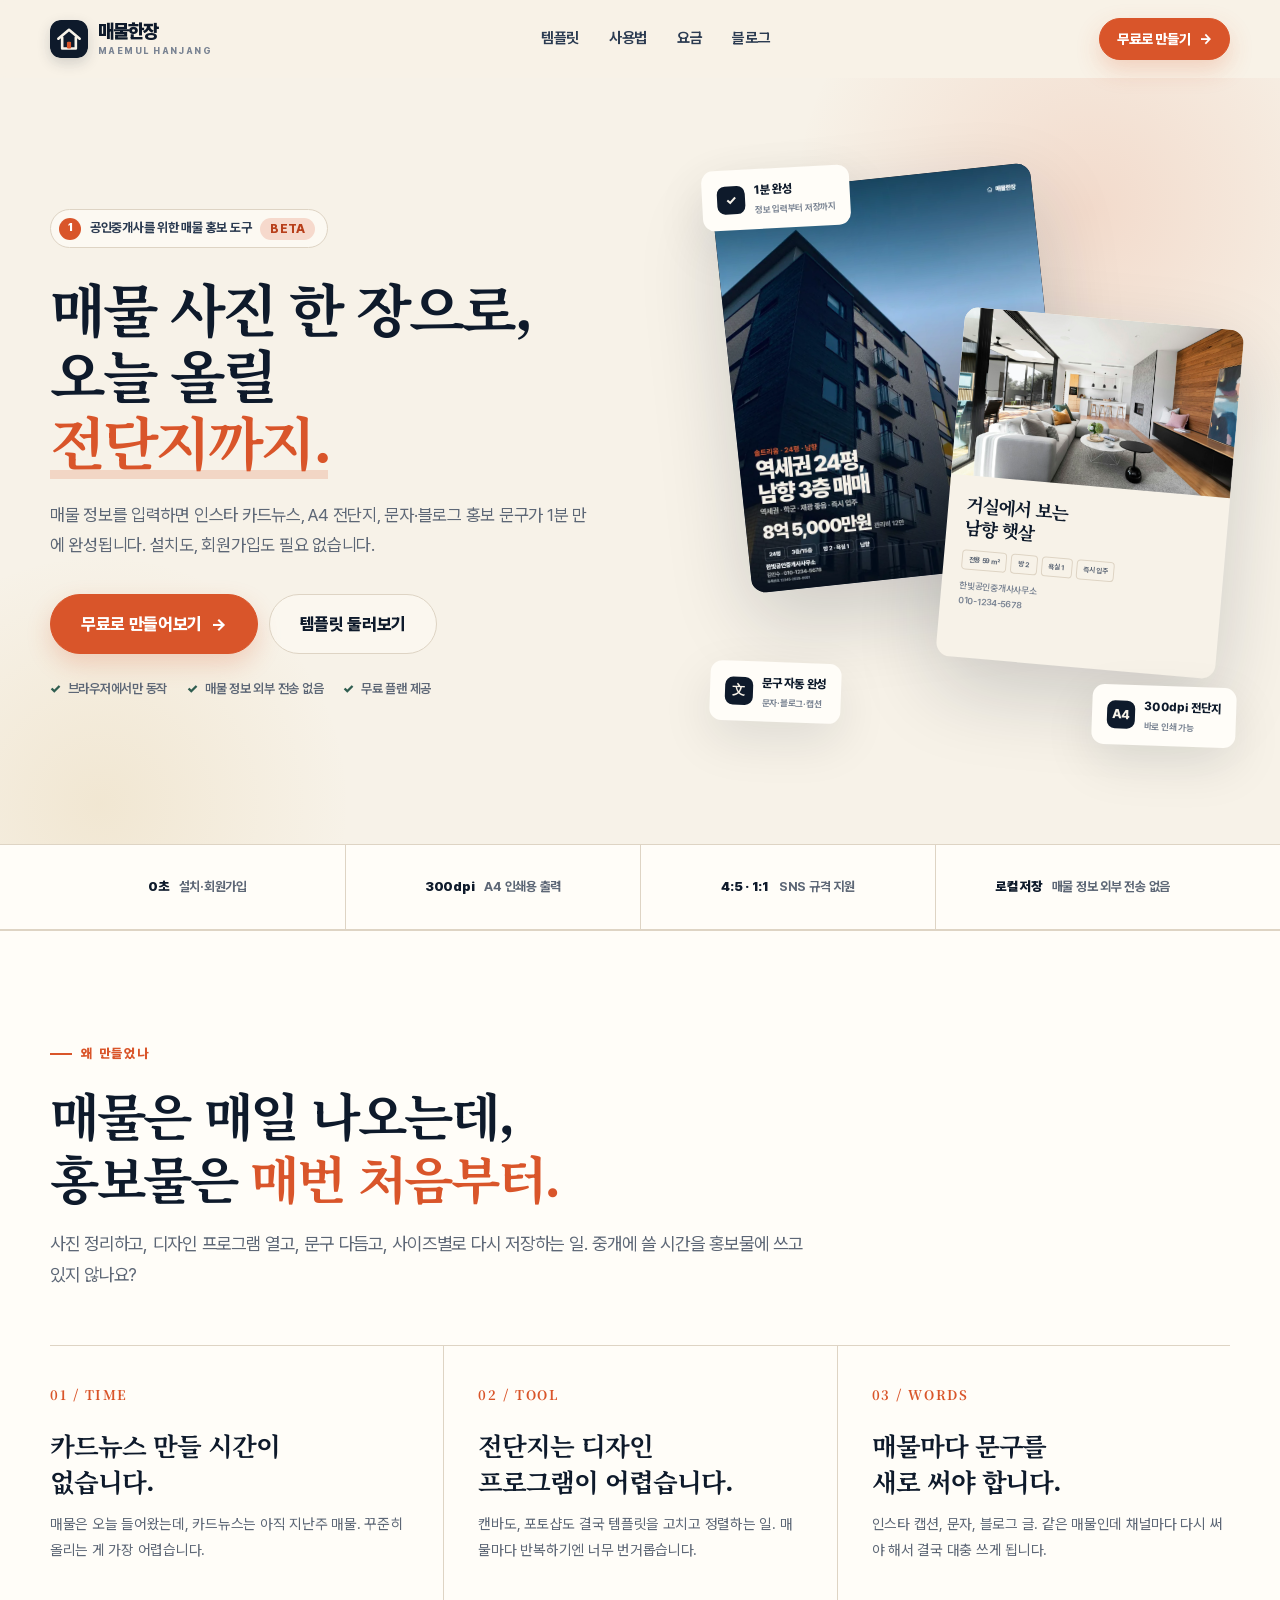
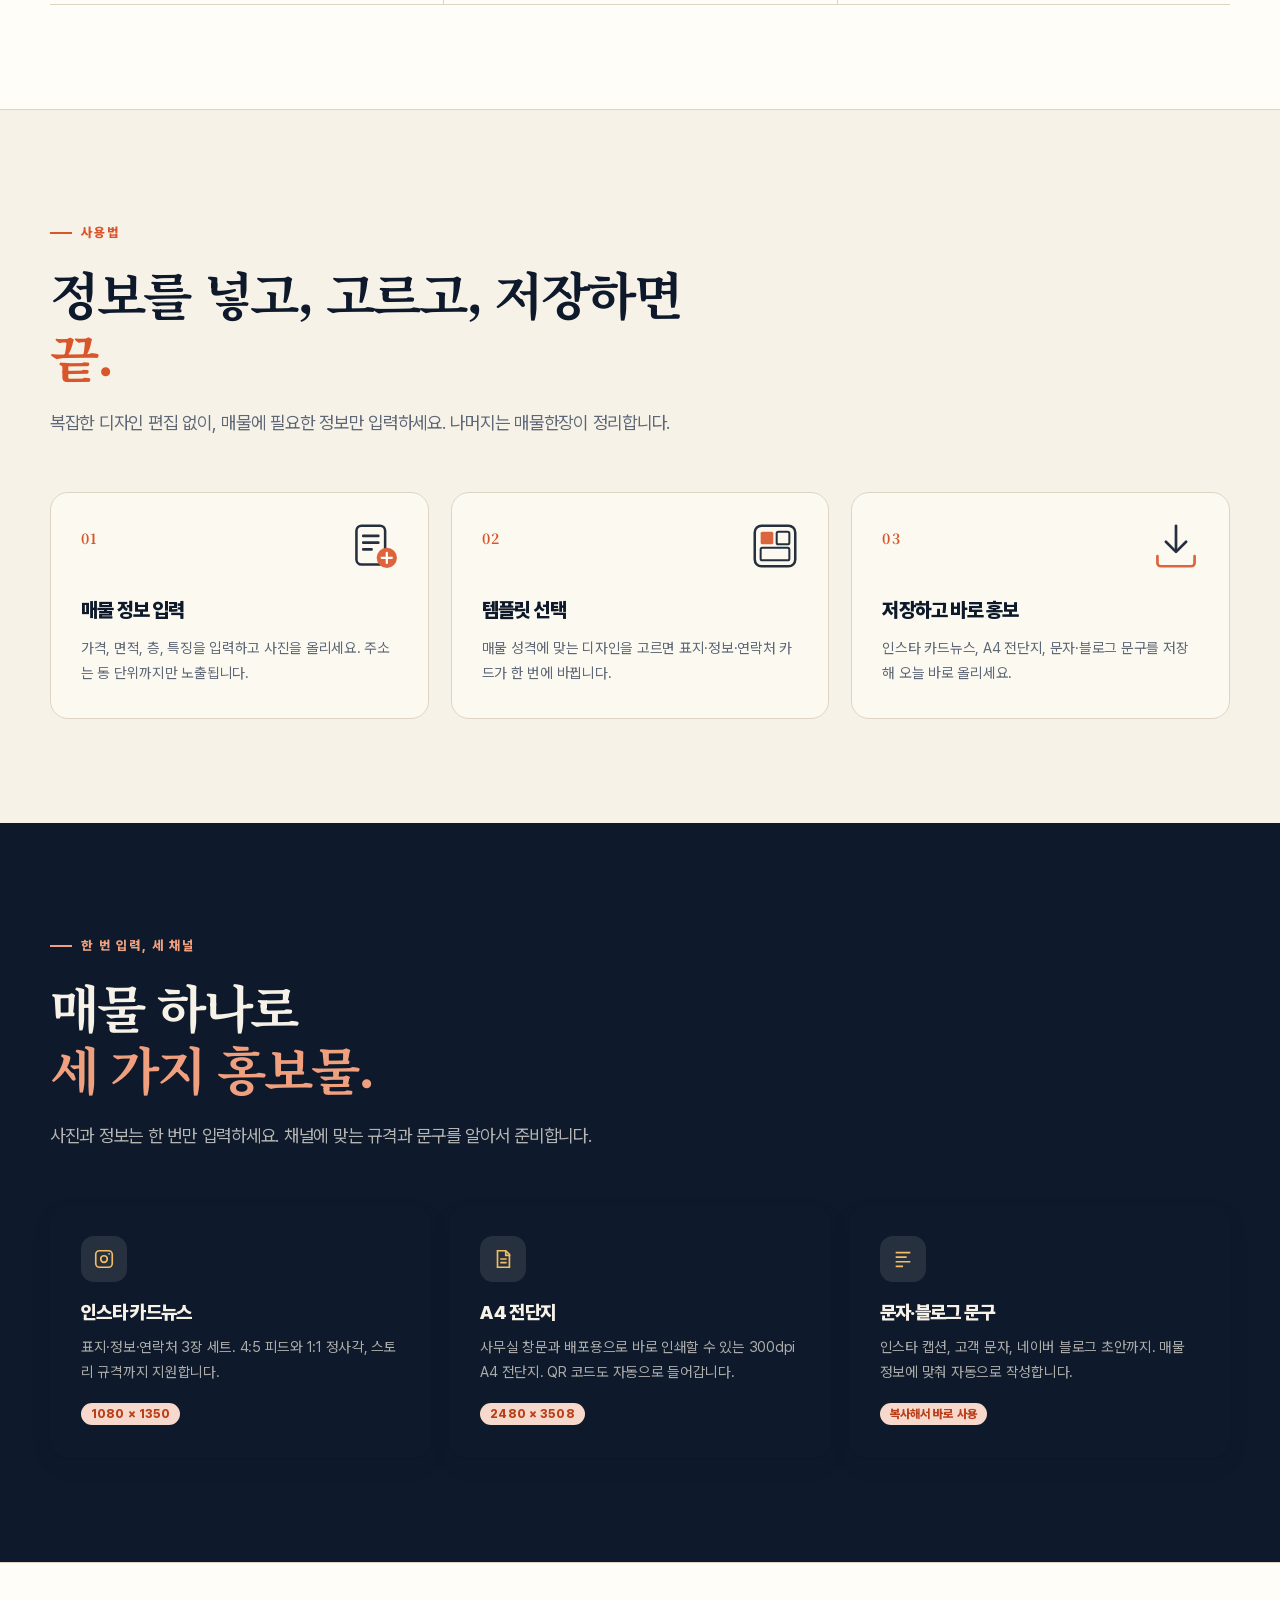
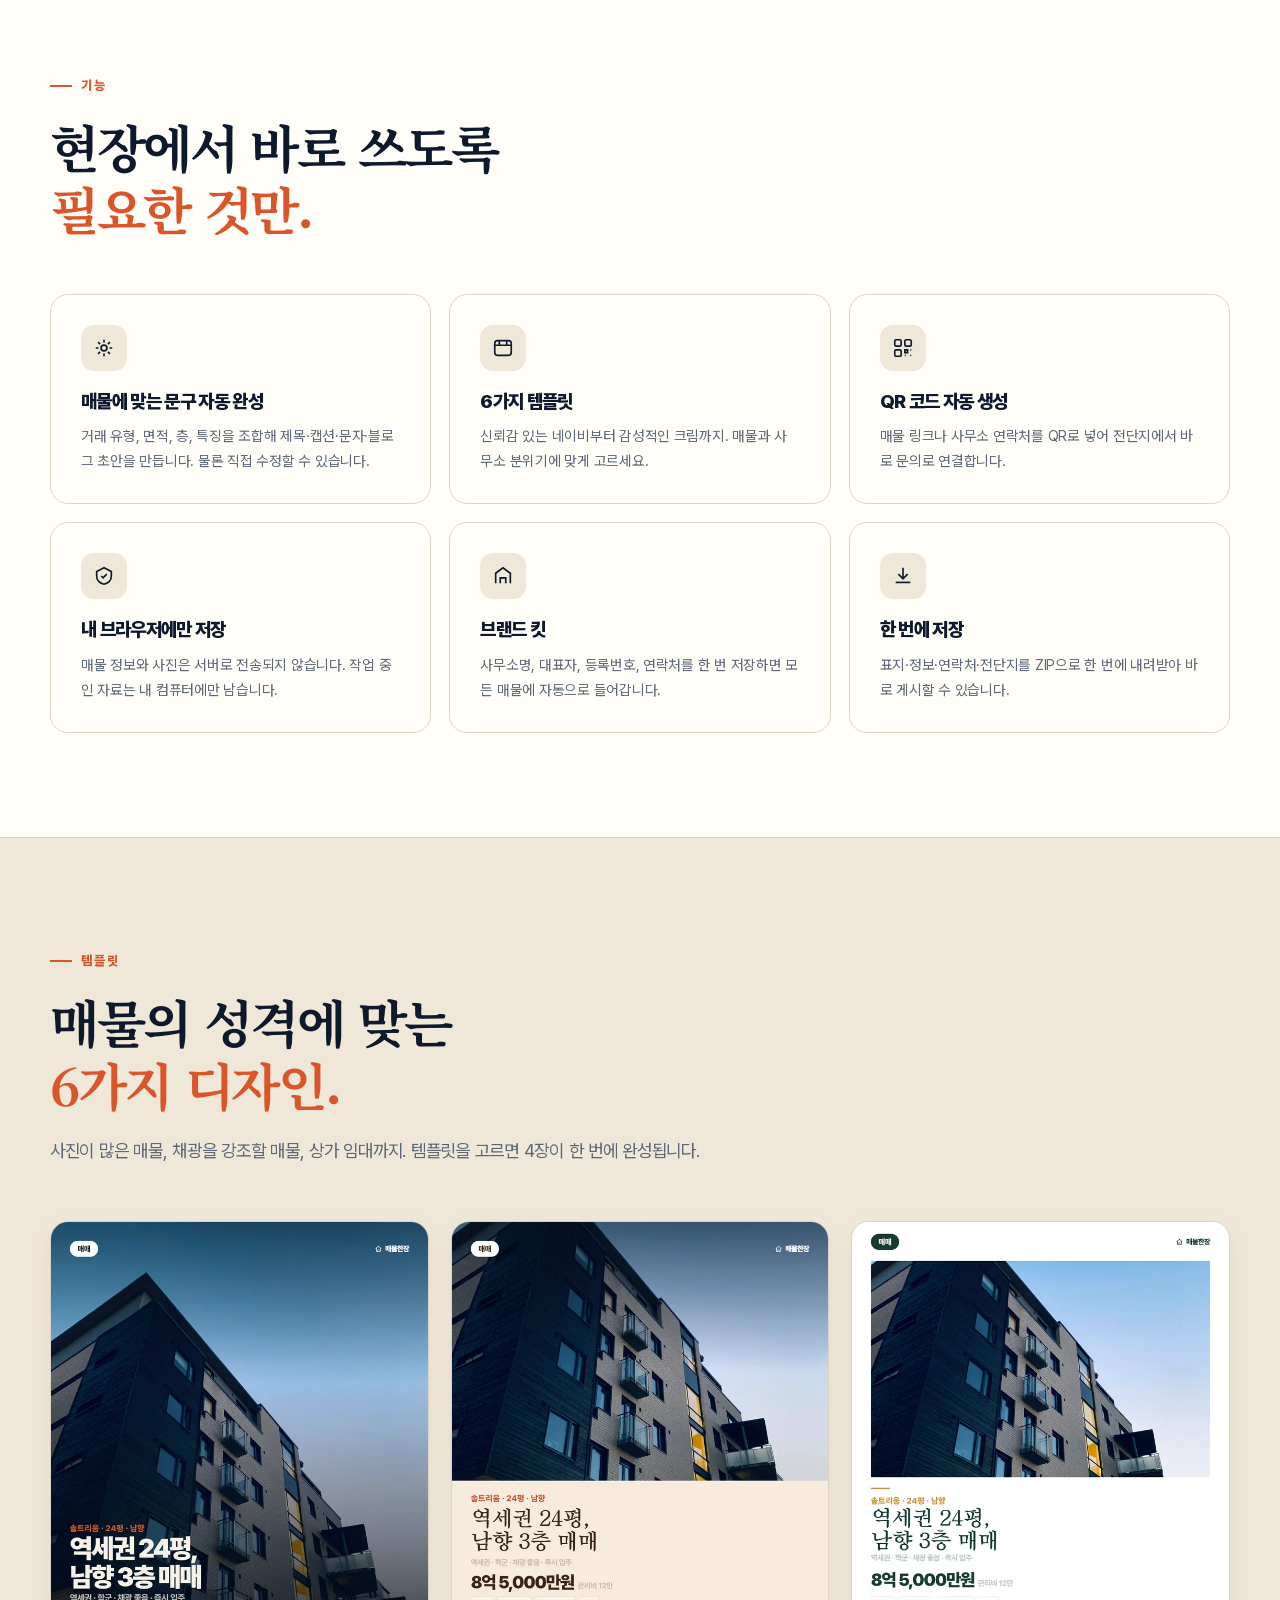
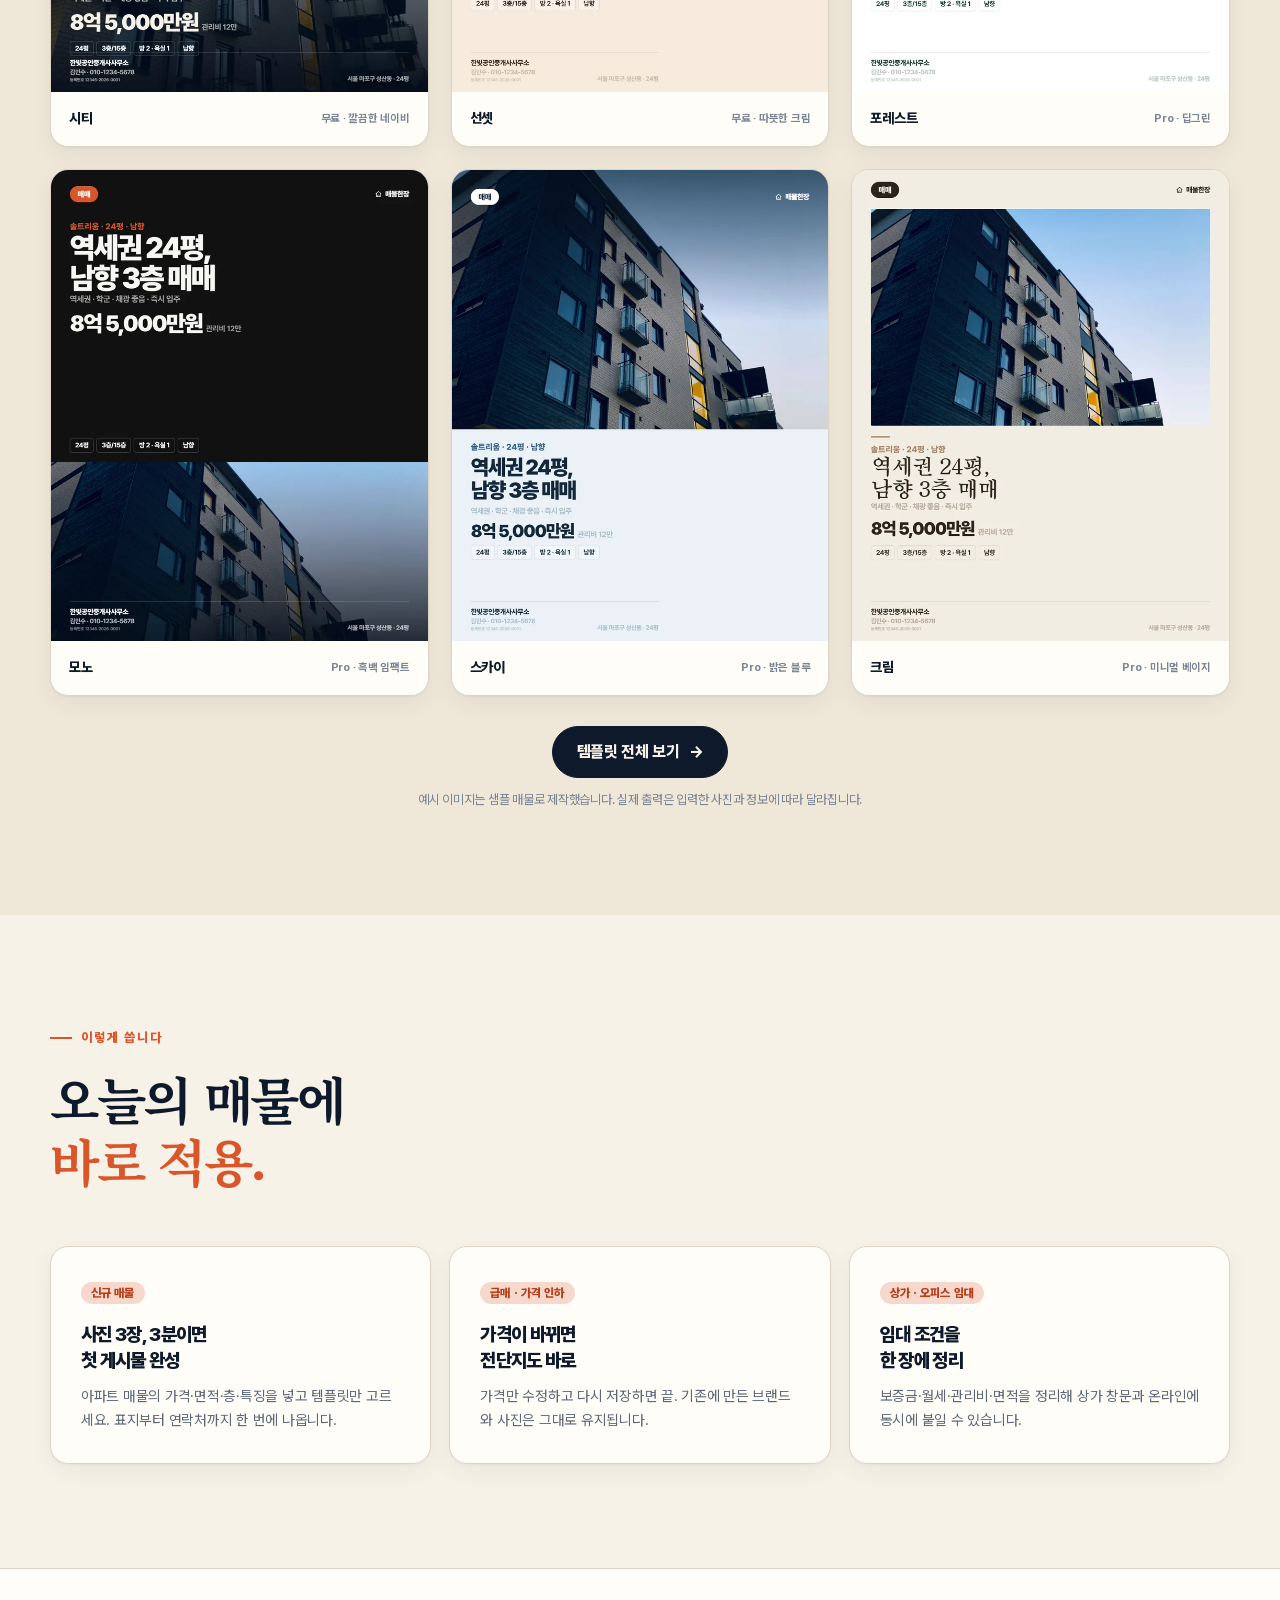
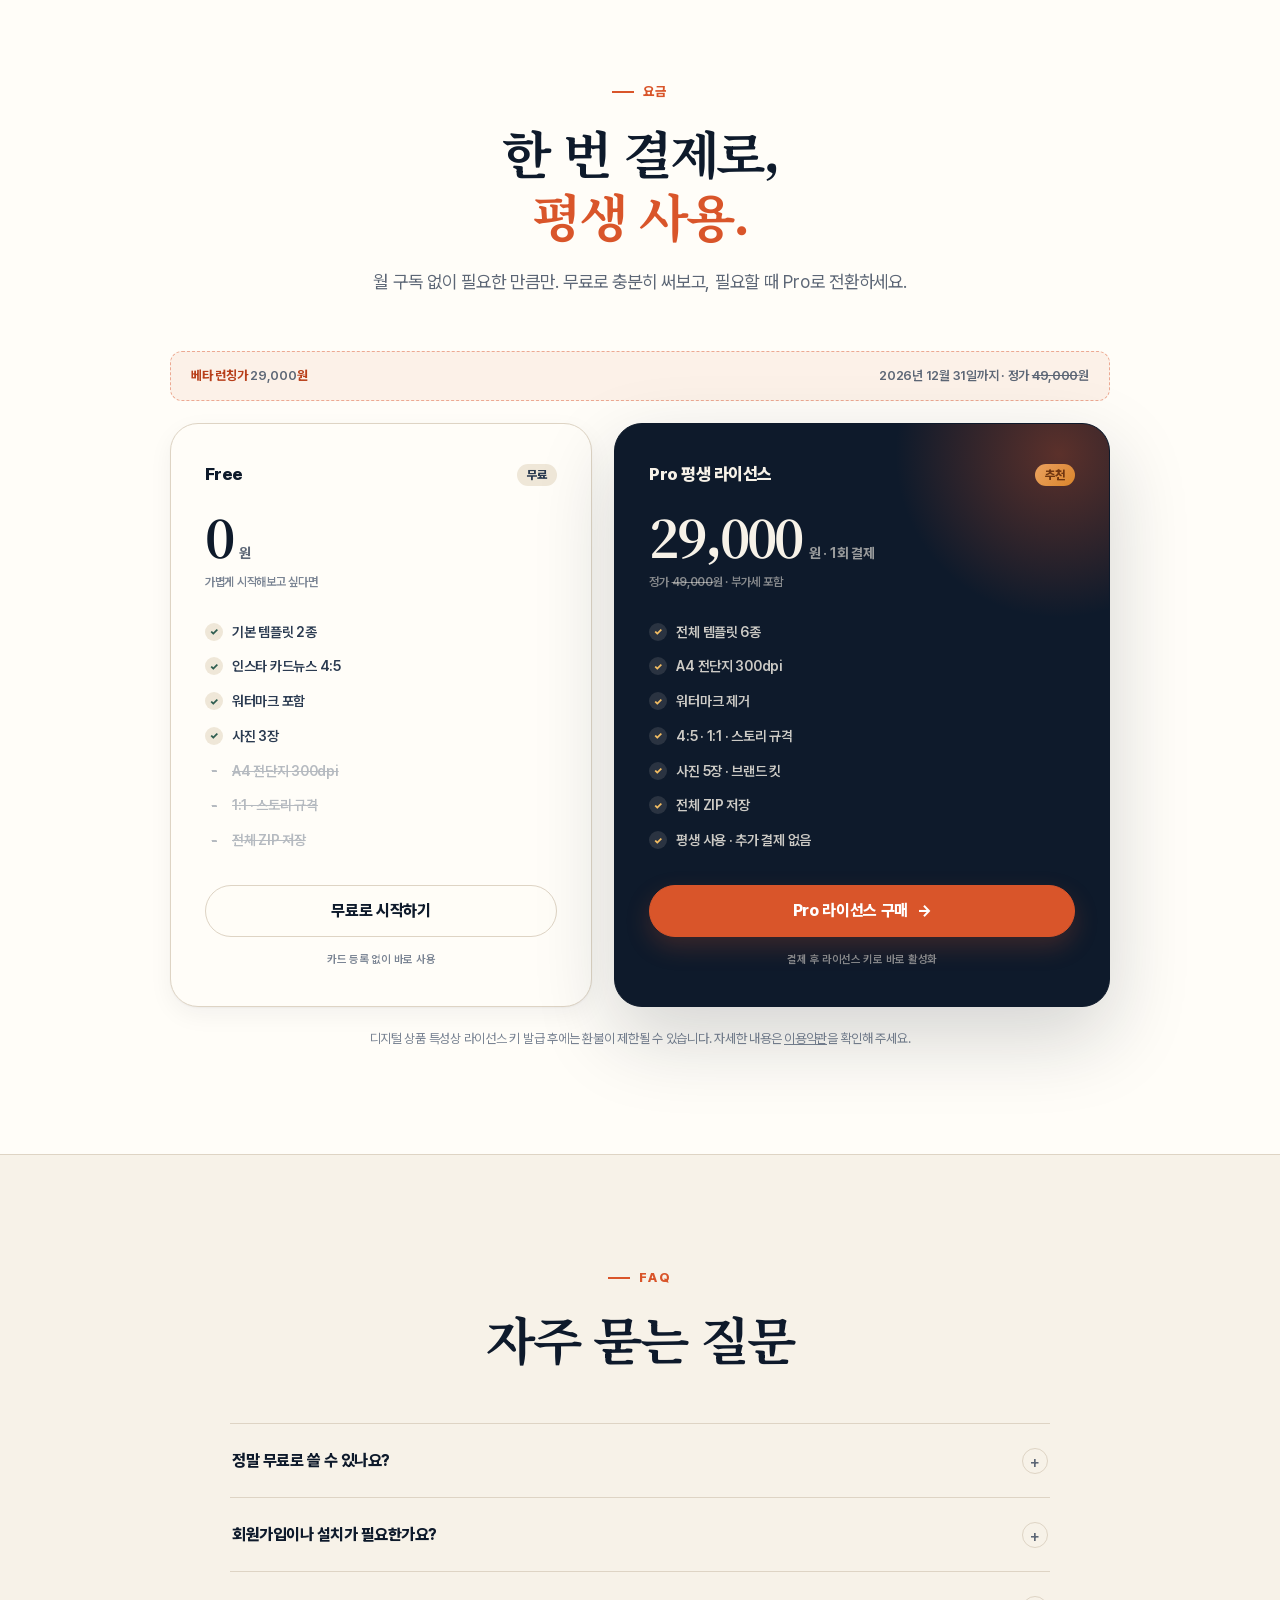
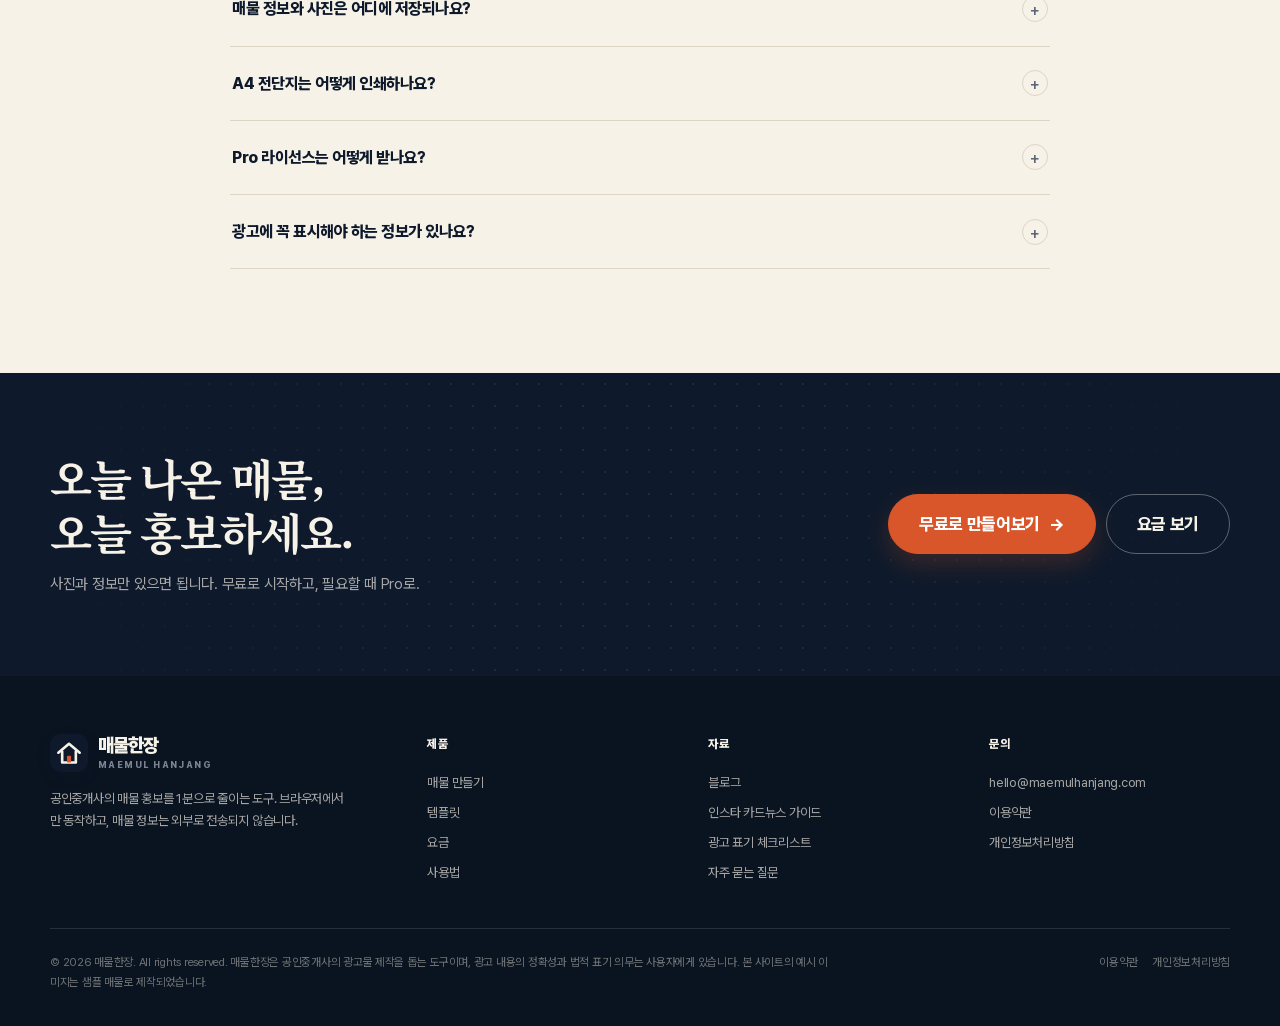
==== index.html @ 99cc6ec6 "Launch Maemul Hanjang MVP: studio, templates, pricing, blog, operations" ====
<!DOCTYPE html>
<html lang="ko">
<head>
  <meta charset="utf-8">
  <meta name="viewport" content="width=device-width, initial-scale=1">
  <title>매물한장 | 공인중개사 매물 전단지·카드뉴스 1분 완성</title>
  <meta name="description" content="매물 사진과 정보만 넣으면 인스타 카드뉴스, A4 전단지, 문자·블로그 홍보 문구가 1분 만에 완성됩니다. 설치·회원가입 없이 브라우저에서 무료로 시작하세요.">
  <meta name="keywords" content="부동산 전단지, 매물 전단지, 부동산 카드뉴스, 공인중개사 마케팅, 매물 홍보 문구, 아파트 전단지 양식">
  <meta name="robots" content="index,follow">
  <link rel="canonical" href="https://maemulhanjang.com/">
  <meta property="og:type" content="website">
  <meta property="og:locale" content="ko_KR">
  <meta property="og:site_name" content="매물한장">
  <meta property="og:title" content="매물한장 | 매물 사진 한 장으로, 오늘 올릴 전단지까지">
  <meta property="og:description" content="인스타 카드뉴스, A4 전단지, 홍보 문구를 1분 만에. 공인중개사를 위한 매물 홍보 도구.">
  <meta property="og:url" content="https://maemulhanjang.com/">
  <meta property="og:image" content="https://maemulhanjang.com/assets/img/og.png">
  <meta name="twitter:card" content="summary_large_image">
  <meta name="twitter:title" content="매물한장 | 매물 사진 한 장으로, 오늘 올릴 전단지까지">
  <meta name="twitter:description" content="인스타 카드뉴스, A4 전단지, 홍보 문구를 1분 만에.">
  <meta name="twitter:image" content="https://maemulhanjang.com/assets/img/og.png">
  <meta name="theme-color" content="#0e1a2b">
  <link rel="icon" href="assets/img/favicon.svg" type="image/svg+xml">
  <link rel="apple-touch-icon" href="assets/img/logo-mark.svg">
  <link rel="preload" href="assets/fonts/PretendardVariable.woff2" as="font" type="font/woff2" crossorigin>
  <link rel="preconnect" href="https://fonts.googleapis.com">
  <link rel="preconnect" href="https://fonts.gstatic.com" crossorigin>
  <link href="https://fonts.googleapis.com/css2?family=Noto+Serif+KR:wght@500;600;700;900&display=swap" rel="stylesheet">
  <link rel="stylesheet" href="assets/css/site.css?v=20261105e">
  <script type="application/ld+json">
  {
    "@context": "https://schema.org",
    "@type": "SoftwareApplication",
    "name": "매물한장",
    "applicationCategory": "BusinessApplication",
    "operatingSystem": "Web",
    "description": "공인중개사를 위한 매물 전단지·SNS 카드뉴스·홍보 문구 생성 도구",
    "offers": [
      { "@type": "Offer", "price": "0", "priceCurrency": "KRW", "name": "Free" },
      { "@type": "Offer", "price": "49000", "priceCurrency": "KRW", "name": "Pro 평생 라이선스" }
    ],
    "featureList": "매물 카드뉴스, A4 전단지, 홍보 문구 자동 생성, QR 코드, 브랜드 킷"
  }
  </script>
</head>
<body>
  <a class="skip-link" href="#main">본문으로 바로가기</a>

  <header class="site-header">
    <div class="wrap nav">
      <a class="brand" href="index.html" aria-label="매물한장 홈">
        <img class="brand-mark" src="assets/img/logo-mark.svg" alt="" width="38" height="38">
        <span class="brand-word"><strong>매물한장</strong><span>MAEMUL HANJANG</span></span>
      </a>
      <nav class="nav-links" aria-label="주요 메뉴">
        <a href="templates.html">템플릿</a>
        <a href="guide.html">사용법</a>
        <a href="pricing.html">요금</a>
        <a href="blog/index.html">블로그</a>
      </nav>
      <div class="nav-actions">
        <a class="btn btn-primary btn-sm" href="app.html" data-track="cta_hero" data-track-location="nav">무료로 만들기 <span class="arrow">→</span></a>
        <button class="nav-toggle" type="button" aria-label="메뉴 열기" aria-expanded="false" aria-controls="mobile-menu"><span></span><span></span></button>
      </div>
    </div>
  </header>

  <div class="mobile-menu" id="mobile-menu">
    <a href="templates.html">템플릿 <span>→</span></a>
    <a href="guide.html">사용법 <span>→</span></a>
    <a href="pricing.html">요금 <span>→</span></a>
    <a href="blog/index.html">블로그 <span>→</span></a>
    <a class="btn btn-primary" href="app.html">무료로 만들기 <span class="arrow">→</span></a>
  </div>

  <main id="main">
    <!-- Hero -->
    <section class="hero">
      <div class="wrap hero-grid">
        <div class="hero-copy">
          <div class="hero-badge"><span class="dot">1</span> 공인중개사를 위한 매물 홍보 도구 <span class="badge badge--accent">BETA</span></div>
          <h1>매물 사진 한 장으로,<br>오늘 올릴<br><em>전단지까지.</em></h1>
          <p class="lead">매물 정보를 입력하면 인스타 카드뉴스, A4 전단지, 문자·블로그 홍보 문구가 1분 만에 완성됩니다. 설치도, 회원가입도 필요 없습니다.</p>
          <div class="hero-actions">
            <a class="btn btn-primary btn-lg" href="app.html" data-track="cta_hero_primary" data-track-location="hero">무료로 만들어보기 <span class="arrow">→</span></a>
            <a class="btn btn-ghost btn-lg" href="templates.html" data-track="cta_template" data-track-location="hero">템플릿 둘러보기</a>
          </div>
          <ul class="hero-points">
            <li>브라우저에서만 동작</li>
            <li>매물 정보 외부 전송 없음</li>
            <li>무료 플랜 제공</li>
          </ul>
        </div>

        <div class="hero-visual" aria-hidden="true">
          <div class="hero-stage">
            <div class="mock mock--cover is-real">
              <img src="assets/img/templates/city.webp" alt="매물한장 시티 템플릿으로 만든 매물 표지 예시">
            </div>

            <div class="mock mock--detail">
              <div class="mock-photo"><img src="assets/img/samples/bedroom-1.jpg" alt=""></div>
              <div class="mock-panel">
                <strong>거실에서 보는<br>남향 햇살</strong>
                <div class="mock-specs"><span>전용 59㎡</span><span>방 2</span><span>욕실 1</span><span>즉시 입주</span></div>
                <div class="mock-meta" style="color:#7a8493">한빛공인중개사사무소<br>010-1234-5678</div>
              </div>
            </div>
          </div>
          <div class="hero-sticker hero-sticker--one"><span class="ico">✓</span><span>1분 완성<small>정보 입력부터 저장까지</small></span></div>
          <div class="hero-sticker hero-sticker--two"><span class="ico">A4</span><span>300dpi 전단지<small>바로 인쇄 가능</small></span></div>
          <div class="hero-sticker hero-sticker--three"><span class="ico">文</span><span>문구 자동 완성<small>문자·블로그·캡션</small></span></div>
        </div>
      </div>
    </section>

    <!-- Trust strip -->
    <div class="trust">
      <div class="wrap trust-inner">
        <div class="trust-item"><b>0초</b> 설치·회원가입</div>
        <div class="trust-item"><b>300dpi</b> A4 인쇄용 출력</div>
        <div class="trust-item"><b>4:5 · 1:1</b> SNS 규격 지원</div>
        <div class="trust-item"><b>로컬 저장</b> 매물 정보 외부 전송 없음</div>
      </div>
    </div>

    <!-- Problem -->
    <section class="section section--white">
      <div class="wrap">
        <div class="section-head reveal">
          <p class="kicker">왜 만들었나</p>
          <h2 class="display">매물은 매일 나오는데,<br>홍보물은 <em>매번 처음부터.</em></h2>
          <p class="lead">사진 정리하고, 디자인 프로그램 열고, 문구 다듬고, 사이즈별로 다시 저장하는 일. 중개에 쓸 시간을 홍보물에 쓰고 있지 않나요?</p>
        </div>
        <div class="problem-grid reveal">
          <article class="problem">
            <span class="problem-num">01 / TIME</span>
            <h3>카드뉴스 만들 시간이<br>없습니다.</h3>
            <p>매물은 오늘 들어왔는데, 카드뉴스는 아직 지난주 매물. 꾸준히 올리는 게 가장 어렵습니다.</p>
          </article>
          <article class="problem">
            <span class="problem-num">02 / TOOL</span>
            <h3>전단지는 디자인<br>프로그램이 어렵습니다.</h3>
            <p>캔바도, 포토샵도 결국 템플릿을 고치고 정렬하는 일. 매물마다 반복하기엔 너무 번거롭습니다.</p>
          </article>
          <article class="problem">
            <span class="problem-num">03 / WORDS</span>
            <h3>매물마다 문구를<br>새로 써야 합니다.</h3>
            <p>인스타 캡션, 문자, 블로그 글. 같은 매물인데 채널마다 다시 써야 해서 결국 대충 쓰게 됩니다.</p>
          </article>
        </div>
      </div>
    </section>

    <!-- How it works -->
    <section class="section">
      <div class="wrap">
        <div class="section-head reveal">
          <p class="kicker">사용법</p>
          <h2 class="display">정보를 넣고, 고르고, 저장하면<br><em>끝.</em></h2>
          <p class="lead">복잡한 디자인 편집 없이, 매물에 필요한 정보만 입력하세요. 나머지는 매물한장이 정리합니다.</p>
        </div>
        <div class="steps reveal">
          <article class="step">
            <img class="step-art" src="assets/img/icon-input.svg" alt="" aria-hidden="true">
            <h3>매물 정보 입력</h3>
            <p>가격, 면적, 층, 특징을 입력하고 사진을 올리세요. 주소는 동 단위까지만 노출됩니다.</p>
          </article>
          <article class="step">
            <img class="step-art" src="assets/img/icon-template.svg" alt="" aria-hidden="true">
            <h3>템플릿 선택</h3>
            <p>매물 성격에 맞는 디자인을 고르면 표지·정보·연락처 카드가 한 번에 바뀝니다.</p>
          </article>
          <article class="step">
            <img class="step-art" src="assets/img/icon-download.svg" alt="" aria-hidden="true">
            <h3>저장하고 바로 홍보</h3>
            <p>인스타 카드뉴스, A4 전단지, 문자·블로그 문구를 저장해 오늘 바로 올리세요.</p>
          </article>
        </div>
      </div>
    </section>

    <!-- Three outputs -->
    <section class="section section--ink">
      <div class="wrap">
        <div class="section-head reveal">
          <p class="kicker">한 번 입력, 세 채널</p>
          <h2 class="display">매물 하나로<br><em>세 가지 홍보물.</em></h2>
          <p class="lead">사진과 정보는 한 번만 입력하세요. 채널에 맞는 규격과 문구를 알아서 준비합니다.</p>
        </div>
        <div class="grid grid-3 reveal">
          <article class="card card--dark">
            <div class="icon-box" style="background:rgba(247,242,232,.1);color:#f2bd63">
              <svg viewBox="0 0 24 24" fill="none" stroke="currentColor" stroke-width="1.8"><rect x="3" y="3" width="18" height="18" rx="4"/><circle cx="12" cy="12" r="3.6"/><circle cx="17.6" cy="6.4" r="1" fill="currentColor" stroke="none"/></svg>
            </div>
            <h3>인스타 카드뉴스</h3>
            <p>표지·정보·연락처 3장 세트. 4:5 피드와 1:1 정사각, 스토리 규격까지 지원합니다.</p>
            <span class="badge badge--accent" style="margin-top:18px">1080 × 1350</span>
          </article>
          <article class="card card--dark">
            <div class="icon-box" style="background:rgba(247,242,232,.1);color:#f2bd63">
              <svg viewBox="0 0 24 24" fill="none" stroke="currentColor" stroke-width="1.8"><path d="M6 3h9l4 4v14H6z"/><path d="M15 3v5h5"/><path d="M9 12h7M9 16h7"/></svg>
            </div>
            <h3>A4 전단지</h3>
            <p>사무실 창문과 배포용으로 바로 인쇄할 수 있는 300dpi A4 전단지. QR 코드도 자동으로 들어갑니다.</p>
            <span class="badge badge--accent" style="margin-top:18px">2480 × 3508</span>
          </article>
          <article class="card card--dark">
            <div class="icon-box" style="background:rgba(247,242,232,.1);color:#f2bd63">
              <svg viewBox="0 0 24 24" fill="none" stroke="currentColor" stroke-width="1.8"><path d="M4 5h16M4 10h12M4 15h16M4 20h8"/></svg>
            </div>
            <h3>문자·블로그 문구</h3>
            <p>인스타 캡션, 고객 문자, 네이버 블로그 초안까지. 매물 정보에 맞춰 자동으로 작성합니다.</p>
            <span class="badge badge--accent" style="margin-top:18px">복사해서 바로 사용</span>
          </article>
        </div>
      </div>
    </section>

    <!-- Features -->
    <section class="section section--white">
      <div class="wrap">
        <div class="section-head reveal">
          <p class="kicker">기능</p>
          <h2 class="display">현장에서 바로 쓰도록<br><em>필요한 것만.</em></h2>
        </div>
        <div class="grid grid-3 reveal">
          <article class="card card--flat">
            <div class="icon-box"><svg viewBox="0 0 24 24" fill="none" stroke="currentColor" stroke-width="1.8"><path d="M12 3v3M12 18v3M3 12h3M18 12h3M5.6 5.6l2.1 2.1M16.3 16.3l2.1 2.1M18.4 5.6l-2.1 2.1M7.7 16.3l-2.1 2.1"/><circle cx="12" cy="12" r="3.2"/></svg></div>
            <h3>매물에 맞는 문구 자동 완성</h3>
            <p>거래 유형, 면적, 층, 특징을 조합해 제목·캡션·문자·블로그 초안을 만듭니다. 물론 직접 수정할 수 있습니다.</p>
          </article>
          <article class="card card--flat">
            <div class="icon-box"><svg viewBox="0 0 24 24" fill="none" stroke="currentColor" stroke-width="1.8"><rect x="3" y="4" width="18" height="16" rx="3"/><path d="M3 9h18M8 4v5M16 4v5"/></svg></div>
            <h3>6가지 템플릿</h3>
            <p>신뢰감 있는 네이비부터 감성적인 크림까지. 매물과 사무소 분위기에 맞게 고르세요.</p>
          </article>
          <article class="card card--flat">
            <div class="icon-box"><svg viewBox="0 0 24 24" fill="none" stroke="currentColor" stroke-width="1.8"><rect x="3" y="3" width="7" height="7" rx="1.5"/><rect x="14" y="3" width="7" height="7" rx="1.5"/><rect x="3" y="14" width="7" height="7" rx="1.5"/><path d="M14 14h3v3h-3zM20 20h1M14 20h1M20 14h1"/></svg></div>
            <h3>QR 코드 자동 생성</h3>
            <p>매물 링크나 사무소 연락처를 QR로 넣어 전단지에서 바로 문의로 연결합니다.</p>
          </article>
          <article class="card card--flat">
            <div class="icon-box"><svg viewBox="0 0 24 24" fill="none" stroke="currentColor" stroke-width="1.8"><path d="M12 3 4 7v5c0 4.5 3.4 7.7 8 9 4.6-1.3 8-4.5 8-9V7l-8-4Z"/><path d="m9 12 2 2 4-4"/></svg></div>
            <h3>내 브라우저에만 저장</h3>
            <p>매물 정보와 사진은 서버로 전송되지 않습니다. 작업 중인 자료는 내 컴퓨터에만 남습니다.</p>
          </article>
          <article class="card card--flat">
            <div class="icon-box"><svg viewBox="0 0 24 24" fill="none" stroke="currentColor" stroke-width="1.8"><path d="M4 20V9l8-6 8 6v11"/><path d="M9 20v-6h6v6"/></svg></div>
            <h3>브랜드 킷</h3>
            <p>사무소명, 대표자, 등록번호, 연락처를 한 번 저장하면 모든 매물에 자동으로 들어갑니다.</p>
          </article>
          <article class="card card--flat">
            <div class="icon-box"><svg viewBox="0 0 24 24" fill="none" stroke="currentColor" stroke-width="1.8"><path d="M12 3v12"/><path d="m7 10 5 5 5-5"/><path d="M4 19h16"/></svg></div>
            <h3>한 번에 저장</h3>
            <p>표지·정보·연락처·전단지를 ZIP으로 한 번에 내려받아 바로 게시할 수 있습니다.</p>
          </article>
        </div>
      </div>
    </section>

    <!-- Templates -->
    <section class="section section--paper2">
      <div class="wrap">
        <div class="section-head reveal">
          <p class="kicker">템플릿</p>
          <h2 class="display">매물의 성격에 맞는<br><em>6가지 디자인.</em></h2>
          <p class="lead">사진이 많은 매물, 채광을 강조할 매물, 상가 임대까지. 템플릿을 고르면 4장이 한 번에 완성됩니다.</p>
        </div>
        <div class="template-grid reveal">
          <a class="template-card" href="app.html?template=city">
            <div class="template-thumb">
              <img src="assets/img/templates/city.webp" alt="시티 템플릿으로 만든 아파트 매물 예시" loading="lazy">
            </div>
            <div class="template-info"><strong>시티</strong><span>무료 · 깔끔한 네이비</span></div>
          </a>
          <a class="template-card" href="app.html?template=sunset">
            <div class="template-thumb">
              <img src="assets/img/templates/sunset.webp" alt="선셋 템플릿으로 만든 매물 예시" loading="lazy">
            </div>
            <div class="template-info"><strong>선셋</strong><span>무료 · 따뜻한 크림</span></div>
          </a>
          <a class="template-card" href="app.html?template=forest">
            <div class="template-thumb">
              <img src="assets/img/templates/forest.webp" alt="포레스트 템플릿으로 만든 매물 예시" loading="lazy">
            </div>
            <div class="template-info"><strong>포레스트</strong><span>Pro · 딥그린</span></div>
          </a>
          <a class="template-card" href="app.html?template=mono">
            <div class="template-thumb">
              <img src="assets/img/templates/mono.webp" alt="모노 템플릿으로 만든 매물 예시" loading="lazy">
            </div>
            <div class="template-info"><strong>모노</strong><span>Pro · 흑백 임팩트</span></div>
          </a>
          <a class="template-card" href="app.html?template=sky">
            <div class="template-thumb">
              <img src="assets/img/templates/sky.webp" alt="스카이 템플릿으로 만든 매물 예시" loading="lazy">
            </div>
            <div class="template-info"><strong>스카이</strong><span>Pro · 밝은 블루</span></div>
          </a>
          <a class="template-card" href="app.html?template=cream">
            <div class="template-thumb">
              <img src="assets/img/templates/cream.webp" alt="크림 템플릿으로 만든 매물 예시" loading="lazy">
            </div>
            <div class="template-info"><strong>크림</strong><span>Pro · 미니멀 베이지</span></div>
          </a>
        </div>
        <div style="margin-top:30px;text-align:center" class="reveal">
          <a class="btn btn-dark" href="templates.html">템플릿 전체 보기 <span class="arrow">→</span></a>
          <p class="micro" style="margin-top:12px">예시 이미지는 샘플 매물로 제작했습니다. 실제 출력은 입력한 사진과 정보에 따라 달라집니다.</p>
        </div>
      </div>
    </section>

    <!-- Use cases -->
    <section class="section">
      <div class="wrap">
        <div class="section-head reveal">
          <p class="kicker">이렇게 씁니다</p>
          <h2 class="display">오늘의 매물에<br><em>바로 적용.</em></h2>
        </div>
        <div class="grid grid-3 reveal">
          <article class="card">
            <span class="badge badge--accent">신규 매물</span>
            <h3 style="margin-top:16px">사진 3장, 3분이면<br>첫 게시물 완성</h3>
            <p>아파트 매물의 가격·면적·층·특징을 넣고 템플릿만 고르세요. 표지부터 연락처까지 한 번에 나옵니다.</p>
          </article>
          <article class="card">
            <span class="badge badge--accent">급매 · 가격 인하</span>
            <h3 style="margin-top:16px">가격이 바뀌면<br>전단지도 바로</h3>
            <p>가격만 수정하고 다시 저장하면 끝. 기존에 만든 브랜드와 사진은 그대로 유지됩니다.</p>
          </article>
          <article class="card">
            <span class="badge badge--accent">상가 · 오피스 임대</span>
            <h3 style="margin-top:16px">임대 조건을<br>한 장에 정리</h3>
            <p>보증금·월세·관리비·면적을 정리해 상가 창문과 온라인에 동시에 붙일 수 있습니다.</p>
          </article>
        </div>
      </div>
    </section>

    <!-- Pricing -->
    <section class="section section--white" id="pricing">
      <div class="wrap">
        <div class="section-head section-head--center reveal">
          <p class="kicker">요금</p>
          <h2 class="display">한 번 결제로,<br><em>평생 사용.</em></h2>
          <p class="lead">월 구독 없이 필요한 만큼만. 무료로 충분히 써보고, 필요할 때 Pro로 전환하세요.</p>
        </div>

        <div class="launch-strip reveal">
          <strong>베타 런칭가 <span data-price="launch">29,000</span>원</strong>
          <span>2026년 12월 31일까지 · 정가 <s data-price="regular">49,000</s>원</span>
        </div>

        <div class="pricing-grid reveal">
          <article class="price-card">
            <div class="price-plan"><h3>Free</h3><span class="badge">무료</span></div>
            <div class="price-amount"><strong>0</strong><span>원</span></div>
            <p class="price-note">가볍게 시작해보고 싶다면</p>
            <ul class="price-list">
              <li>기본 템플릿 2종</li>
              <li>인스타 카드뉴스 4:5</li>
              <li>워터마크 포함</li>
              <li>사진 3장</li>
              <li class="is-off">A4 전단지 300dpi</li>
              <li class="is-off">1:1 · 스토리 규격</li>
              <li class="is-off">전체 ZIP 저장</li>
            </ul>
            <a class="btn btn-ghost" href="app.html" data-track="cta_free">무료로 시작하기</a>
            <p class="price-foot">카드 등록 없이 바로 사용</p>
          </article>

          <article class="price-card price-card--pro">
            <div class="price-plan"><h3>Pro 평생 라이선스</h3><span class="badge badge--pro">추천</span></div>
            <div class="price-amount"><strong><span data-price="launch">29,000</span></strong><span>원 · 1회 결제</span></div>
            <p class="price-note">정가 <s data-price="regular">49,000</s>원 · 부가세 포함</p>
            <ul class="price-list">
              <li>전체 템플릿 6종</li>
              <li>A4 전단지 300dpi</li>
              <li>워터마크 제거</li>
              <li>4:5 · 1:1 · 스토리 규격</li>
              <li>사진 5장 · 브랜드 킷</li>
              <li>전체 ZIP 저장</li>
              <li>평생 사용 · 추가 결제 없음</li>
            </ul>
            <a class="btn btn-primary" href="pricing.html#buy" data-track="cta_pro" data-track-location="pricing">Pro 라이선스 구매 <span class="arrow">→</span></a>
            <p class="price-foot">결제 후 라이선스 키로 바로 활성화</p>
          </article>
        </div>
        <p class="micro" style="text-align:center;margin-top:22px">디지털 상품 특성상 라이선스 키 발급 후에는 환불이 제한될 수 있습니다. 자세한 내용은 <a href="legal/terms.html" style="text-decoration:underline">이용약관</a>을 확인해 주세요.</p>
      </div>
    </section>

    <!-- FAQ -->
    <section class="section" id="faq">
      <div class="wrap">
        <div class="section-head section-head--center reveal">
          <p class="kicker">FAQ</p>
          <h2 class="display">자주 묻는 질문</h2>
        </div>
        <div class="faq reveal">
          <details>
            <summary>정말 무료로 쓸 수 있나요?</summary>
            <div class="answer">네. 기본 템플릿 2종과 인스타 4:5 카드뉴스를 무료로 만들 수 있습니다. 워터마크가 포함되며, A4 전단지·전체 템플릿·고해상도 저장은 Pro 라이선스에서 사용할 수 있습니다.</div>
          </details>
          <details>
            <summary>회원가입이나 설치가 필요한가요?</summary>
            <div class="answer">아니요. 브라우저에서 앱을 열면 바로 사용할 수 있습니다. 계정을 만들지 않아도 작업 내용이 내 브라우저에 자동 저장됩니다. 다만 브라우저 데이터를 삭제하면 작업 내용도 사라지므로, 중요한 매물은 이미지로 저장해 두세요.</div>
          </details>
          <details>
            <summary>매물 정보와 사진은 어디에 저장되나요?</summary>
            <div class="answer">모든 매물 정보와 사진은 사용자의 브라우저(IndexedDB)에만 저장됩니다. 매물한장 서버로 업로드되지 않습니다. 라이선스 확인도 오프라인 서명 방식이라 개인정보를 전송하지 않습니다.</div>
          </details>
          <details>
            <summary>A4 전단지는 어떻게 인쇄하나요?</summary>
            <div class="answer">Pro 라이선스에서 A4 탭을 선택한 뒤 ‘인쇄 / PDF’ 버튼을 누르면 인쇄 창이 열립니다. 300dpi PNG로 저장해 인쇄소에 맡기거나, 집·사무실 프린터에서 바로 출력할 수 있습니다. 인쇄 시 ‘배경 그래픽’ 옵션을 켜 주세요.</div>
          </details>
          <details>
            <summary>Pro 라이선스는 어떻게 받나요?</summary>
            <div class="answer">구매 후 이메일로 라이선스 키를 받습니다. 앱 우측 상단의 ‘Pro’ 버튼을 눌러 키를 입력하면 즉시 활성화됩니다. 한 번 활성화한 키는 같은 브라우저에서 계속 사용할 수 있습니다.</div>
          </details>
          <details>
            <summary>광고에 꼭 표시해야 하는 정보가 있나요?</summary>
            <div class="answer">공인중개사 광고에는 사무소 명칭, 등록번호, 대표자, 연락처 등 관련 법령에서 요구하는 표시가 필요할 수 있습니다. 매물한장은 브랜드 킷에 입력한 정보를 모든 출력물 하단에 자동으로 넣습니다. 다만 최종 광고 내용의 정확성과 법적 준수 여부는 사용자(중개사)가 확인해야 합니다.</div>
          </details>
        </div>
      </div>
    </section>

    <!-- CTA -->
    <section class="cta-band">
      <div class="wrap cta-inner">
        <div>
          <h2>오늘 나온 매물,<br>오늘 홍보하세요.</h2>
          <p>사진과 정보만 있으면 됩니다. 무료로 시작하고, 필요할 때 Pro로.</p>
        </div>
        <div class="cta-actions">
          <a class="btn btn-primary btn-lg" href="app.html" data-track="cta_final">무료로 만들어보기 <span class="arrow">→</span></a>
          <a class="btn btn-outline-light btn-lg" href="pricing.html">요금 보기</a>
        </div>
      </div>
    </section>
  </main>

  <footer class="site-footer">
    <div class="wrap">
      <div class="footer-top">
        <div class="footer-brand">
          <a class="brand" href="index.html" aria-label="매물한장 홈">
            <img class="brand-mark" src="assets/img/logo-mark.svg" alt="" width="38" height="38">
            <span class="brand-word"><strong style="color:var(--paper)">매물한장</strong><span>MAEMUL HANJANG</span></span>
          </a>
          <p>공인중개사의 매물 홍보를 1분으로 줄이는 도구. 브라우저에서만 동작하고, 매물 정보는 외부로 전송되지 않습니다.</p>
        </div>
        <div class="footer-col">
          <h4>제품</h4>
          <a href="app.html">매물 만들기</a>
          <a href="templates.html">템플릿</a>
          <a href="pricing.html">요금</a>
          <a href="guide.html">사용법</a>
        </div>
        <div class="footer-col">
          <h4>자료</h4>
          <a href="blog/index.html">블로그</a>
          <a href="blog/realtor-instagram-cardnews.html">인스타 카드뉴스 가이드</a>
          <a href="blog/flyer-required-disclosures.html">광고 표기 체크리스트</a>
          <a href="guide.html#faq">자주 묻는 질문</a>
        </div>
        <div class="footer-col">
          <h4>문의</h4>
          <a href="mailto:hello@maemulhanjang.com" data-contact-email data-contact-text>hello@maemulhanjang.com</a>
          <a href="legal/terms.html">이용약관</a>
          <a href="legal/privacy.html">개인정보처리방침</a>
        </div>
      </div>
      <div class="footer-bottom">
        <p>© <span data-year>2026</span> 매물한장. All rights reserved. 매물한장은 공인중개사의 광고물 제작을 돕는 도구이며, 광고 내용의 정확성과 법적 표기 의무는 사용자에게 있습니다. 본 사이트의 예시 이미지는 샘플 매물로 제작되었습니다.</p>
        <div class="footer-legal"><a href="legal/terms.html">이용약관</a><a href="legal/privacy.html">개인정보처리방침</a></div>
      </div>
    </div>
  </footer>

  <script src="assets/js/config.js?v=20261105e"></script>
  <script src="assets/js/common.js?v=20261105e"></script>
</body>
</html>
---- assets/css/site.css ----
/* ==========================================================================
   매물한장 — site design system
   ========================================================================== */

@font-face {
  font-family: "Pretendard";
  src: url("../fonts/PretendardVariable.woff2") format("woff2");
  font-weight: 45 920;
  font-style: normal;
  font-display: swap;
}

:root {
  --paper: #f7f2e8;
  --paper-2: #efe7d8;
  --paper-3: #e7dcc9;
  --ink: #0e1a2b;
  --ink-2: #1b2a3e;
  --ink-3: #2b3b51;
  --muted: #5d6776;
  --muted-2: #7a8493;
  --line: #ded4c4;
  --line-dark: rgba(255, 255, 255, 0.14);
  --white: #fffdf8;
  --accent: #d9552a;
  --accent-dark: #b83f1a;
  --accent-soft: #f6d9cc;
  --gold: #c99a3e;
  --green: #2f5d50;
  --blue: #2f5d8c;
  --radius: 18px;
  --radius-lg: 28px;
  --shadow-sm: 0 1px 2px rgba(14, 26, 43, 0.04), 0 8px 24px rgba(14, 26, 43, 0.05);
  --shadow-md: 0 18px 50px rgba(14, 26, 43, 0.1);
  --shadow-lg: 0 30px 80px rgba(14, 26, 43, 0.18);
  --font-sans: Pretendard, -apple-system, BlinkMacSystemFont, "Malgun Gothic",
    "Apple SD Gothic Neo", "Segoe UI", sans-serif;
  --font-serif: "Noto Serif KR", "Nanum Myeongjo", "AppleMyungjo", "Batang", serif;
  --wrap: 1180px;
  --nav-h: 78px;
}

*,
*::before,
*::after {
  box-sizing: border-box;
}

html {
  scroll-behavior: smooth;
  -webkit-text-size-adjust: 100%;
}

body {
  margin: 0;
  background: var(--paper);
  color: var(--ink);
  font-family: var(--font-sans);
  font-size: 17px;
  line-height: 1.7;
  letter-spacing: -0.015em;
  -webkit-font-smoothing: antialiased;
  text-rendering: optimizeLegibility;
}

body.no-scroll {
  overflow: hidden;
}

img,
svg {
  display: block;
  max-width: 100%;
}

a {
  color: inherit;
  text-decoration: none;
}

button,
input,
select,
textarea {
  font: inherit;
  color: inherit;
}

button {
  cursor: pointer;
}

h1,
h2,
h3,
h4,
p,
ul,
ol,
figure {
  margin: 0;
}

ul,
ol {
  padding: 0;
  list-style: none;
}

::selection {
  background: var(--ink);
  color: var(--paper);
}

:focus-visible {
  outline: 3px solid var(--accent);
  outline-offset: 3px;
}

.skip-link {
  position: absolute;
  left: 16px;
  top: -100px;
  z-index: 999;
  padding: 12px 18px;
  background: var(--ink);
  color: var(--white);
  border-radius: 999px;
}

.skip-link:focus {
  top: 16px;
}

/* --------------------------------------------------------------------------
   Layout
   -------------------------------------------------------------------------- */

.wrap {
  width: min(calc(100% - 48px), var(--wrap));
  margin-inline: auto;
}

.section {
  padding: 104px 0;
  position: relative;
}

.section--tight {
  padding: 72px 0;
}

.section--white {
  background: var(--white);
  border-block: 1px solid var(--line);
}

.section--ink {
  background: var(--ink);
  color: var(--paper);
}

.section--paper2 {
  background: var(--paper-2);
}

.section-head {
  max-width: 760px;
  margin-bottom: 54px;
}

.section-head--center {
  margin-inline: auto;
  text-align: center;
}

.kicker {
  display: inline-flex;
  align-items: center;
  gap: 9px;
  margin-bottom: 18px;
  color: var(--accent);
  font-size: 13px;
  font-weight: 800;
  letter-spacing: 0.14em;
  text-transform: uppercase;
}

.kicker::before {
  content: "";
  width: 22px;
  height: 2px;
  background: currentColor;
}

.section--ink .kicker {
  color: #f0a07e;
}

.display {
  font-family: var(--font-serif);
  font-size: clamp(34px, 4vw, 52px);
  font-weight: 700;
  line-height: 1.22;
  letter-spacing: -0.045em;
}

.display em {
  color: var(--accent);
  font-style: normal;
}

.section--ink .display em {
  color: #f0a07e;
}

.lead {
  margin-top: 20px;
  color: var(--muted);
  font-size: clamp(16px, 1.4vw, 19px);
  line-height: 1.75;
}

.section--ink .lead {
  color: rgba(247, 242, 232, 0.72);
}

.micro {
  font-size: 13px;
  color: var(--muted-2);
  line-height: 1.6;
}

/* --------------------------------------------------------------------------
   Buttons & badges
   -------------------------------------------------------------------------- */

.btn {
  display: inline-flex;
  align-items: center;
  justify-content: center;
  gap: 9px;
  min-height: 52px;
  padding: 0 24px;
  border: 1.5px solid transparent;
  border-radius: 999px;
  background: transparent;
  color: var(--ink);
  font-size: 16px;
  font-weight: 800;
  letter-spacing: -0.02em;
  line-height: 1;
  transition: transform 0.18s ease, background 0.18s ease, border-color 0.18s ease,
    color 0.18s ease, box-shadow 0.18s ease;
  white-space: nowrap;
}

.btn:hover {
  transform: translateY(-2px);
}

.btn:active {
  transform: translateY(0);
}

.btn-primary {
  background: var(--accent);
  border-color: var(--accent);
  color: #fff;
  box-shadow: 0 10px 24px rgba(217, 85, 42, 0.22);
}

.btn-primary:hover {
  background: var(--accent-dark);
  border-color: var(--accent-dark);
  box-shadow: 0 14px 30px rgba(217, 85, 42, 0.28);
}

.btn-dark {
  background: var(--ink);
  border-color: var(--ink);
  color: var(--paper);
}

.btn-dark:hover {
  background: var(--ink-3);
  border-color: var(--ink-3);
}

.btn-ghost {
  border-color: var(--line);
  background: rgba(255, 253, 248, 0.5);
}

.btn-ghost:hover {
  border-color: var(--ink);
  background: var(--white);
}

.btn-light {
  background: var(--paper);
  border-color: var(--paper);
  color: var(--ink);
}

.btn-outline-light {
  border-color: rgba(247, 242, 232, 0.34);
  color: var(--paper);
}

.btn-outline-light:hover {
  border-color: var(--paper);
  background: rgba(247, 242, 232, 0.08);
}

.btn-sm {
  min-height: 42px;
  padding: 0 17px;
  font-size: 14px;
}

.btn-lg {
  min-height: 60px;
  padding: 0 30px;
  font-size: 17px;
}

.btn .arrow {
  transition: transform 0.18s ease;
}

.btn:hover .arrow {
  transform: translateX(3px);
}

.btn[disabled],
.btn.is-disabled {
  opacity: 0.48;
  pointer-events: none;
}

.badge {
  display: inline-flex;
  align-items: center;
  gap: 6px;
  padding: 5px 10px;
  border-radius: 999px;
  background: var(--paper-2);
  color: var(--ink-3);
  font-size: 12px;
  font-weight: 800;
  letter-spacing: 0.01em;
  line-height: 1;
}

.badge--accent {
  background: var(--accent-soft);
  color: var(--accent-dark);
}

.badge--ink {
  background: var(--ink);
  color: var(--paper);
}

.badge--outline {
  background: transparent;
  border: 1px solid var(--line);
  color: var(--muted);
}

.badge--pro {
  background: linear-gradient(135deg, #f3c77a, #d99a2b);
  color: #3a2503;
}

.chip-toggle {
  padding: 7px 13px;
  border: 1px solid var(--line);
  border-radius: 999px;
  background: var(--white);
  color: var(--muted);
  font-size: 12.5px;
  font-weight: 700;
  line-height: 1.2;
  transition: border-color 0.15s ease, background 0.15s ease, color 0.15s ease;
}

.chip-toggle:hover {
  border-color: var(--ink);
  color: var(--ink);
}

.chip-toggle.is-active {
  border-color: var(--ink);
  background: var(--ink);
  color: var(--paper);
}

/* --------------------------------------------------------------------------
   Header / nav
   -------------------------------------------------------------------------- */

.site-header {
  position: sticky;
  top: 0;
  z-index: 100;
  height: var(--nav-h);
  background: rgba(247, 242, 232, 0.88);
  border-bottom: 1px solid transparent;
  backdrop-filter: saturate(160%) blur(14px);
  -webkit-backdrop-filter: saturate(160%) blur(14px);
  transition: border-color 0.2s ease, background 0.2s ease;
}

.site-header.is-scrolled {
  border-bottom-color: var(--line);
  background: rgba(247, 242, 232, 0.96);
}

.nav {
  display: flex;
  align-items: center;
  justify-content: space-between;
  height: 100%;
  gap: 24px;
}

.brand {
  display: inline-flex;
  align-items: center;
  gap: 10px;
  flex: none;
}

.brand-mark {
  width: 38px;
  height: 38px;
  border-radius: 11px;
  box-shadow: 0 5px 14px rgba(14, 26, 43, 0.16);
}

.brand-word {
  display: flex;
  flex-direction: column;
  line-height: 1;
}

.brand-word strong {
  font-size: 19px;
  font-weight: 900;
  letter-spacing: -0.055em;
}

.brand-word span {
  margin-top: 5px;
  color: var(--muted-2);
  font-size: 9px;
  font-weight: 800;
  letter-spacing: 0.16em;
  text-transform: uppercase;
}

.nav-links {
  display: flex;
  align-items: center;
  gap: 4px;
}

.nav-links a {
  padding: 9px 13px;
  border-radius: 999px;
  color: var(--ink-3);
  font-size: 15px;
  font-weight: 650;
  letter-spacing: -0.02em;
  transition: background 0.16s ease, color 0.16s ease;
}

.nav-links a:hover {
  background: rgba(14, 26, 43, 0.06);
}

.nav-links a[aria-current="page"] {
  background: rgba(14, 26, 43, 0.06);
  color: var(--ink);
}

.nav-actions {
  display: flex;
  align-items: center;
  gap: 10px;
}

.nav-toggle {
  display: none;
  width: 42px;
  height: 42px;
  border: 1px solid var(--line);
  border-radius: 50%;
  background: transparent;
}

.nav-toggle span {
  display: block;
  width: 17px;
  height: 2px;
  margin: 4px auto;
  background: var(--ink);
  border-radius: 2px;
}

.mobile-menu {
  display: none;
}

/* --------------------------------------------------------------------------
   Hero
   -------------------------------------------------------------------------- */

.hero {
  position: relative;
  overflow: hidden;
  padding: 82px 0 94px;
}

.hero::before {
  content: "";
  position: absolute;
  top: -180px;
  right: -120px;
  width: 620px;
  height: 620px;
  border-radius: 50%;
  background: radial-gradient(circle, rgba(217, 85, 42, 0.15), transparent 68%);
  pointer-events: none;
}

.hero::after {
  content: "";
  position: absolute;
  left: -160px;
  bottom: -220px;
  width: 520px;
  height: 520px;
  border-radius: 50%;
  background: radial-gradient(circle, rgba(201, 154, 62, 0.13), transparent 68%);
  pointer-events: none;
}

.hero-grid {
  position: relative;
  z-index: 1;
  display: grid;
  grid-template-columns: 1.08fr 0.92fr;
  gap: 50px;
  align-items: center;
}

.hero-copy {
  max-width: 620px;
}

.hero-badge {
  display: inline-flex;
  align-items: center;
  gap: 9px;
  margin-bottom: 26px;
  padding: 7px 12px 7px 8px;
  border: 1px solid var(--line);
  border-radius: 999px;
  background: rgba(255, 253, 248, 0.68);
  color: var(--ink-3);
  font-size: 13px;
  font-weight: 700;
}

.hero-badge .dot {
  width: 22px;
  height: 22px;
  display: grid;
  place-items: center;
  border-radius: 50%;
  background: var(--accent);
  color: #fff;
  font-size: 11px;
  font-weight: 900;
}

.hero h1 {
  font-family: var(--font-serif);
  font-size: clamp(42px, 4.5vw, 60px);
  font-weight: 700;
  line-height: 1.16;
  letter-spacing: -0.06em;
  word-break: keep-all;
}

.hero h1 em {
  color: var(--accent);
  font-style: normal;
  position: relative;
  white-space: nowrap;
}

.hero h1 em::after {
  content: "";
  position: absolute;
  left: 0;
  right: 0;
  bottom: 0.04em;
  height: 0.16em;
  background: rgba(217, 85, 42, 0.18);
  z-index: -1;
}

.hero .lead {
  max-width: 540px;
  margin-top: 26px;
  font-size: clamp(16px, 1.35vw, 19px);
}

.hero-actions {
  display: flex;
  flex-wrap: wrap;
  gap: 11px;
  margin-top: 34px;
}

.hero-points {
  display: flex;
  flex-wrap: wrap;
  gap: 8px 20px;
  margin-top: 24px;
  color: var(--muted);
  font-size: 13px;
  font-weight: 600;
}

.hero-points li {
  display: inline-flex;
  align-items: center;
  gap: 7px;
}

.hero-points li::before {
  content: "✓";
  color: var(--green);
  font-weight: 900;
}

.hero-visual {
  position: relative;
  min-height: 590px;
}

.hero-stage {
  position: absolute;
  inset: 0;
  perspective: 1400px;
}

.mock {
  position: absolute;
  overflow: hidden;
  border-radius: 14px;
  background: var(--ink);
  color: #fff;
  box-shadow: var(--shadow-lg);
  transform-origin: center;
}

.mock img {
  position: absolute;
  inset: 0;
  width: 100%;
  height: 100%;
  object-fit: cover;
}

.mock::after {
  content: "";
  position: absolute;
  inset: 0;
  background: linear-gradient(180deg, rgba(4, 12, 24, 0.35) 0%, transparent 32%, rgba(4, 12, 24, 0.86) 100%);
}

.mock.is-real::after {
  display: none;
}

.mock-content {
  position: absolute;
  left: 9%;
  right: 9%;
  bottom: 8%;
  z-index: 2;
}

.mock-badge {
  display: inline-block;
  margin-bottom: 12px;
  padding: 5px 10px;
  border-radius: 999px;
  background: #fff;
  color: var(--ink);
  font-size: 10px;
  font-weight: 900;
}

.mock-eyebrow {
  margin-bottom: 6px;
  color: #f2bd63;
  font-size: 10px;
  font-weight: 800;
  letter-spacing: 0.03em;
}

.mock-title {
  font-family: var(--font-serif);
  font-size: 25px;
  font-weight: 700;
  line-height: 1.2;
  letter-spacing: -0.05em;
}

.mock-price {
  margin-top: 10px;
  font-size: 22px;
  font-weight: 900;
  letter-spacing: -0.05em;
}

.mock-meta {
  margin-top: 8px;
  color: rgba(255, 255, 255, 0.72);
  font-size: 9px;
  font-weight: 600;
}

.mock--cover {
  width: 320px;
  height: 400px;
  left: 4%;
  top: 18px;
  transform: rotate(-6deg);
  z-index: 2;
}

.mock--detail {
  width: 280px;
  height: 350px;
  right: 0;
  top: 158px;
  transform: rotate(5deg);
  z-index: 3;
  background: var(--paper);
  color: var(--ink);
}

.mock--detail::after {
  display: none;
}

.mock--detail .mock-photo {
  height: 48%;
  position: relative;
}

.mock--detail .mock-photo img {
  position: absolute;
  inset: 0;
  width: 100%;
  height: 100%;
  object-fit: cover;
}

.mock--detail .mock-panel {
  padding: 17px 18px;
}

.mock--detail .mock-panel strong {
  display: block;
  font-family: var(--font-serif);
  font-size: 18px;
  line-height: 1.28;
  letter-spacing: -0.05em;
}

.mock-specs {
  display: flex;
  flex-wrap: wrap;
  gap: 4px;
  margin-top: 11px;
}

.mock-specs span {
  padding: 3px 6px;
  border: 1px solid var(--line);
  border-radius: 4px;
  color: var(--muted);
  font-size: 7px;
  font-weight: 700;
}

.mock--flyer {
  width: 190px;
  height: 268px;
  left: -16px;
  bottom: 6px;
  transform: rotate(-4deg);
  z-index: 1;
  border-radius: 5px;
  background: var(--white);
  color: var(--ink);
}

.mock--flyer::after {
  display: none;
}

.mock--flyer .flyer-top {
  height: 47%;
  position: relative;
  overflow: hidden;
}

.mock--flyer .flyer-top img {
  width: 100%;
  height: 100%;
  object-fit: cover;
}

.mock--flyer .flyer-body {
  padding: 11px 12px;
}

.mock--flyer .flyer-body b {
  display: block;
  font-family: var(--font-serif);
  font-size: 13px;
  line-height: 1.25;
  letter-spacing: -0.05em;
}

.mock--flyer .flyer-body small {
  display: block;
  margin-top: 5px;
  color: var(--muted);
  font-size: 7px;
  font-weight: 700;
}

.mock--flyer .flyer-qr {
  position: absolute;
  right: 10px;
  bottom: 10px;
  width: 26px;
  height: 26px;
  background: #fff;
  padding: 2px;
}

.hero-sticker {
  position: absolute;
  z-index: 5;
  display: flex;
  align-items: center;
  gap: 9px;
  padding: 11px 15px;
  border-radius: 12px;
  background: var(--white);
  box-shadow: var(--shadow-md);
  font-size: 12px;
  font-weight: 800;
  letter-spacing: -0.02em;
}

.hero-sticker .ico {
  display: grid;
  place-items: center;
  width: 28px;
  height: 28px;
  border-radius: 8px;
  background: var(--ink);
  color: var(--paper);
  font-size: 13px;
}

.hero-sticker--one {
  left: -8px;
  top: 8px;
  transform: rotate(-3deg);
}

.hero-sticker--two {
  right: -6px;
  bottom: 4px;
  transform: rotate(2deg);
}

.hero-sticker--three {
  left: 0;
  bottom: 28px;
  transform: rotate(2deg);
}

.hero-sticker small {
  display: block;
  color: var(--muted-2);
  font-size: 9px;
  font-weight: 700;
  margin-top: 2px;
}

/* --------------------------------------------------------------------------
   Trust strip
   -------------------------------------------------------------------------- */

.trust {
  border-block: 1px solid var(--line);
  background: var(--white);
}

.trust-inner {
  display: grid;
  grid-template-columns: repeat(4, 1fr);
  min-height: 84px;
}

.trust-item {
  display: flex;
  align-items: center;
  justify-content: center;
  gap: 10px;
  padding: 16px;
  border-left: 1px solid var(--line);
  color: var(--muted);
  font-size: 13px;
  font-weight: 700;
  text-align: center;
}

.trust-item:first-child {
  border-left: 0;
}

.trust-item b {
  color: var(--ink);
  font-weight: 900;
}

/* --------------------------------------------------------------------------
   Cards / grids
   -------------------------------------------------------------------------- */

.grid {
  display: grid;
  gap: 18px;
}

.grid-3 {
  grid-template-columns: repeat(3, 1fr);
}

.grid-2 {
  grid-template-columns: repeat(2, 1fr);
}

.grid-4 {
  grid-template-columns: repeat(4, 1fr);
}

.card {
  padding: 30px;
  border: 1px solid var(--line);
  border-radius: var(--radius);
  background: var(--white);
  box-shadow: var(--shadow-sm);
}

.card--flat {
  box-shadow: none;
}

.card--dark {
  background: var(--ink);
  border-color: var(--ink);
  color: var(--paper);
}

.icon-box {
  display: grid;
  place-items: center;
  width: 46px;
  height: 46px;
  margin-bottom: 18px;
  border-radius: 13px;
  background: var(--paper-2);
  color: var(--ink);
}

.icon-box svg {
  width: 22px;
  height: 22px;
}

.card h3 {
  font-size: 19px;
  font-weight: 850;
  letter-spacing: -0.035em;
  line-height: 1.4;
}

.card p {
  margin-top: 9px;
  color: var(--muted);
  font-size: 14.5px;
  line-height: 1.7;
}

.card--dark p {
  color: rgba(247, 242, 232, 0.68);
}

.problem-grid {
  display: grid;
  grid-template-columns: repeat(3, 1fr);
  gap: 0;
  border-block: 1px solid var(--line);
}

.problem {
  padding: 38px 34px 42px;
  border-left: 1px solid var(--line);
}

.problem:first-child {
  border-left: 0;
  padding-left: 0;
}

.problem:last-child {
  padding-right: 0;
}

.problem-num {
  display: block;
  margin-bottom: 22px;
  color: var(--accent);
  font-family: var(--font-serif);
  font-size: 13px;
  font-weight: 700;
  letter-spacing: 0.12em;
}

.problem h3 {
  font-family: var(--font-serif);
  font-size: clamp(21px, 2vw, 27px);
  font-weight: 700;
  line-height: 1.4;
  letter-spacing: -0.04em;
}

.problem p {
  margin-top: 12px;
  color: var(--muted);
  font-size: 14.5px;
  line-height: 1.75;
}

/* Steps */

.steps {
  display: grid;
  grid-template-columns: repeat(3, 1fr);
  gap: 22px;
  counter-reset: step;
}

.step {
  position: relative;
  padding: 34px 30px 32px;
  border: 1px solid var(--line);
  border-radius: var(--radius);
  background: rgba(255, 253, 248, 0.64);
}

.step::before {
  counter-increment: step;
  content: "0" counter(step);
  display: block;
  margin-bottom: 42px;
  color: var(--accent);
  font-family: var(--font-serif);
  font-size: 14px;
  font-weight: 700;
  letter-spacing: 0.1em;
}

.step h3 {
  font-size: 20px;
  font-weight: 850;
  letter-spacing: -0.04em;
}

.step p {
  margin-top: 9px;
  color: var(--muted);
  font-size: 14.5px;
}

.step-art {
  position: absolute;
  top: 26px;
  right: 26px;
  width: 54px;
  height: 54px;
  opacity: 0.9;
}

/* Template gallery */

.template-grid {
  display: grid;
  grid-template-columns: repeat(3, 1fr);
  gap: 22px;
}

.template-card {
  display: block;
  border-radius: var(--radius);
  overflow: hidden;
  background: var(--white);
  border: 1px solid var(--line);
  box-shadow: var(--shadow-sm);
  transition: transform 0.22s ease, box-shadow 0.22s ease;
}

.template-card:hover {
  transform: translateY(-5px);
  box-shadow: var(--shadow-md);
}

.template-thumb {
  position: relative;
  aspect-ratio: 4 / 5;
  overflow: hidden;
  background: var(--ink);
}

.template-thumb img {
  width: 100%;
  height: 100%;
  object-fit: cover;
  transition: transform 0.4s ease;
}

.template-card:hover .template-thumb img {
  transform: scale(1.035);
}

.template-thumb::after {
  display: none;
}

.template-tags {
  position: absolute;
  left: 14px;
  top: 14px;
  z-index: 2;
  display: flex;
  gap: 6px;
}

.template-meta {
  position: absolute;
  left: 18px;
  right: 18px;
  bottom: 16px;
  z-index: 2;
  color: #fff;
}

.template-meta strong {
  display: block;
  font-family: var(--font-serif);
  font-size: 17px;
  letter-spacing: -0.03em;
}

.template-meta span {
  display: block;
  margin-top: 3px;
  color: rgba(255, 255, 255, 0.68);
  font-size: 11px;
  font-weight: 600;
}

.template-info {
  display: flex;
  align-items: center;
  justify-content: space-between;
  padding: 15px 18px;
}

.template-info strong {
  font-size: 14px;
  font-weight: 800;
}

.template-info span {
  color: var(--muted-2);
  font-size: 11px;
  font-weight: 700;
}

/* --------------------------------------------------------------------------
   Pricing
   -------------------------------------------------------------------------- */

.pricing-grid {
  display: grid;
  grid-template-columns: 0.92fr 1.08fr;
  gap: 22px;
  align-items: stretch;
  max-width: 940px;
  margin-inline: auto;
}

.price-card {
  position: relative;
  display: flex;
  flex-direction: column;
  padding: 36px 34px;
  border: 1px solid var(--line);
  border-radius: var(--radius-lg);
  background: var(--white);
  box-shadow: var(--shadow-sm);
}

.price-card--pro {
  background: var(--ink);
  border-color: var(--ink);
  color: var(--paper);
  box-shadow: var(--shadow-lg);
  overflow: hidden;
}

.price-card--pro::before {
  content: "";
  position: absolute;
  right: -120px;
  top: -140px;
  width: 340px;
  height: 340px;
  border-radius: 50%;
  background: radial-gradient(circle, rgba(217, 85, 42, 0.38), transparent 68%);
  pointer-events: none;
}

.price-plan {
  display: flex;
  align-items: center;
  justify-content: space-between;
  gap: 10px;
  margin-bottom: 22px;
}

.price-plan h3 {
  font-size: 17px;
  font-weight: 850;
  letter-spacing: -0.03em;
}

.price-amount {
  display: flex;
  align-items: baseline;
  flex-wrap: wrap;
  gap: 7px;
  margin-bottom: 6px;
}

.price-amount strong {
  flex: 0 0 auto;
  font-family: var(--font-serif);
  font-size: clamp(38px, 4vw, 52px);
  font-weight: 700;
  letter-spacing: -0.05em;
  line-height: 1;
  white-space: nowrap;
}

.price-amount > span {
  color: var(--muted);
  font-size: 14px;
  font-weight: 700;
}

.price-card--pro .price-amount > span {
  color: rgba(247, 242, 232, 0.6);
}

.price-note {
  color: var(--muted-2);
  font-size: 12px;
  font-weight: 600;
}

.price-card--pro .price-note {
  color: rgba(247, 242, 232, 0.52);
}

.price-list {
  display: grid;
  gap: 11px;
  margin: 28px 0 32px;
  font-size: 14px;
  font-weight: 600;
}

.price-list li {
  display: flex;
  align-items: flex-start;
  gap: 9px;
  color: var(--ink-3);
}

.price-card--pro .price-list li {
  color: rgba(247, 242, 232, 0.82);
}

.price-list li::before {
  content: "✓";
  flex: none;
  display: grid;
  place-items: center;
  width: 18px;
  height: 18px;
  margin-top: 2px;
  border-radius: 50%;
  background: var(--paper-2);
  color: var(--green);
  font-size: 10px;
  font-weight: 900;
}

.price-card--pro .price-list li::before {
  background: rgba(247, 242, 232, 0.12);
  color: #f2bd63;
}

.price-list li.is-off {
  color: var(--muted-2);
  text-decoration: line-through;
  opacity: 0.55;
}

.price-list li.is-off::before {
  content: "–";
  background: transparent;
  color: var(--muted-2);
}

.price-card .btn {
  margin-top: auto;
  width: 100%;
}

.price-foot {
  margin-top: 14px;
  text-align: center;
  color: var(--muted-2);
  font-size: 11px;
  font-weight: 600;
}

.price-card--pro .price-foot {
  color: rgba(247, 242, 232, 0.5);
}

.launch-strip {
  display: flex;
  align-items: center;
  justify-content: space-between;
  gap: 18px;
  max-width: 940px;
  margin: 0 auto 22px;
  padding: 13px 20px;
  border: 1px dashed rgba(217, 85, 42, 0.45);
  border-radius: 12px;
  background: rgba(246, 217, 204, 0.35);
  color: var(--accent-dark);
  font-size: 13px;
  font-weight: 800;
}

.launch-strip span {
  color: var(--muted);
  font-weight: 600;
}

/* --------------------------------------------------------------------------
   FAQ
   -------------------------------------------------------------------------- */

.faq {
  max-width: 820px;
  margin-inline: auto;
  border-top: 1px solid var(--line);
}

.faq details {
  border-bottom: 1px solid var(--line);
}

.faq summary {
  display: flex;
  align-items: center;
  justify-content: space-between;
  gap: 20px;
  padding: 23px 2px;
  font-size: 16px;
  font-weight: 800;
  letter-spacing: -0.03em;
  list-style: none;
  cursor: pointer;
}

.faq summary::-webkit-details-marker {
  display: none;
}

.faq summary::after {
  content: "+";
  flex: none;
  display: grid;
  place-items: center;
  width: 26px;
  height: 26px;
  border: 1px solid var(--line);
  border-radius: 50%;
  color: var(--muted);
  font-size: 16px;
  font-weight: 500;
  transition: transform 0.2s ease, background 0.2s ease;
}

.faq details[open] summary::after {
  content: "−";
  background: var(--ink);
  border-color: var(--ink);
  color: var(--paper);
}

.faq .answer {
  padding: 0 44px 24px 2px;
  color: var(--muted);
  font-size: 14.5px;
  line-height: 1.8;
}

.faq .answer a {
  color: var(--accent-dark);
  font-weight: 700;
  text-decoration: underline;
  text-underline-offset: 3px;
}

/* --------------------------------------------------------------------------
   CTA band
   -------------------------------------------------------------------------- */

.cta-band {
  position: relative;
  overflow: hidden;
  padding: 78px 0;
  background: var(--ink);
  color: var(--paper);
}

.cta-band::before {
  content: "";
  position: absolute;
  inset: 0;
  background-image: radial-gradient(rgba(247, 242, 232, 0.08) 1px, transparent 1px);
  background-size: 22px 22px;
  mask-image: linear-gradient(90deg, transparent, #000 40%, #000 60%, transparent);
  pointer-events: none;
}

.cta-inner {
  position: relative;
  z-index: 1;
  display: flex;
  align-items: center;
  justify-content: space-between;
  gap: 36px;
}

.cta-inner h2 {
  font-family: var(--font-serif);
  font-size: clamp(30px, 3.4vw, 46px);
  font-weight: 700;
  line-height: 1.24;
  letter-spacing: -0.05em;
}

.cta-inner p {
  margin-top: 13px;
  color: rgba(247, 242, 232, 0.66);
  font-size: 15px;
}

.cta-actions {
  display: flex;
  gap: 10px;
  flex: none;
  flex-wrap: wrap;
}

/* --------------------------------------------------------------------------
   Footer
   -------------------------------------------------------------------------- */

.site-footer {
  padding: 58px 0 34px;
  background: #0a1421;
  color: rgba(247, 242, 232, 0.66);
  font-size: 13px;
}

.footer-top {
  display: grid;
  grid-template-columns: 1.4fr 1fr 1fr 1fr;
  gap: 40px;
  padding-bottom: 40px;
  border-bottom: 1px solid rgba(247, 242, 232, 0.12);
}

.footer-brand .brand {
  margin-bottom: 16px;
}

.footer-brand p {
  max-width: 300px;
  line-height: 1.7;
}

.footer-col h4 {
  margin-bottom: 14px;
  color: var(--paper);
  font-size: 12px;
  font-weight: 800;
  letter-spacing: 0.08em;
  text-transform: uppercase;
}

.footer-col a {
  display: block;
  padding: 4px 0;
  transition: color 0.16s ease;
}

.footer-col a:hover {
  color: var(--paper);
}

.footer-bottom {
  display: flex;
  justify-content: space-between;
  gap: 24px;
  padding-top: 24px;
  color: rgba(247, 242, 232, 0.42);
  font-size: 11.5px;
  line-height: 1.7;
}

.footer-bottom p {
  max-width: 780px;
}

.footer-legal {
  display: flex;
  gap: 14px;
  flex: none;
}

.footer-legal a:hover {
  color: var(--paper);
}

/* --------------------------------------------------------------------------
   Sub pages
   -------------------------------------------------------------------------- */

.page-hero {
  position: relative;
  overflow: hidden;
  padding: 58px 0 52px;
  border-bottom: 1px solid var(--line);
}

.page-hero::after {
  content: "";
  position: absolute;
  right: -120px;
  top: -160px;
  width: 460px;
  height: 460px;
  border-radius: 50%;
  background: radial-gradient(circle, rgba(217, 85, 42, 0.12), transparent 68%);
  pointer-events: none;
}

.page-hero .wrap {
  position: relative;
  z-index: 1;
}

.breadcrumbs {
  display: flex;
  align-items: center;
  gap: 8px;
  margin-bottom: 24px;
  color: var(--muted-2);
  font-size: 11px;
  font-weight: 650;
}

.breadcrumbs a:hover {
  color: var(--ink);
}

.breadcrumbs span {
  color: var(--line);
}

.page-hero h1 {
  max-width: 900px;
  font-family: var(--font-serif);
  font-size: clamp(36px, 4.6vw, 62px);
  font-weight: 700;
  line-height: 1.17;
  letter-spacing: -0.055em;
  word-break: keep-all;
}

.page-hero h1 em {
  color: var(--accent);
  font-style: normal;
}

.page-hero .lead {
  max-width: 720px;
  margin-top: 18px;
}

.page-hero-actions {
  display: flex;
  gap: 10px;
  flex-wrap: wrap;
  margin-top: 26px;
}

/* Prose */

.prose {
  max-width: 780px;
  margin-inline: auto;
  color: #2c3a4d;
  font-size: 16.5px;
  line-height: 1.85;
  letter-spacing: -0.018em;
}

.prose > *:first-child {
  margin-top: 0;
}

.prose h2 {
  margin: 52px 0 16px;
  font-family: var(--font-serif);
  color: var(--ink);
  font-size: 30px;
  font-weight: 700;
  line-height: 1.3;
  letter-spacing: -0.045em;
}

.prose h3 {
  margin: 34px 0 10px;
  color: var(--ink);
  font-size: 19px;
  font-weight: 850;
  line-height: 1.45;
  letter-spacing: -0.03em;
}

.prose p {
  margin: 14px 0;
}

.prose ul,
.prose ol {
  margin: 14px 0;
  padding-left: 1.3em;
}

.prose ul {
  list-style: disc;
}

.prose ol {
  list-style: decimal;
}

.prose li {
  margin: 7px 0;
  padding-left: 2px;
}

.prose li::marker {
  color: var(--accent);
}

.prose a {
  color: var(--accent-dark);
  font-weight: 650;
  text-decoration: underline;
  text-underline-offset: 3px;
}

.prose strong {
  color: var(--ink);
  font-weight: 800;
}

.prose blockquote {
  margin: 26px 0;
  padding: 18px 22px;
  border-left: 3px solid var(--accent);
  background: var(--paper-2);
  color: var(--ink-3);
  font-size: 15px;
  line-height: 1.75;
}

.prose figure {
  margin: 30px 0;
}

.prose figure img {
  width: 100%;
  border-radius: 12px;
  border: 1px solid var(--line);
}

.prose figcaption {
  margin-top: 8px;
  color: var(--muted-2);
  font-size: 11.5px;
  text-align: center;
}

.table-wrap {
  margin: 24px 0;
  overflow-x: auto;
  border: 1px solid var(--line);
  border-radius: 12px;
  background: var(--white);
}

.prose table,
.compare-table {
  width: 100%;
  border-collapse: collapse;
  font-size: 13.5px;
  line-height: 1.55;
}

.prose th,
.prose td,
.compare-table th,
.compare-table td {
  padding: 12px 14px;
  border-bottom: 1px solid var(--line);
  text-align: left;
  vertical-align: top;
}

.prose th,
.compare-table th {
  background: var(--paper-2);
  color: var(--ink);
  font-weight: 800;
}

.prose tr:last-child td,
.compare-table tr:last-child td {
  border-bottom: 0;
}

.compare-table td:not(:first-child),
.compare-table th:not(:first-child) {
  text-align: center;
}

.compare-table .yes {
  color: var(--green);
  font-weight: 850;
}

.compare-table .no {
  color: #a7adb6;
}

.callout {
  margin: 26px 0;
  padding: 20px 22px;
  border: 1px solid #e3cfa8;
  border-radius: 12px;
  background: #fdf6e8;
  color: #5f4a2b;
  font-size: 14px;
  line-height: 1.75;
}

.callout > strong:first-child {
  display: block;
  margin-bottom: 4px;
  color: #7a5522;
  font-size: 13px;
  font-weight: 850;
}

.callout strong {
  color: inherit;
  font-weight: 800;
}

.callout--info {
  border-color: #cfdde8;
  background: #f2f7fa;
  color: #3c5568;
}

.callout--info strong {
  color: #2f5d8c;
}

.checklist {
  display: grid;
  gap: 9px;
  margin: 18px 0;
}

.checklist li {
  display: flex;
  align-items: flex-start;
  gap: 10px;
  padding: 10px 12px;
  border: 1px solid var(--line);
  border-radius: 9px;
  background: var(--white);
  font-size: 13.5px;
  line-height: 1.55;
}

.checklist li::before {
  content: "✓";
  flex: none;
  display: grid;
  place-items: center;
  width: 18px;
  height: 18px;
  margin-top: 1px;
  border-radius: 50%;
  background: #e8f2ec;
  color: var(--green);
  font-size: 10px;
  font-weight: 900;
}

/* Pricing compare */

.pricing-detail {
  max-width: 980px;
  margin-inline: auto;
}

.pricing-detail .price-card {
  min-height: 100%;
}

.pricing-note-grid {
  display: grid;
  grid-template-columns: repeat(3, 1fr);
  gap: 16px;
  margin-top: 28px;
}

.mini-note {
  padding: 18px 20px;
  border: 1px solid var(--line);
  border-radius: 12px;
  background: var(--white);
}

.mini-note strong {
  display: block;
  margin-bottom: 5px;
  font-size: 13px;
  font-weight: 850;
}

.mini-note span {
  color: var(--muted);
  font-size: 12px;
  line-height: 1.6;
}

.buy-panel {
  max-width: 780px;
  margin: 26px auto 0;
  padding: 28px;
  border: 1px solid var(--line);
  border-radius: var(--radius);
  background: var(--white);
  box-shadow: var(--shadow-sm);
  text-align: center;
}

.buy-panel h2 {
  font-family: var(--font-serif);
  font-size: 28px;
  letter-spacing: -0.045em;
}

.buy-panel p {
  max-width: 560px;
  margin: 9px auto 0;
  color: var(--muted);
  font-size: 14px;
  line-height: 1.65;
}

.buy-panel .btn {
  margin-top: 20px;
}

.buy-steps {
  display: grid;
  grid-template-columns: repeat(3, 1fr);
  gap: 12px;
  margin: 26px 0 0;
  text-align: left;
}

.buy-step {
  padding: 15px;
  border-radius: 10px;
  background: var(--paper);
}

.buy-step span {
  display: block;
  margin-bottom: 6px;
  color: var(--accent);
  font-family: var(--font-serif);
  font-size: 11px;
  font-weight: 700;
}

.buy-step strong {
  display: block;
  font-size: 12.5px;
  font-weight: 850;
}

.buy-step p {
  margin: 4px 0 0;
  color: var(--muted);
  font-size: 11px;
  line-height: 1.55;
}

/* Blog */

.post-grid {
  display: grid;
  grid-template-columns: repeat(3, 1fr);
  gap: 20px;
}

.post-card {
  display: flex;
  flex-direction: column;
  overflow: hidden;
  border: 1px solid var(--line);
  border-radius: var(--radius);
  background: var(--white);
  box-shadow: var(--shadow-sm);
  transition: transform 0.2s ease, box-shadow 0.2s ease;
}

.post-card:hover {
  transform: translateY(-4px);
  box-shadow: var(--shadow-md);
}

.post-thumb {
  position: relative;
  aspect-ratio: 16 / 10;
  overflow: hidden;
  background: var(--ink);
}

.post-thumb img {
  width: 100%;
  height: 100%;
  object-fit: cover;
  transition: transform 0.35s ease;
}

.post-card:hover .post-thumb img {
  transform: scale(1.03);
}

.post-thumb .badge {
  position: absolute;
  left: 12px;
  top: 12px;
  z-index: 2;
}

.post-body {
  display: flex;
  flex: 1;
  flex-direction: column;
  padding: 20px;
}

.post-body h2,
.post-body h3 {
  font-family: var(--font-serif);
  font-size: 19px;
  font-weight: 700;
  line-height: 1.4;
  letter-spacing: -0.04em;
  word-break: keep-all;
}

.post-body p {
  margin-top: 8px;
  color: var(--muted);
  font-size: 12.5px;
  line-height: 1.65;
}

.post-meta {
  display: flex;
  align-items: center;
  gap: 8px;
  margin-top: auto;
  padding-top: 16px;
  color: var(--muted-2);
  font-size: 10.5px;
  font-weight: 600;
}

.post-meta i {
  width: 3px;
  height: 3px;
  border-radius: 50%;
  background: var(--line);
}

.post-head {
  max-width: 820px;
  margin-inline: auto;
  padding: 54px 0 34px;
}

.post-head h1 {
  font-family: var(--font-serif);
  font-size: clamp(32px, 4vw, 50px);
  font-weight: 700;
  line-height: 1.22;
  letter-spacing: -0.055em;
  word-break: keep-all;
}

.post-head .post-deck {
  margin-top: 16px;
  color: var(--muted);
  font-size: 16px;
  line-height: 1.7;
}

.post-meta-line {
  display: flex;
  align-items: center;
  gap: 10px;
  margin-top: 22px;
  color: var(--muted-2);
  font-size: 12px;
  font-weight: 600;
}

.post-meta-line .avatar {
  display: grid;
  place-items: center;
  width: 26px;
  height: 26px;
  border-radius: 50%;
  background: var(--ink);
  color: var(--paper);
  font-size: 11px;
  font-weight: 850;
}

.post-cover {
  max-width: 900px;
  aspect-ratio: 16 / 9;
  margin: 0 auto 36px;
  overflow: hidden;
  border-radius: var(--radius);
  border: 1px solid var(--line);
  background: var(--ink);
}

.post-cover img {
  width: 100%;
  height: 100%;
  object-fit: cover;
}

.post-content {
  padding-bottom: 40px;
}

.post-cta {
  max-width: 780px;
  margin: 42px auto 0;
  padding: 28px;
  border-radius: var(--radius);
  background: var(--ink);
  color: var(--paper);
  display: flex;
  align-items: center;
  justify-content: space-between;
  gap: 24px;
}

.post-cta h2 {
  font-family: var(--font-serif);
  font-size: 24px;
  line-height: 1.3;
  letter-spacing: -0.045em;
}

.post-cta p {
  margin-top: 6px;
  color: rgba(247, 242, 232, 0.64);
  font-size: 12.5px;
}

.post-cta .btn {
  flex: none;
}

.post-related {
  max-width: 980px;
  margin: 48px auto 0;
  padding-top: 30px;
  border-top: 1px solid var(--line);
}

.post-related h2 {
  margin-bottom: 18px;
  font-family: var(--font-serif);
  font-size: 24px;
  letter-spacing: -0.04em;
}

.article-toc {
  margin: 26px 0;
  padding: 18px 20px;
  border: 1px solid var(--line);
  border-radius: 10px;
  background: var(--white);
}

.article-toc strong {
  display: block;
  margin-bottom: 6px;
  font-size: 11px;
  font-weight: 850;
  letter-spacing: 0.08em;
  text-transform: uppercase;
}

.article-toc a {
  display: block;
  padding: 3px 0;
  color: var(--muted);
  font-size: 12.5px;
  font-weight: 600;
  text-decoration: none;
}

.article-toc a:hover {
  color: var(--accent-dark);
}

/* Guide */

.guide-grid {
  display: grid;
  grid-template-columns: 220px minmax(0, 1fr);
  gap: 52px;
  align-items: start;
}

.guide-side {
  position: sticky;
  top: calc(var(--nav-h) + 24px);
  padding: 18px;
  border: 1px solid var(--line);
  border-radius: 12px;
  background: var(--white);
}

.guide-side strong {
  display: block;
  margin-bottom: 8px;
  font-size: 10px;
  font-weight: 850;
  letter-spacing: 0.1em;
  text-transform: uppercase;
}

.guide-side a {
  display: block;
  padding: 5px 0;
  color: var(--muted);
  font-size: 12px;
  font-weight: 600;
}

.guide-side a:hover {
  color: var(--accent-dark);
}

.guide-content {
  max-width: 760px;
}

.guide-step {
  display: flex;
  gap: 18px;
  padding: 24px 0;
  border-top: 1px solid var(--line);
}

.guide-step:first-child {
  border-top: 0;
  padding-top: 0;
}

.guide-step .step-no {
  display: grid;
  place-items: center;
  flex: none;
  width: 38px;
  height: 38px;
  border-radius: 50%;
  background: var(--ink);
  color: var(--paper);
  font-family: var(--font-serif);
  font-size: 14px;
  font-weight: 700;
}

.guide-step h2 {
  margin: 0 0 8px;
  font-family: var(--font-serif);
  font-size: 24px;
  letter-spacing: -0.04em;
}

.guide-step p,
.guide-step li {
  color: var(--muted);
  font-size: 14px;
  line-height: 1.75;
}

.guide-step ul {
  margin-top: 8px;
  padding-left: 1.2em;
  list-style: disc;
}

@media (max-width: 900px) {
  .pricing-note-grid,
  .buy-steps {
    grid-template-columns: 1fr;
  }
  .post-grid {
    grid-template-columns: repeat(2, 1fr);
  }
  .guide-grid {
    grid-template-columns: 1fr;
    gap: 26px;
  }
  .guide-side {
    position: static;
    display: flex;
    flex-wrap: wrap;
    gap: 4px 14px;
    align-items: center;
  }
  .guide-side strong {
    width: 100%;
  }
  .guide-side a {
    padding: 3px 0;
  }
  .post-cta {
    flex-direction: column;
    align-items: flex-start;
  }
}

@media (max-width: 600px) {
  .page-hero {
    padding: 42px 0 38px;
  }
  .post-grid {
    grid-template-columns: 1fr;
  }
  .post-head {
    padding: 38px 0 26px;
  }
  .prose {
    font-size: 15.5px;
  }
  .prose h2 {
    font-size: 26px;
    margin-top: 40px;
  }
  .post-cta .btn {
    width: 100%;
  }
  .guide-step {
    gap: 12px;
  }
  .guide-step .step-no {
    width: 30px;
    height: 30px;
    font-size: 12px;
  }
}

/* --------------------------------------------------------------------------
   Toasts
   -------------------------------------------------------------------------- */

.toast-host {
  position: fixed;
  left: 50%;
  bottom: 28px;
  z-index: 1000;
  transform: translateX(-50%);
  width: min(92vw, 480px);
  pointer-events: none;
}

.toast {
  padding: 14px 18px;
  border-radius: 13px;
  background: rgba(14, 26, 43, 0.96);
  color: var(--paper);
  box-shadow: var(--shadow-md);
  font-size: 14px;
  font-weight: 650;
  text-align: center;
  opacity: 0;
  transform: translateY(8px);
  transition: opacity 0.2s ease, transform 0.2s ease;
}

.toast.is-in {
  opacity: 1;
  transform: none;
}

.toast--error {
  background: #8f2d16;
}

/* --------------------------------------------------------------------------
   Reveal animation
   -------------------------------------------------------------------------- */

.reveal {
  opacity: 0;
  transform: translateY(18px);
  transition: opacity 0.6s cubic-bezier(0.22, 1, 0.36, 1), transform 0.6s cubic-bezier(0.22, 1, 0.36, 1);
}

.reveal.is-in {
  opacity: 1;
  transform: none;
}

@media (prefers-reduced-motion: reduce) {
  html {
    scroll-behavior: auto;
  }
  *,
  *::before,
  *::after {
    animation-duration: 0.001ms !important;
    transition-duration: 0.001ms !important;
  }
  .reveal {
    opacity: 1;
    transform: none;
  }
}

/* --------------------------------------------------------------------------
   Responsive
   -------------------------------------------------------------------------- */

@media (max-width: 1080px) {
  .hero-grid {
    gap: 30px;
  }
  .hero-visual {
    min-height: 540px;
  }
  .mock--cover {
    width: 290px;
    height: 362px;
    left: 2%;
    top: 14px;
  }
  .mock--detail {
    width: 250px;
    height: 315px;
    right: 0;
    top: 152px;
  }
  .mock--flyer {
    width: 168px;
    height: 238px;
    left: -14px;
    bottom: 0;
  }
}

@media (max-width: 900px) {
  :root {
    --nav-h: 70px;
  }
  .section {
    padding: 76px 0;
  }
  .nav-links {
    display: none;
  }
  .nav-actions .btn-ghost {
    display: none;
  }
  .nav-toggle {
    display: block;
  }
  .mobile-menu {
    position: fixed;
    inset: var(--nav-h) 0 0;
    z-index: 99;
    display: none;
    padding: 18px 24px 40px;
    background: var(--paper);
    border-top: 1px solid var(--line);
  }
  .mobile-menu.is-open {
    display: block;
  }
  .mobile-menu a {
    display: flex;
    align-items: center;
    justify-content: space-between;
    padding: 17px 4px;
    border-bottom: 1px solid var(--line);
    font-size: 18px;
    font-weight: 750;
  }
  .mobile-menu .btn {
    margin-top: 22px;
    width: 100%;
  }
  .hero {
    padding: 54px 0 64px;
  }
  .hero-grid {
    grid-template-columns: 1fr;
  }
  .hero-copy {
    max-width: 680px;
  }
  .hero-visual {
    min-height: 520px;
    margin-top: 22px;
  }
  .hero-sticker--one {
    left: 2%;
    top: 0;
  }
  .hero-sticker--two {
    right: 2%;
  }
  .hero-sticker--three {
    left: 38%;
  }
  .trust-inner {
    grid-template-columns: repeat(2, 1fr);
  }
  .trust-item:nth-child(3) {
    border-left: 0;
    border-top: 1px solid var(--line);
  }
  .trust-item:nth-child(4) {
    border-top: 1px solid var(--line);
  }
  .grid-3,
  .template-grid {
    grid-template-columns: repeat(2, 1fr);
  }
  .grid-4 {
    grid-template-columns: repeat(2, 1fr);
  }
  .problem-grid {
    grid-template-columns: 1fr;
  }
  .problem {
    padding: 28px 0;
    border-left: 0;
    border-top: 1px solid var(--line);
  }
  .problem:first-child {
    border-top: 0;
    padding-top: 0;
  }
  .problem:last-child {
    padding-bottom: 0;
  }
  .problem-num {
    margin-bottom: 10px;
  }
  .steps {
    grid-template-columns: 1fr;
  }
  .step::before {
    margin-bottom: 18px;
  }
  .pricing-grid {
    grid-template-columns: 1fr;
    max-width: 560px;
  }
  .cta-inner {
    flex-direction: column;
    align-items: flex-start;
  }
  .footer-top {
    grid-template-columns: 1fr 1fr;
    gap: 30px;
  }
  .footer-bottom {
    flex-direction: column;
  }
}

@media (max-width: 600px) {
  .wrap {
    width: min(calc(100% - 32px), var(--wrap));
  }
  .section {
    padding: 62px 0;
  }
  .section-head {
    margin-bottom: 36px;
  }
  .hero h1 {
    font-size: clamp(34px, 9.5vw, 44px);
  }
  .hero h1 em {
    white-space: normal;
  }
  .hero-actions .btn {
    width: 100%;
  }
  .hero-points {
    gap: 6px 14px;
  }
  .hero-visual {
    min-height: 470px;
  }
  .mock--cover {
    width: 236px;
    height: 295px;
    left: 8px;
    top: 26px;
  }
  .mock--detail {
    width: 192px;
    height: 242px;
    right: 0;
    top: 138px;
  }
  .mock--flyer {
    width: 132px;
    height: 186px;
    left: -10px;
    bottom: 8px;
  }
  .mock-title {
    font-size: 20px;
  }
  .mock-price {
    font-size: 18px;
  }
  .mock--detail .mock-panel strong {
    font-size: 15px;
  }
  .hero-sticker {
    padding: 8px 11px;
    font-size: 10px;
  }
  .hero-sticker .ico {
    width: 23px;
    height: 23px;
    font-size: 11px;
  }
  .hero-sticker--one {
    top: -6px;
  }
  .trust-inner {
    grid-template-columns: 1fr;
  }
  .trust-item {
    border-left: 0;
    border-top: 1px solid var(--line);
    justify-content: flex-start;
    min-height: 54px;
  }
  .trust-item:first-child {
    border-top: 0;
  }
  .grid-3,
  .grid-4,
  .template-grid,
  .grid-2 {
    grid-template-columns: 1fr;
  }
  .template-grid {
    gap: 16px;
  }
  .template-thumb {
    aspect-ratio: 4 / 4.8;
  }
  .card {
    padding: 24px;
  }
  .launch-strip {
    flex-direction: column;
    align-items: flex-start;
    gap: 4px;
  }
  .cta-band {
    padding: 58px 0;
  }
  .cta-actions {
    width: 100%;
  }
  .cta-actions .btn {
    width: 100%;
  }
  .footer-top {
    grid-template-columns: 1fr;
  }
  .footer-col {
    display: none;
  }
  .footer-brand p {
    max-width: none;
  }
}
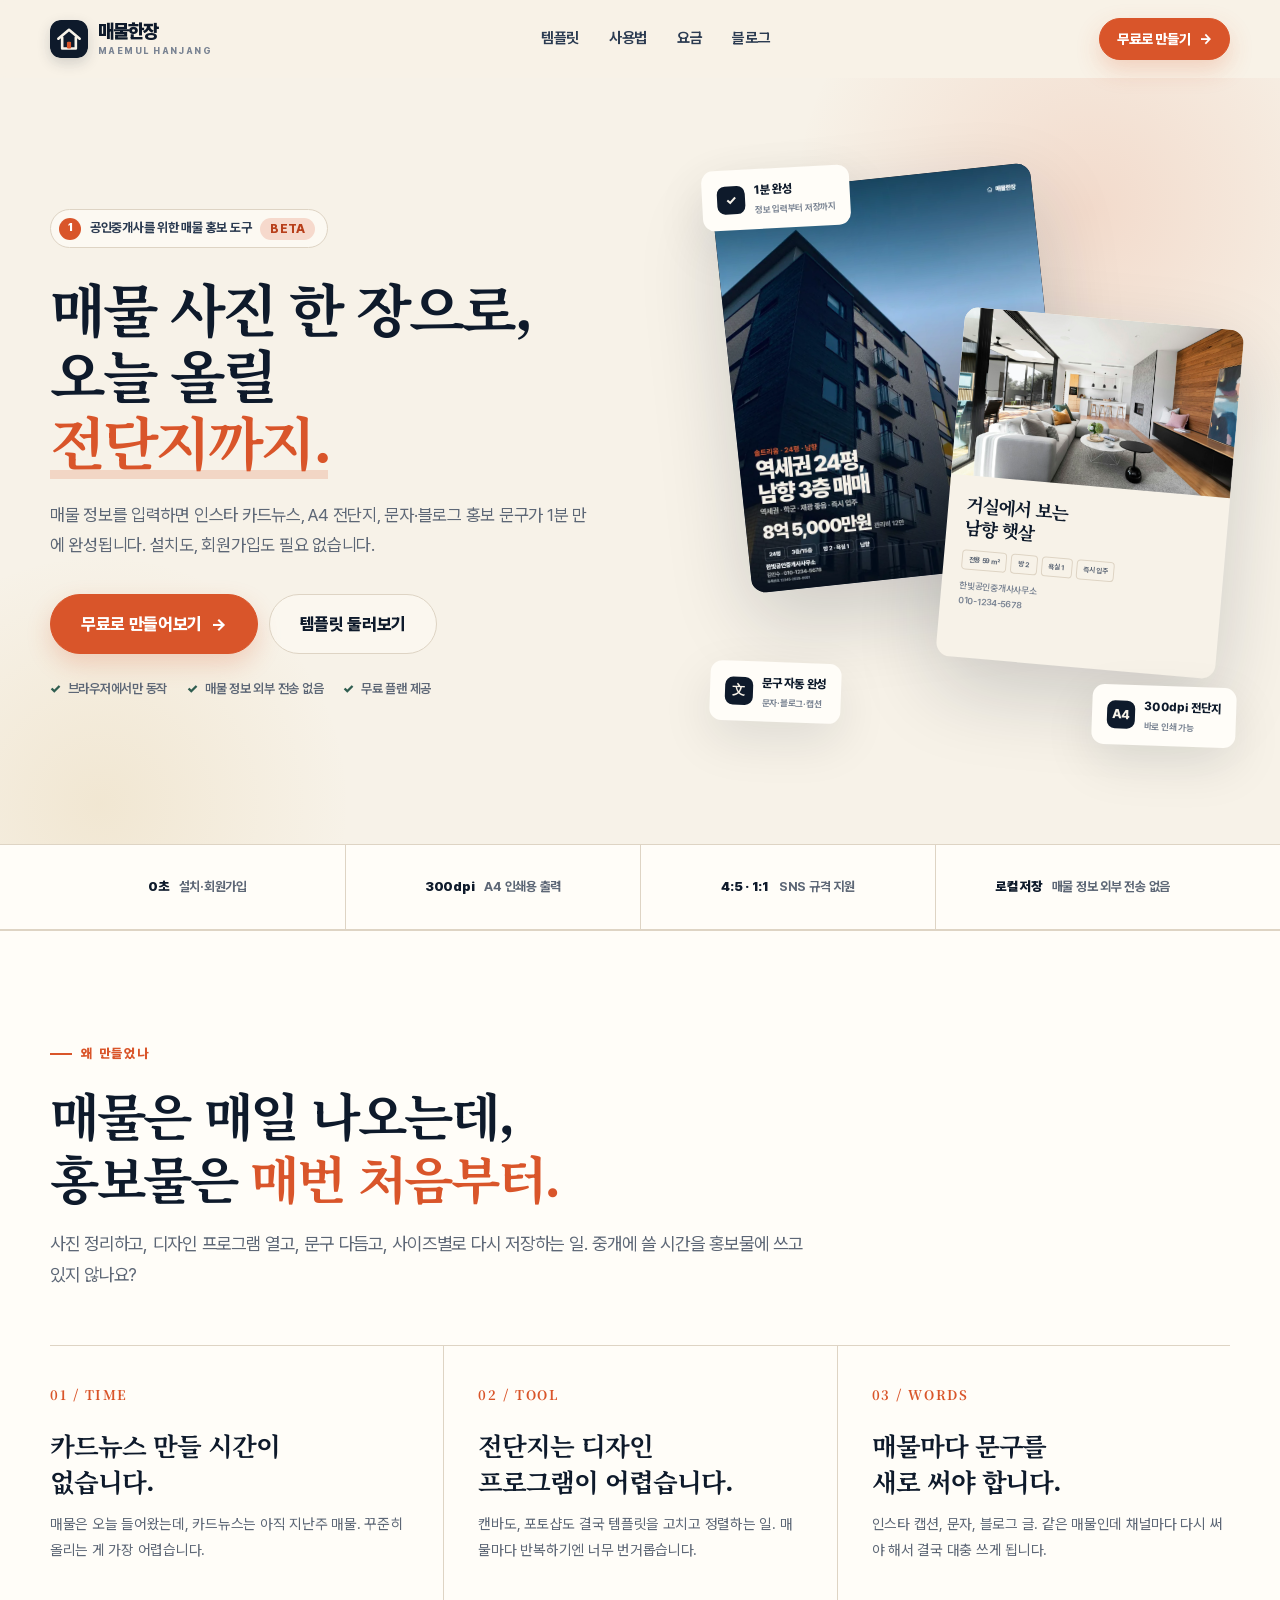
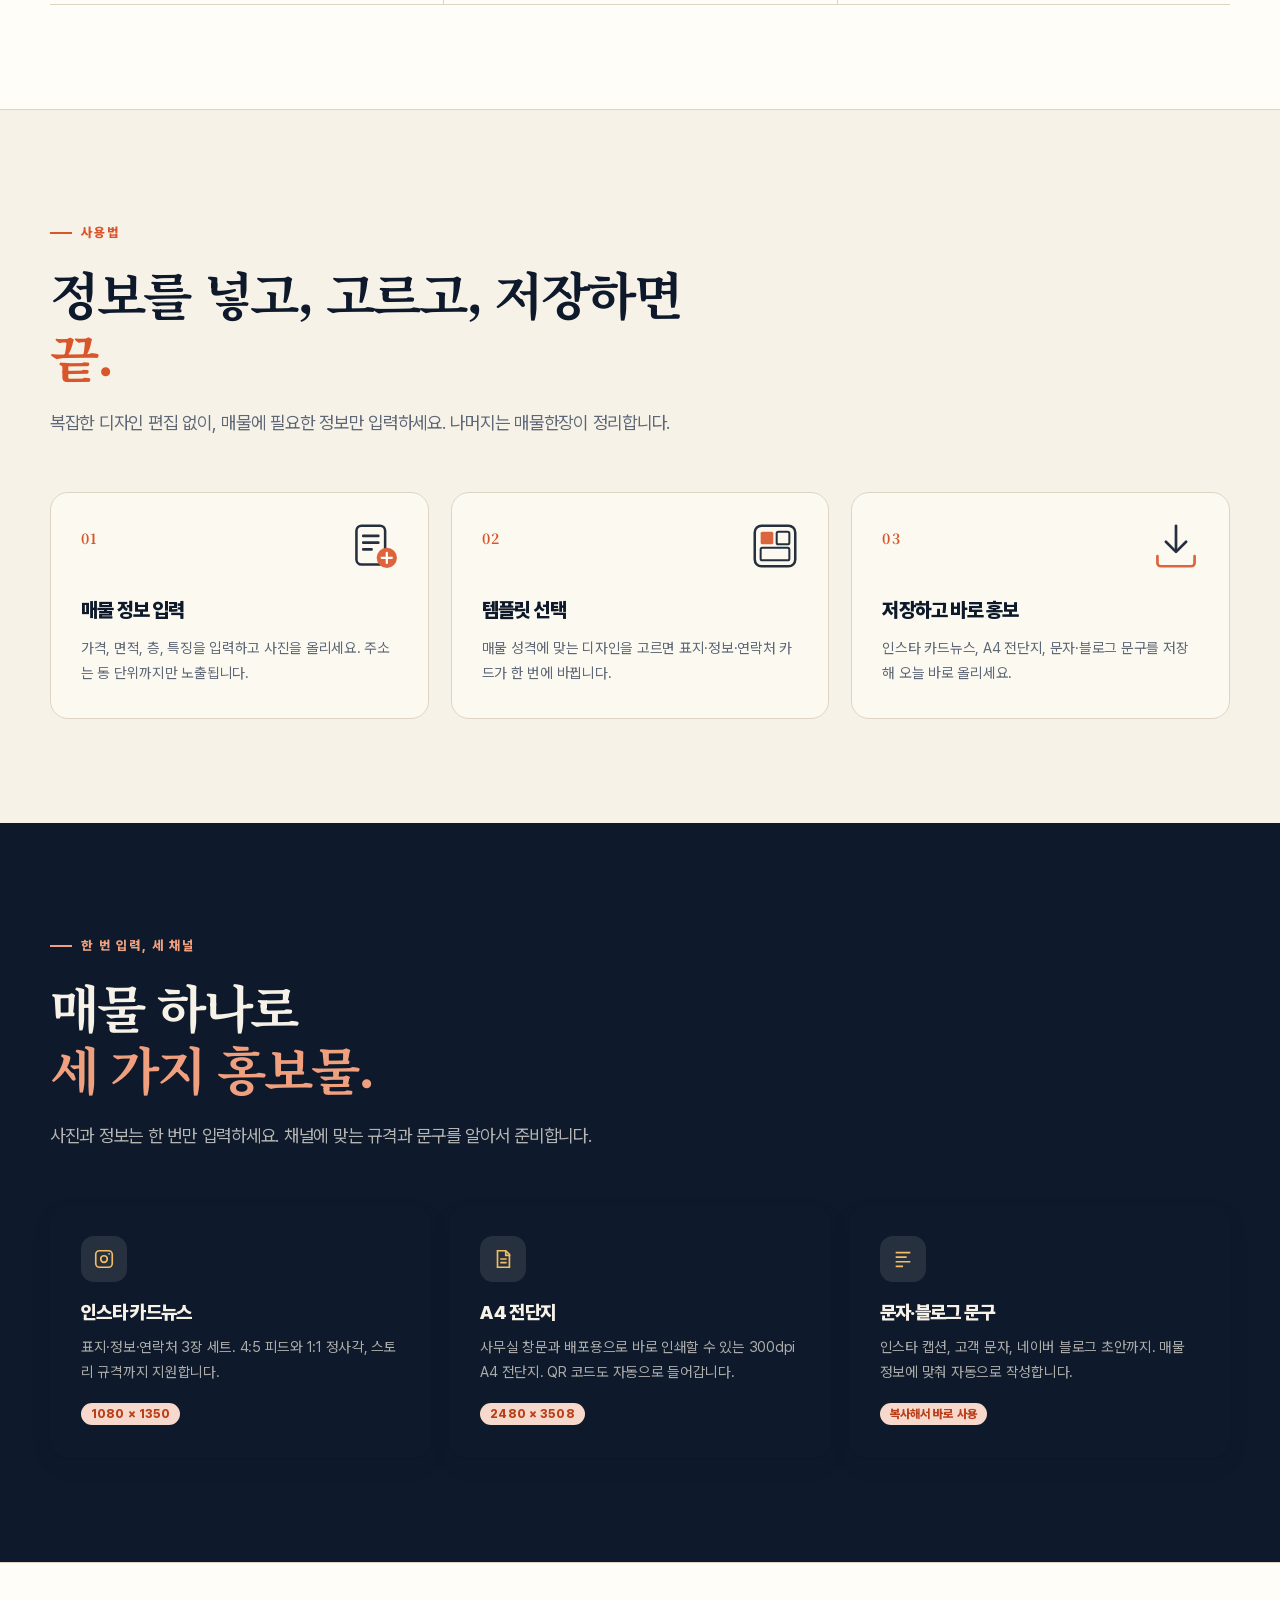
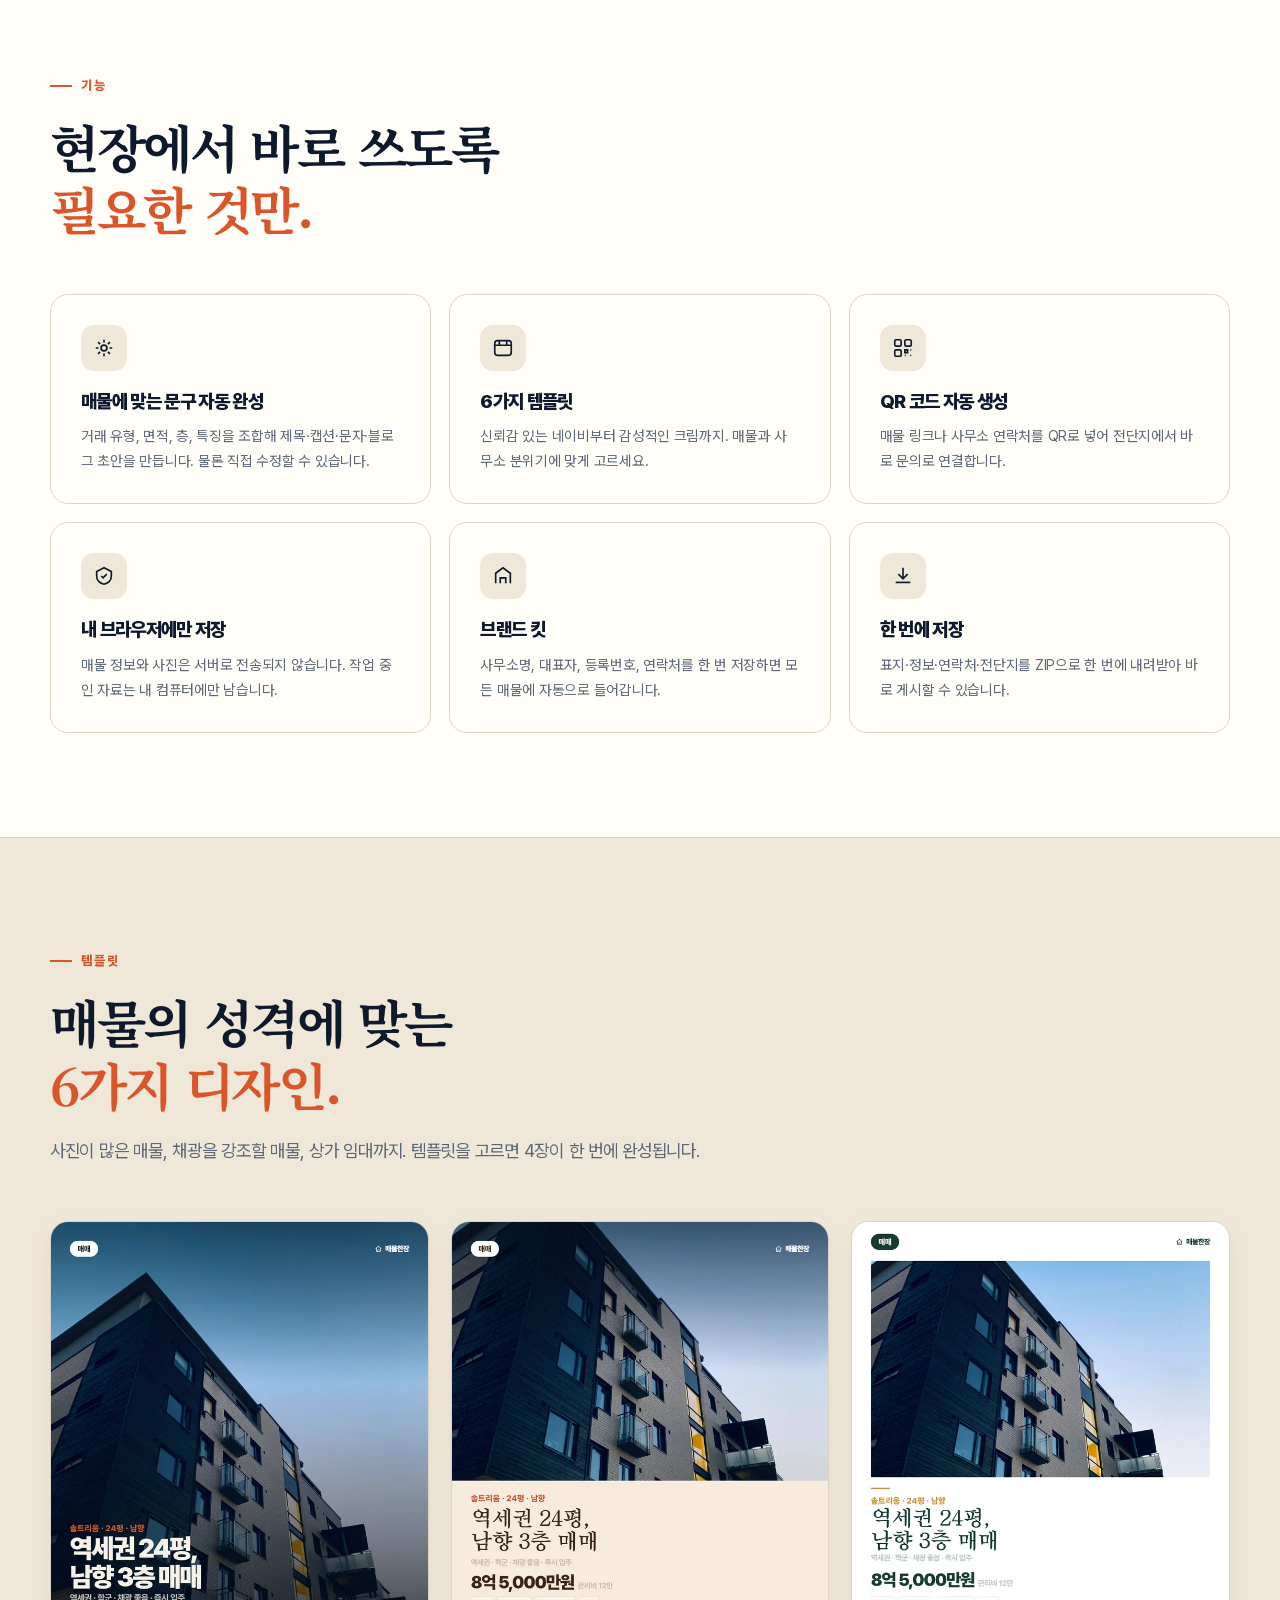
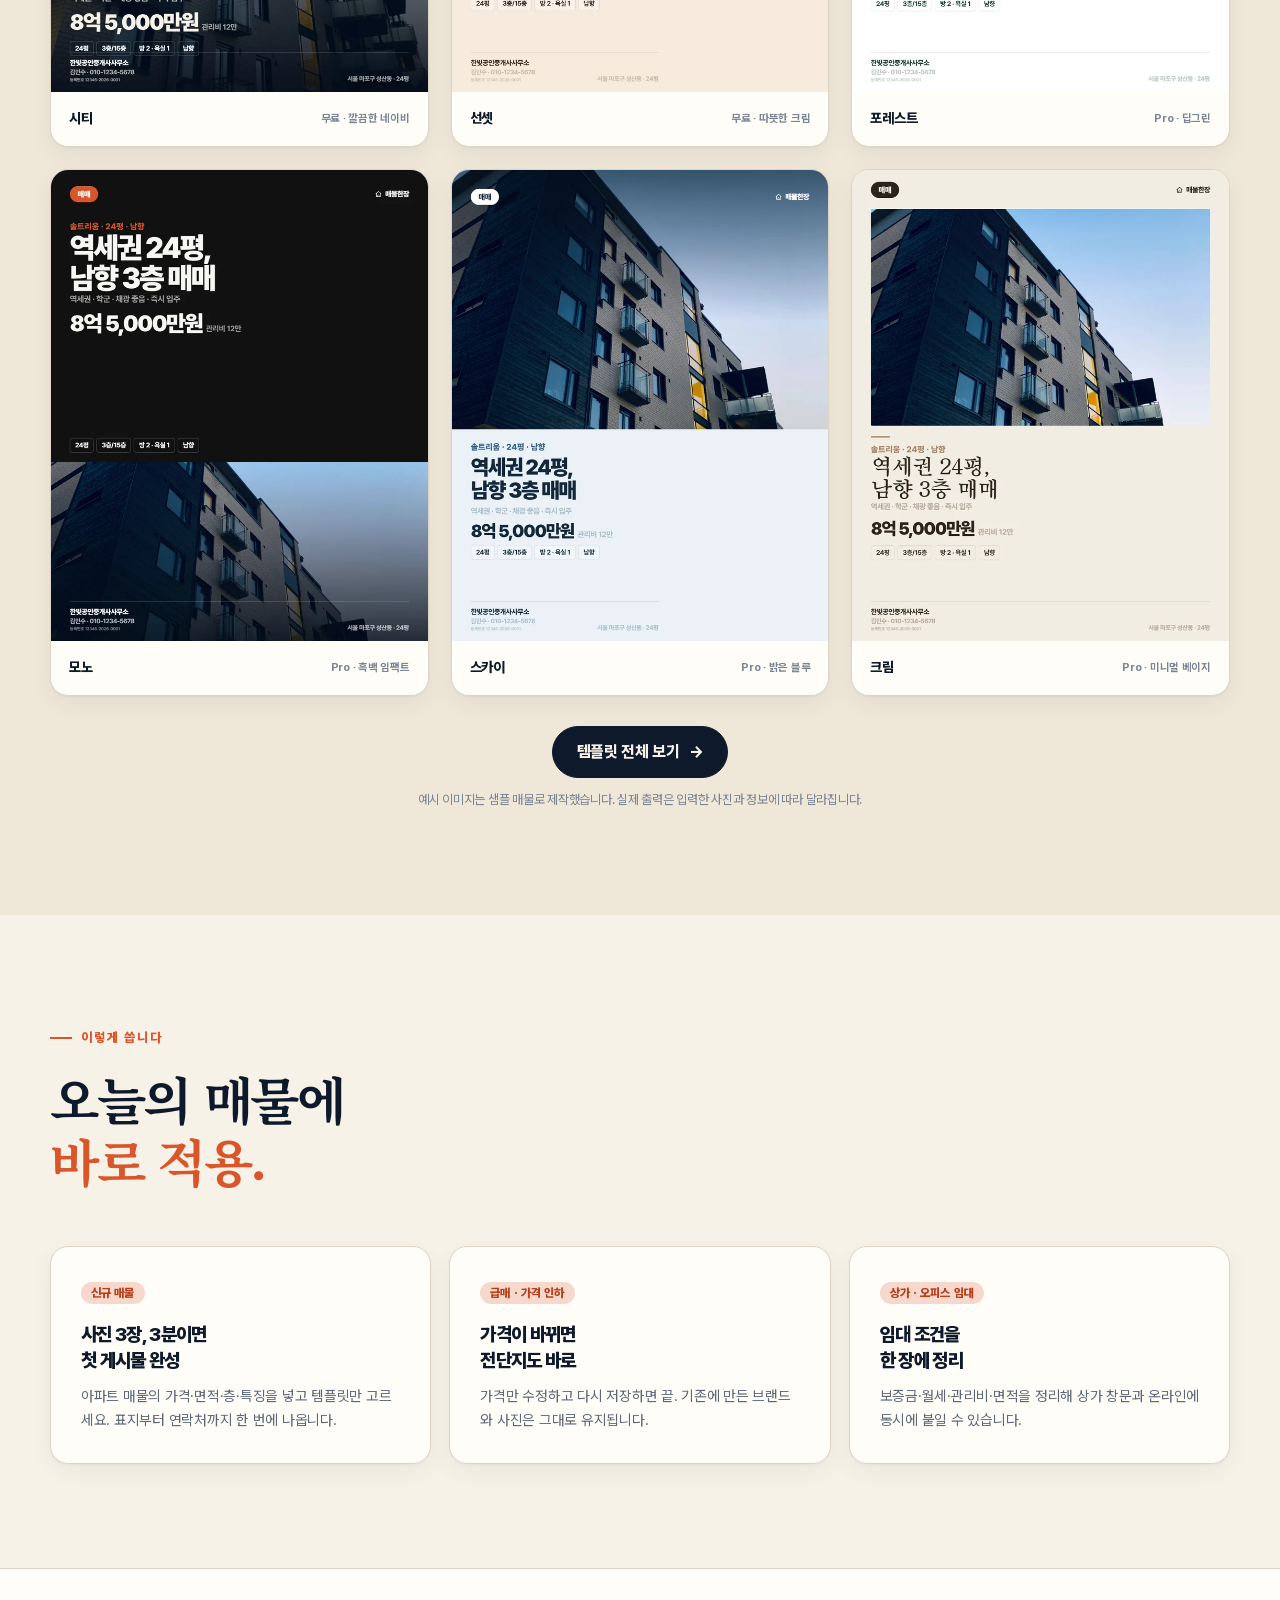
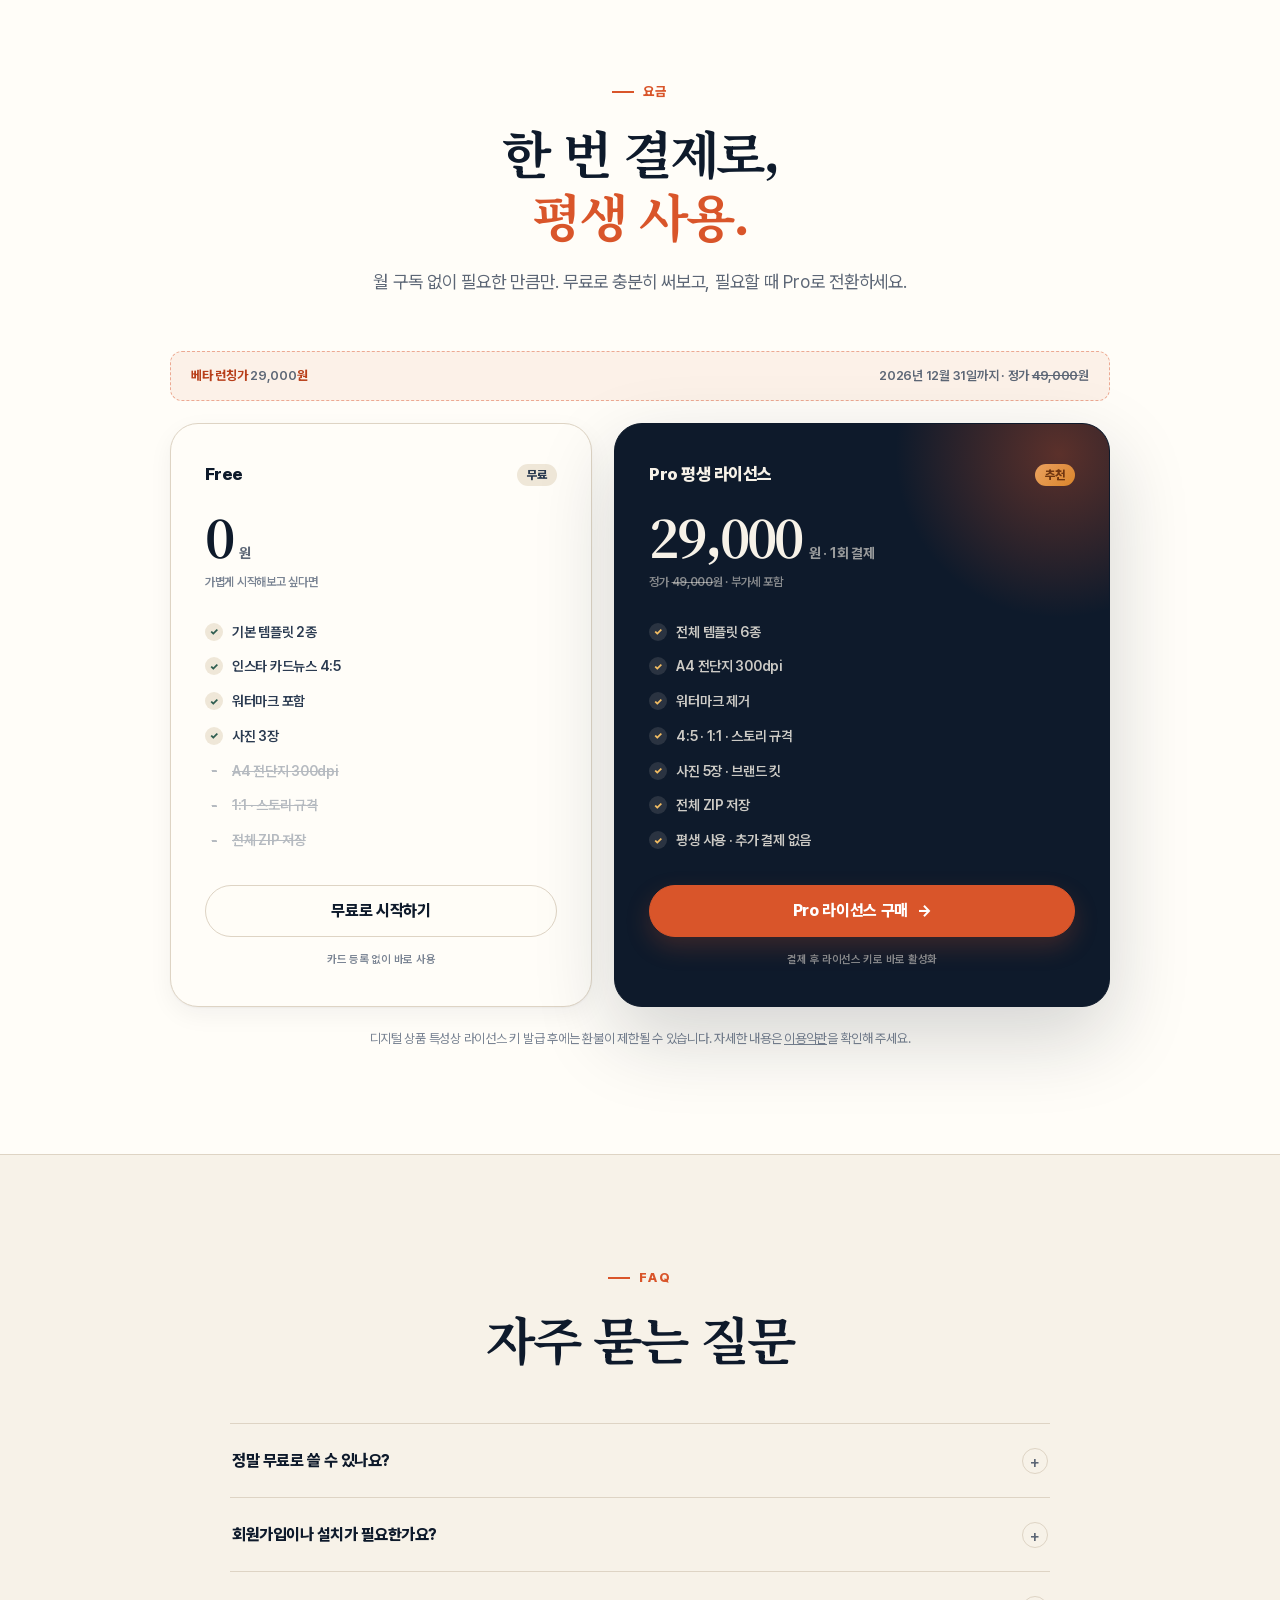
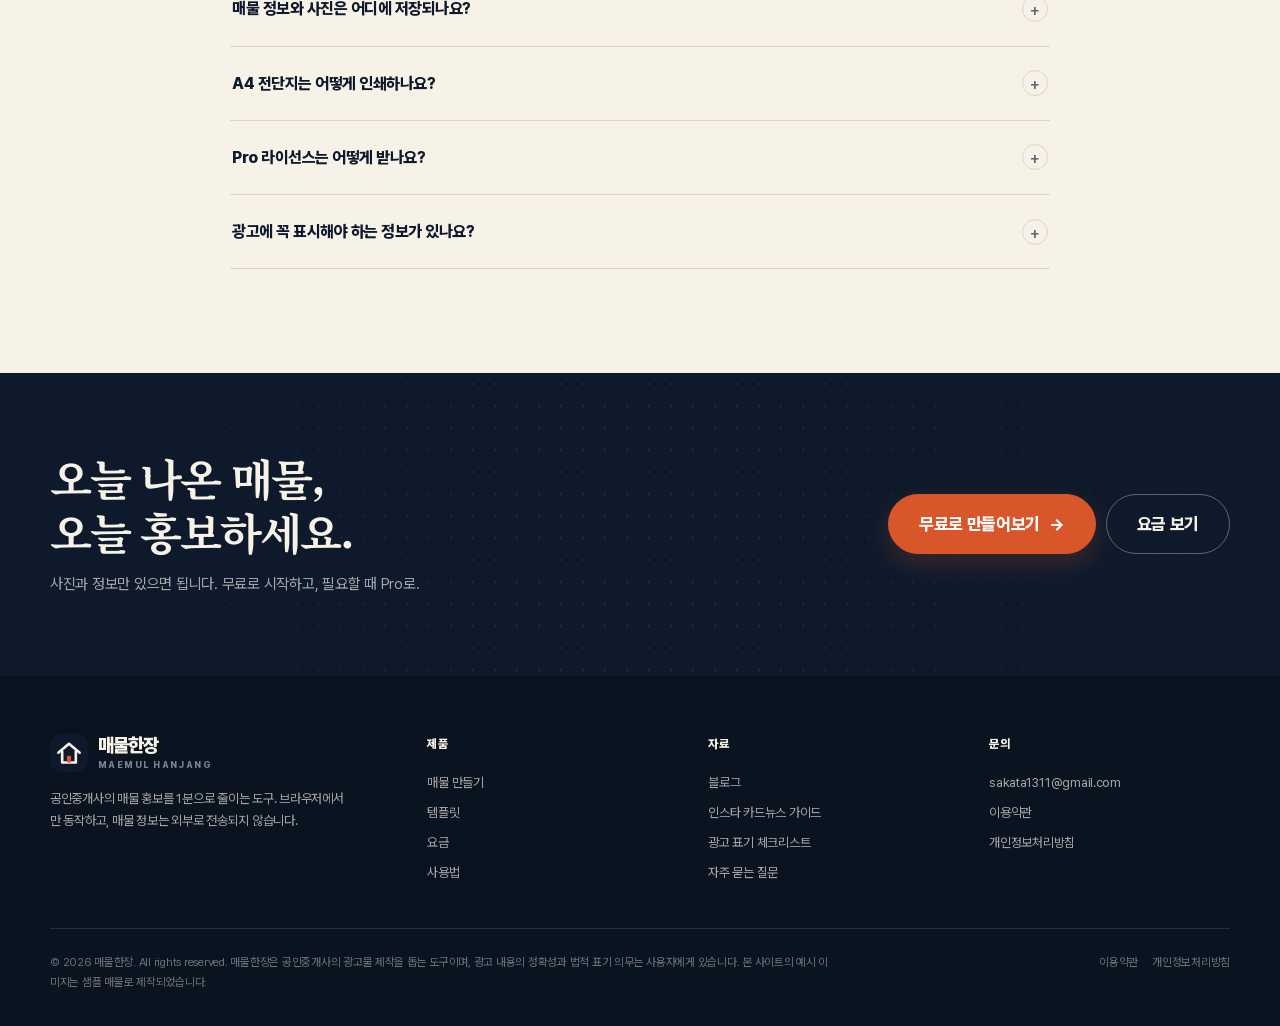
==== commit a1224699: "Use sakata1311@gmail.com as the public contact email" ====
--- a/index.html
+++ b/index.html
@@ -7,18 +7,18 @@
   <meta name="description" content="매물 사진과 정보만 넣으면 인스타 카드뉴스, A4 전단지, 문자·블로그 홍보 문구가 1분 만에 완성됩니다. 설치·회원가입 없이 브라우저에서 무료로 시작하세요.">
   <meta name="keywords" content="부동산 전단지, 매물 전단지, 부동산 카드뉴스, 공인중개사 마케팅, 매물 홍보 문구, 아파트 전단지 양식">
   <meta name="robots" content="index,follow">
-  <link rel="canonical" href="https://maemulhanjang.com/">
+  <link rel="canonical" href="https://sakata1311-jpg.github.io/maemulhanjang/">
   <meta property="og:type" content="website">
   <meta property="og:locale" content="ko_KR">
   <meta property="og:site_name" content="매물한장">
   <meta property="og:title" content="매물한장 | 매물 사진 한 장으로, 오늘 올릴 전단지까지">
   <meta property="og:description" content="인스타 카드뉴스, A4 전단지, 홍보 문구를 1분 만에. 공인중개사를 위한 매물 홍보 도구.">
-  <meta property="og:url" content="https://maemulhanjang.com/">
-  <meta property="og:image" content="https://maemulhanjang.com/assets/img/og.png">
+  <meta property="og:url" content="https://sakata1311-jpg.github.io/maemulhanjang/">
+  <meta property="og:image" content="https://sakata1311-jpg.github.io/maemulhanjang/assets/img/og.png">
   <meta name="twitter:card" content="summary_large_image">
   <meta name="twitter:title" content="매물한장 | 매물 사진 한 장으로, 오늘 올릴 전단지까지">
   <meta name="twitter:description" content="인스타 카드뉴스, A4 전단지, 홍보 문구를 1분 만에.">
-  <meta name="twitter:image" content="https://maemulhanjang.com/assets/img/og.png">
+  <meta name="twitter:image" content="https://sakata1311-jpg.github.io/maemulhanjang/assets/img/og.png">
   <meta name="theme-color" content="#0e1a2b">
   <link rel="icon" href="assets/img/favicon.svg" type="image/svg+xml">
   <link rel="apple-touch-icon" href="assets/img/logo-mark.svg">
@@ -26,7 +26,7 @@
   <link rel="preconnect" href="https://fonts.googleapis.com">
   <link rel="preconnect" href="https://fonts.gstatic.com" crossorigin>
   <link href="https://fonts.googleapis.com/css2?family=Noto+Serif+KR:wght@500;600;700;900&display=swap" rel="stylesheet">
-  <link rel="stylesheet" href="assets/css/site.css?v=20261105e">
+  <link rel="stylesheet" href="assets/css/site.css?v=20261105f">
   <script type="application/ld+json">
   {
     "@context": "https://schema.org",
@@ -469,7 +469,7 @@
         </div>
         <div class="footer-col">
           <h4>문의</h4>
-          <a href="mailto:hello@maemulhanjang.com" data-contact-email data-contact-text>hello@maemulhanjang.com</a>
+          <a href="mailto:sakata1311@gmail.com" data-contact-email data-contact-text>sakata1311@gmail.com</a>
           <a href="legal/terms.html">이용약관</a>
           <a href="legal/privacy.html">개인정보처리방침</a>
         </div>
@@ -481,7 +481,7 @@
     </div>
   </footer>
 
-  <script src="assets/js/config.js?v=20261105e"></script>
-  <script src="assets/js/common.js?v=20261105e"></script>
+  <script src="assets/js/config.js?v=20261105f"></script>
+  <script src="assets/js/common.js?v=20261105f"></script>
 </body>
 </html>
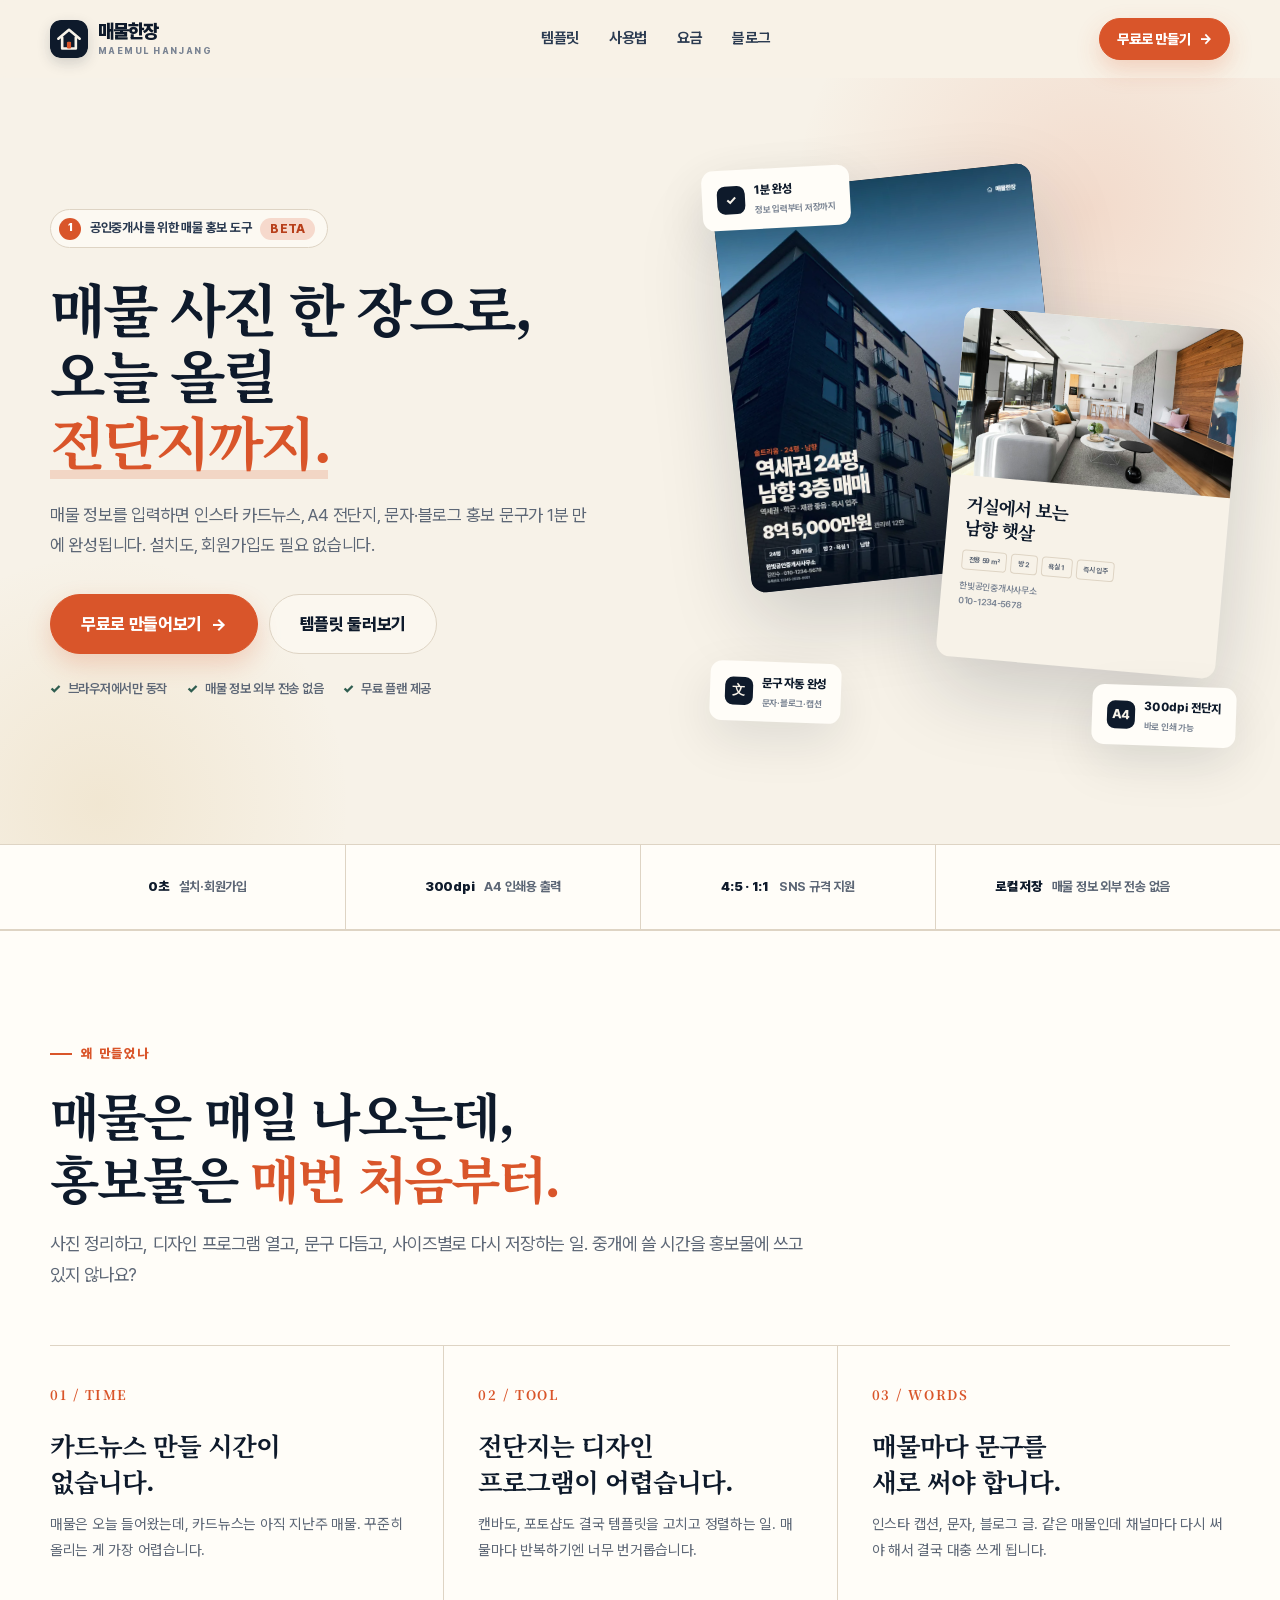
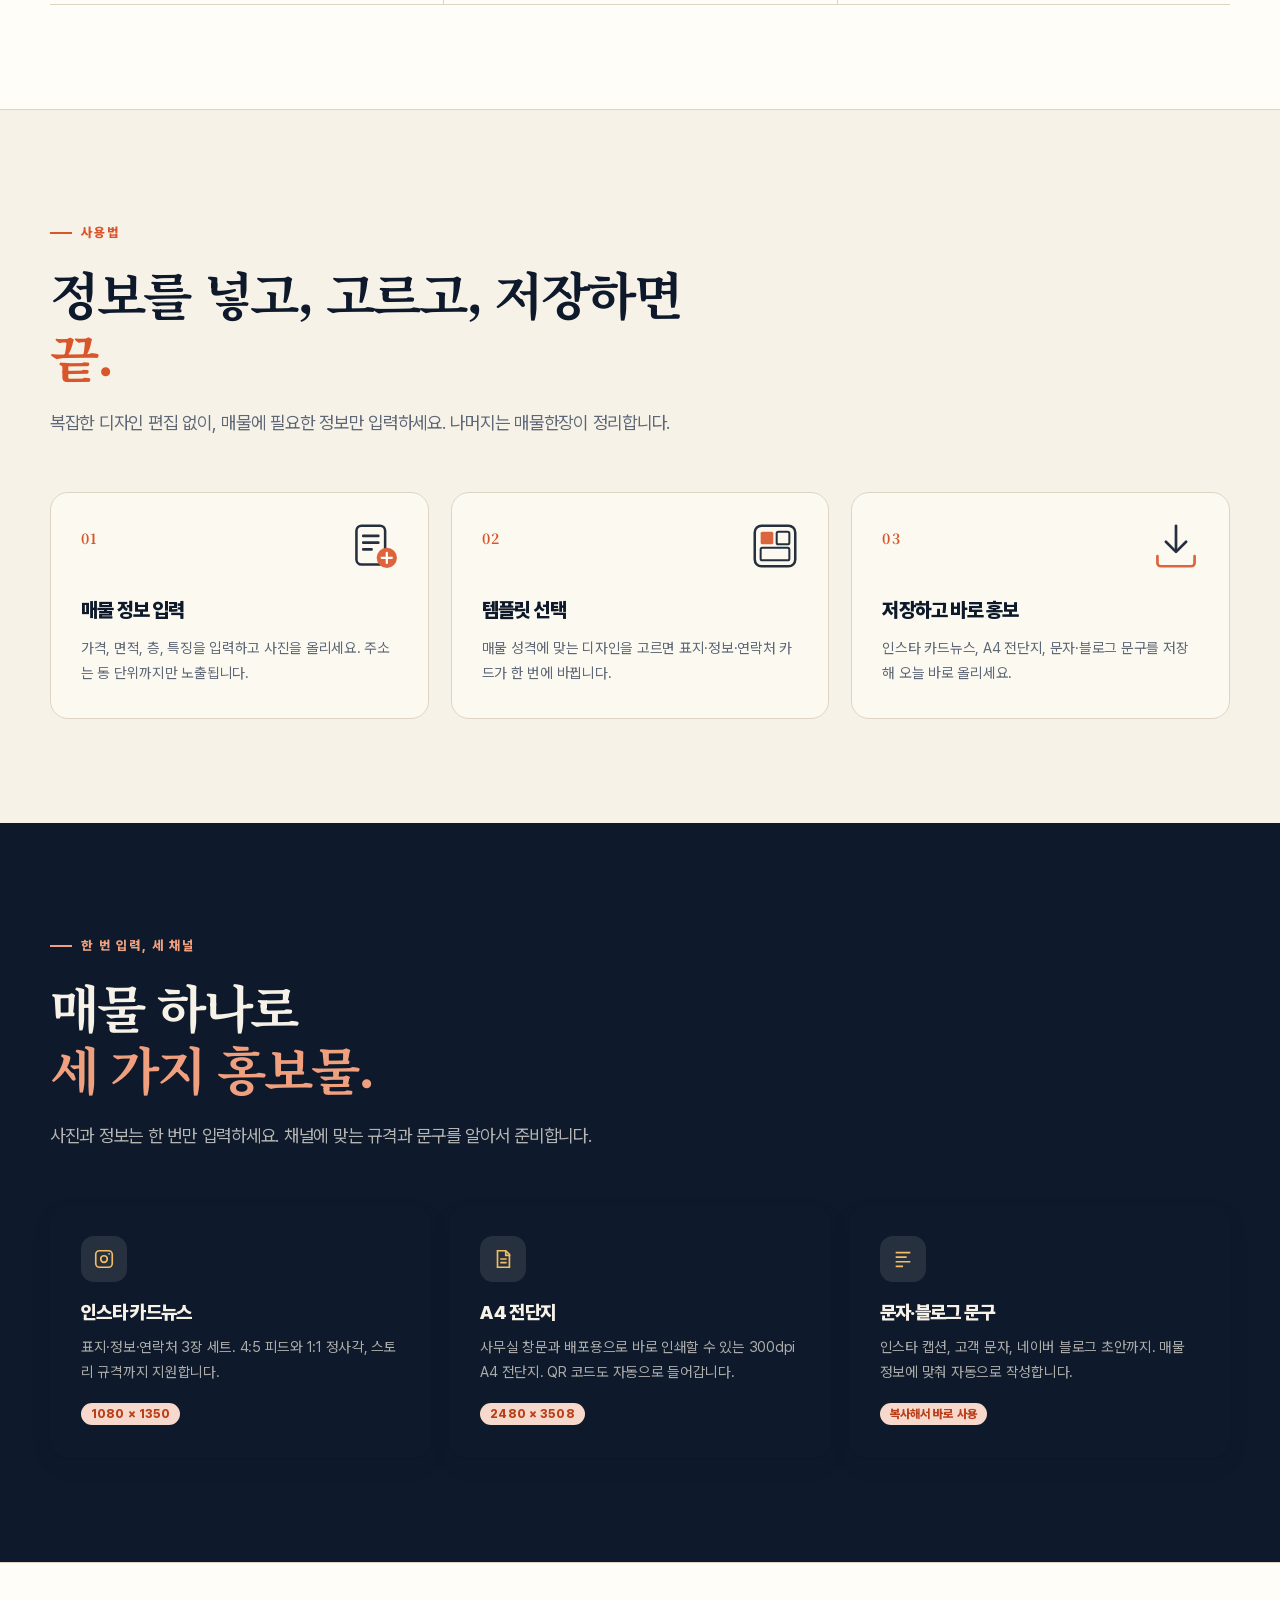
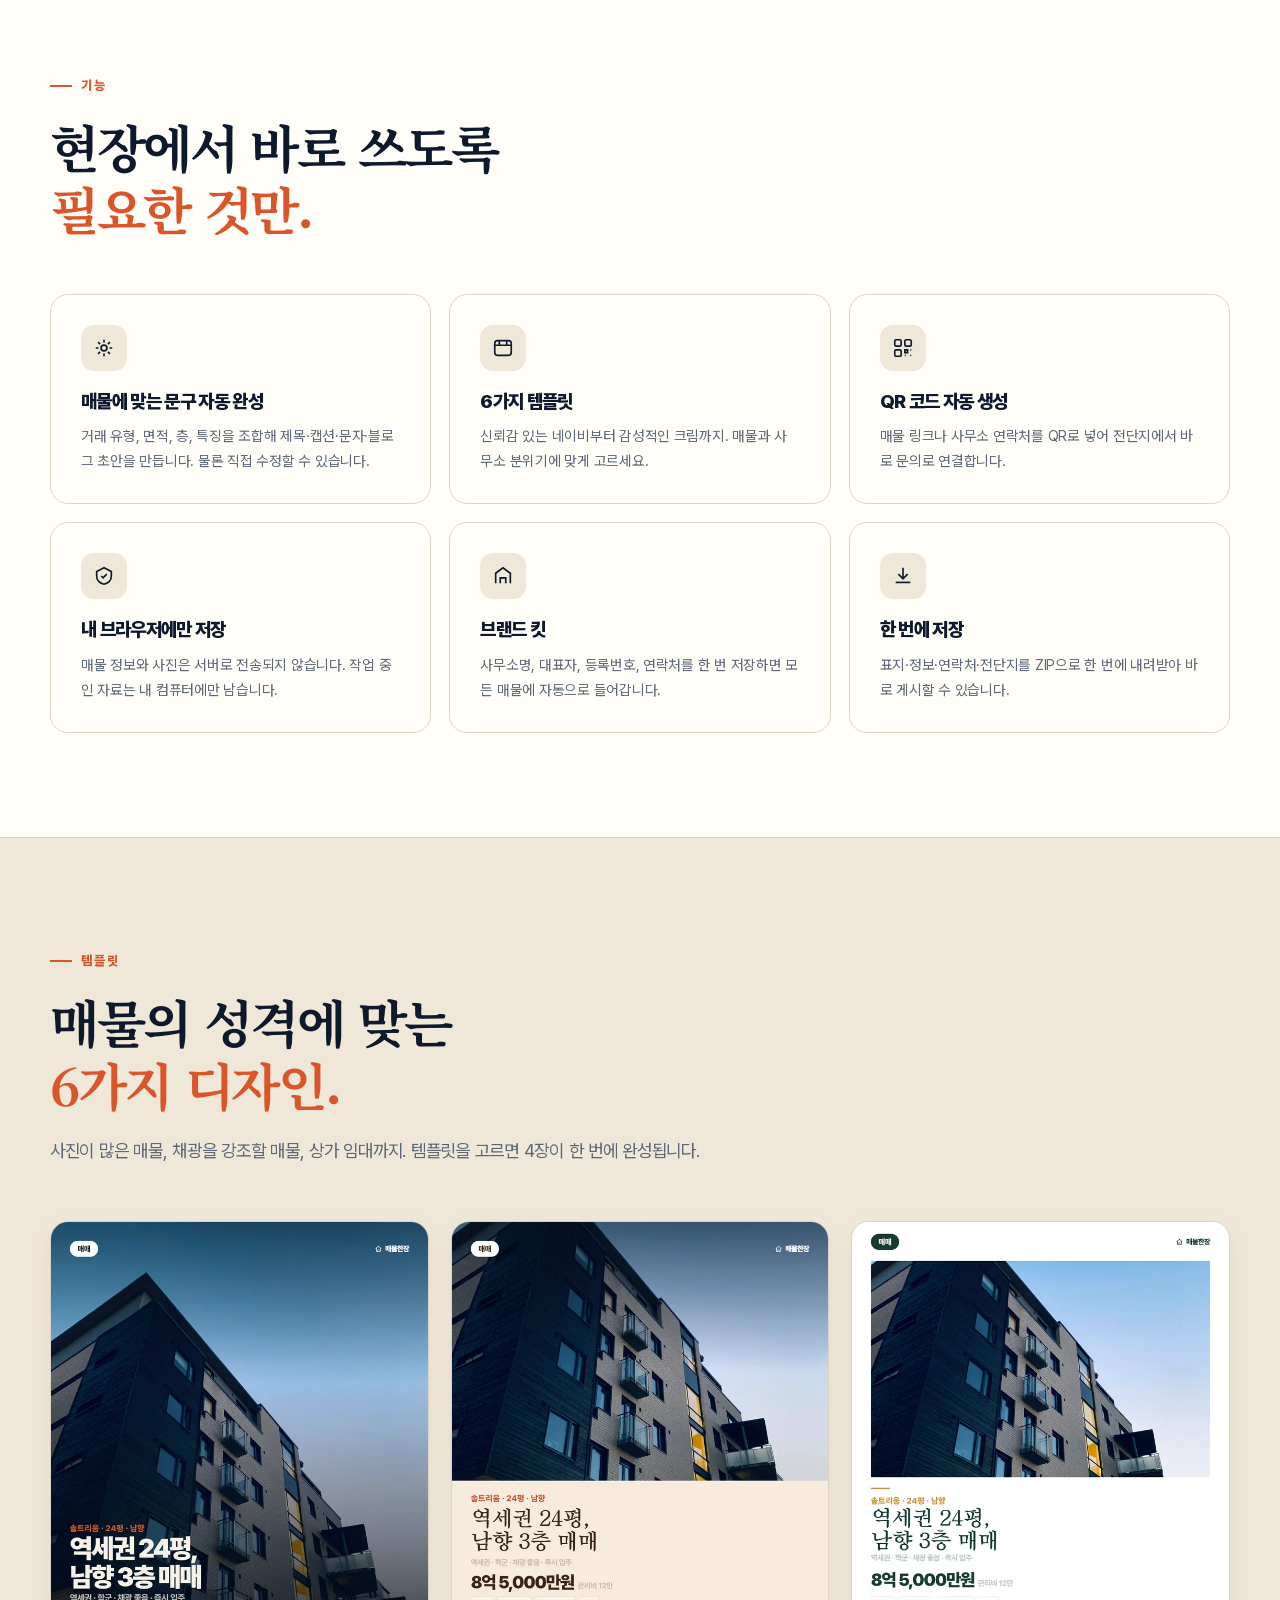
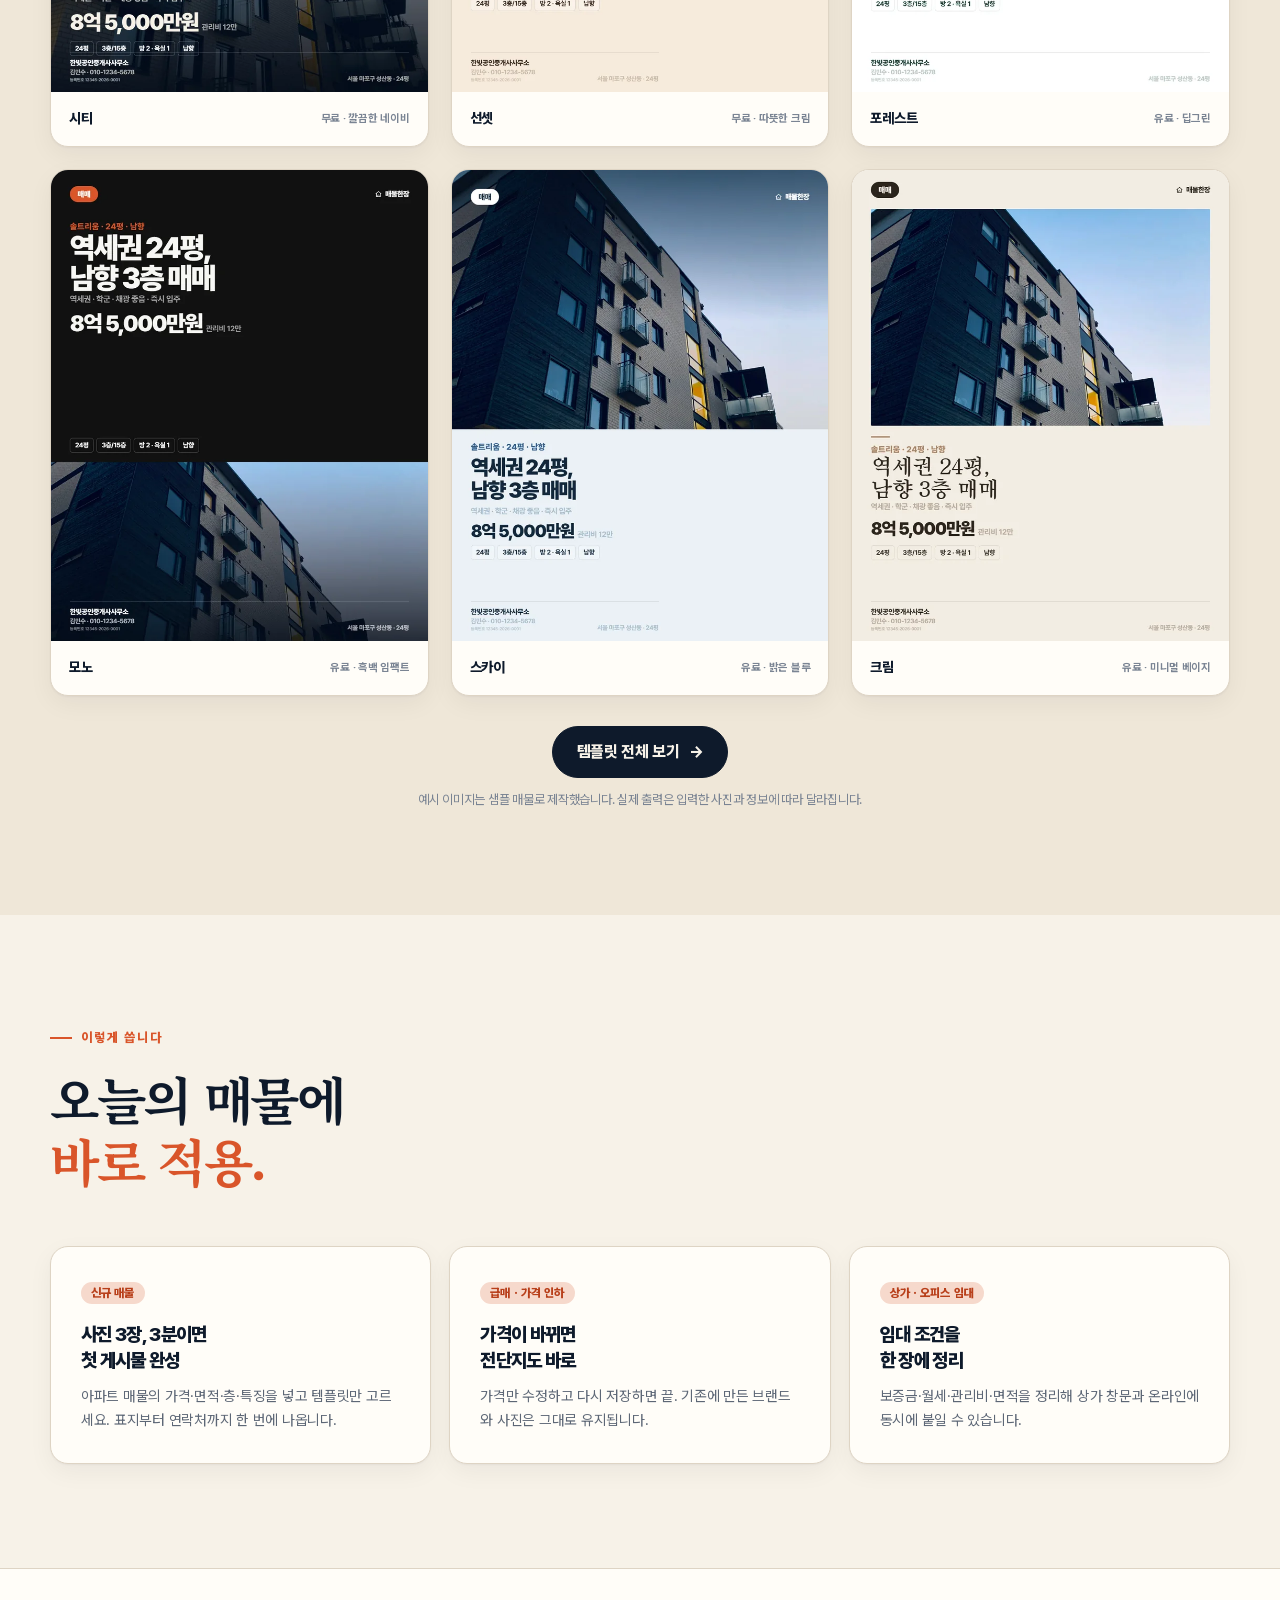
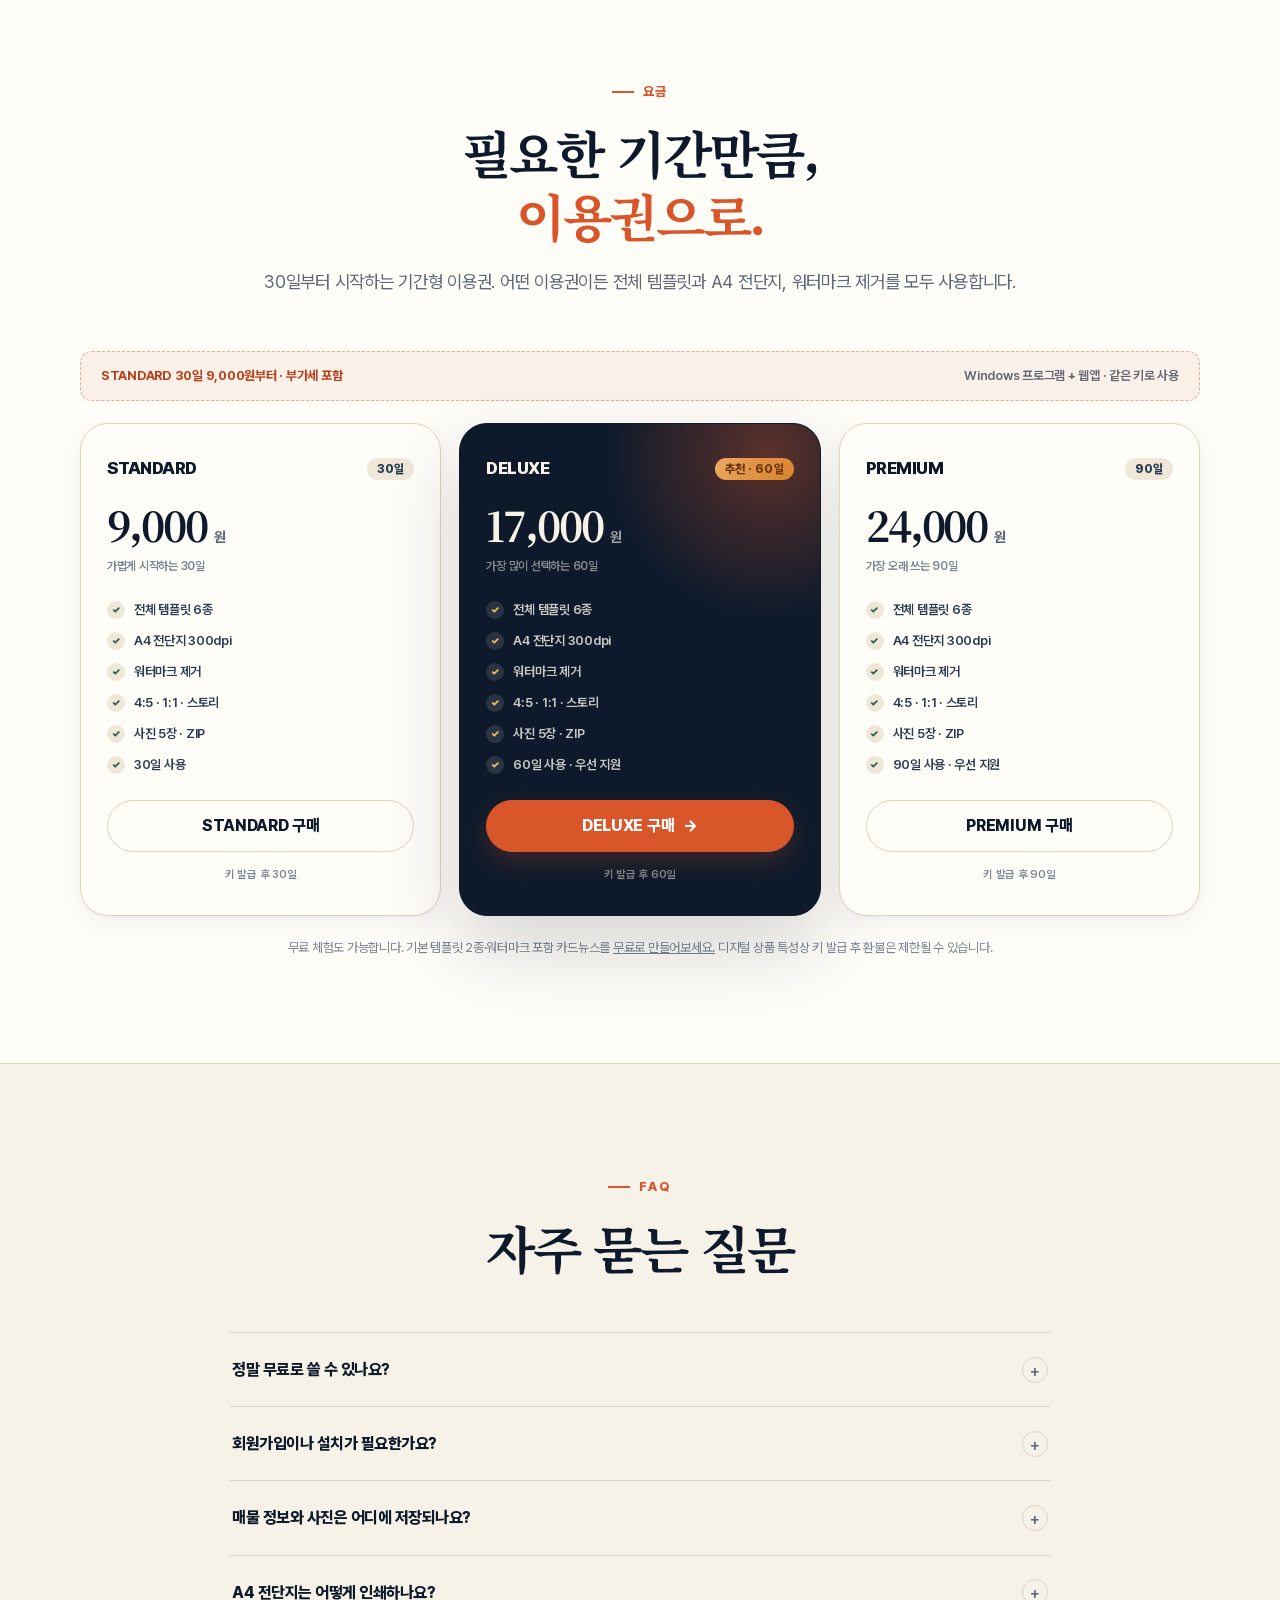
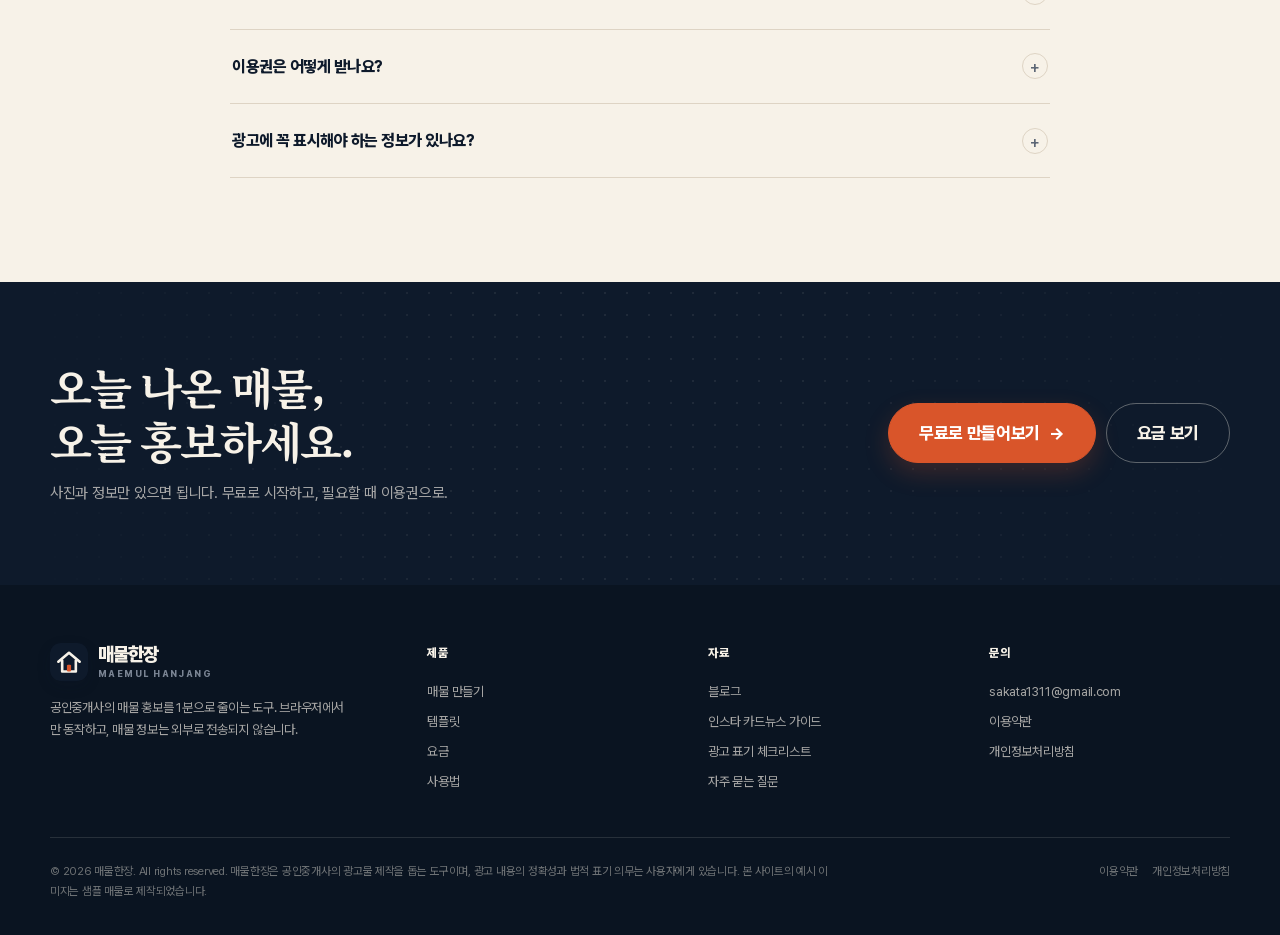
==== commit 5229b4b4: "Switch to 30/60/90-day licenses and add Windows desktop app" ====
--- a/index.html
+++ b/index.html
@@ -26,7 +26,7 @@
   <link rel="preconnect" href="https://fonts.googleapis.com">
   <link rel="preconnect" href="https://fonts.gstatic.com" crossorigin>
   <link href="https://fonts.googleapis.com/css2?family=Noto+Serif+KR:wght@500;600;700;900&display=swap" rel="stylesheet">
-  <link rel="stylesheet" href="assets/css/site.css?v=20261105f">
+  <link rel="stylesheet" href="assets/css/site.css?v=20261107b">
   <script type="application/ld+json">
   {
     "@context": "https://schema.org",
@@ -37,7 +37,9 @@
     "description": "공인중개사를 위한 매물 전단지·SNS 카드뉴스·홍보 문구 생성 도구",
     "offers": [
       { "@type": "Offer", "price": "0", "priceCurrency": "KRW", "name": "Free" },
-      { "@type": "Offer", "price": "49000", "priceCurrency": "KRW", "name": "Pro 평생 라이선스" }
+      { "@type": "Offer", "price": "9000", "priceCurrency": "KRW", "name": "STANDARD 30일" },
+      { "@type": "Offer", "price": "17000", "priceCurrency": "KRW", "name": "DELUXE 60일" },
+      { "@type": "Offer", "price": "24000", "priceCurrency": "KRW", "name": "PREMIUM 90일" }
     ],
     "featureList": "매물 카드뉴스, A4 전단지, 홍보 문구 자동 생성, QR 코드, 브랜드 킷"
   }
@@ -284,25 +286,25 @@
             <div class="template-thumb">
               <img src="assets/img/templates/forest.webp" alt="포레스트 템플릿으로 만든 매물 예시" loading="lazy">
             </div>
-            <div class="template-info"><strong>포레스트</strong><span>Pro · 딥그린</span></div>
+            <div class="template-info"><strong>포레스트</strong><span>유료 · 딥그린</span></div>
           </a>
           <a class="template-card" href="app.html?template=mono">
             <div class="template-thumb">
               <img src="assets/img/templates/mono.webp" alt="모노 템플릿으로 만든 매물 예시" loading="lazy">
             </div>
-            <div class="template-info"><strong>모노</strong><span>Pro · 흑백 임팩트</span></div>
+            <div class="template-info"><strong>모노</strong><span>유료 · 흑백 임팩트</span></div>
           </a>
           <a class="template-card" href="app.html?template=sky">
             <div class="template-thumb">
               <img src="assets/img/templates/sky.webp" alt="스카이 템플릿으로 만든 매물 예시" loading="lazy">
             </div>
-            <div class="template-info"><strong>스카이</strong><span>Pro · 밝은 블루</span></div>
+            <div class="template-info"><strong>스카이</strong><span>유료 · 밝은 블루</span></div>
           </a>
           <a class="template-card" href="app.html?template=cream">
             <div class="template-thumb">
               <img src="assets/img/templates/cream.webp" alt="크림 템플릿으로 만든 매물 예시" loading="lazy">
             </div>
-            <div class="template-info"><strong>크림</strong><span>Pro · 미니멀 베이지</span></div>
+            <div class="template-info"><strong>크림</strong><span>유료 · 미니멀 베이지</span></div>
           </a>
         </div>
         <div style="margin-top:30px;text-align:center" class="reveal">
@@ -344,51 +346,65 @@
       <div class="wrap">
         <div class="section-head section-head--center reveal">
           <p class="kicker">요금</p>
-          <h2 class="display">한 번 결제로,<br><em>평생 사용.</em></h2>
-          <p class="lead">월 구독 없이 필요한 만큼만. 무료로 충분히 써보고, 필요할 때 Pro로 전환하세요.</p>
+          <h2 class="display">필요한 기간만큼,<br><em>이용권으로.</em></h2>
+          <p class="lead">30일부터 시작하는 기간형 이용권. 어떤 이용권이든 전체 템플릿과 A4 전단지, 워터마크 제거를 모두 사용합니다.</p>
         </div>
 
         <div class="launch-strip reveal">
-          <strong>베타 런칭가 <span data-price="launch">29,000</span>원</strong>
-          <span>2026년 12월 31일까지 · 정가 <s data-price="regular">49,000</s>원</span>
-        </div>
-
-        <div class="pricing-grid reveal">
+          <strong>STANDARD 30일 9,000원부터 · 부가세 포함</strong>
+          <span>Windows 프로그램 + 웹앱 · 같은 키로 사용</span>
+        </div>
+
+        <div class="pricing-grid pricing-grid--three reveal">
           <article class="price-card">
-            <div class="price-plan"><h3>Free</h3><span class="badge">무료</span></div>
-            <div class="price-amount"><strong>0</strong><span>원</span></div>
-            <p class="price-note">가볍게 시작해보고 싶다면</p>
-            <ul class="price-list">
-              <li>기본 템플릿 2종</li>
-              <li>인스타 카드뉴스 4:5</li>
-              <li>워터마크 포함</li>
-              <li>사진 3장</li>
-              <li class="is-off">A4 전단지 300dpi</li>
-              <li class="is-off">1:1 · 스토리 규격</li>
-              <li class="is-off">전체 ZIP 저장</li>
-            </ul>
-            <a class="btn btn-ghost" href="app.html" data-track="cta_free">무료로 시작하기</a>
-            <p class="price-foot">카드 등록 없이 바로 사용</p>
-          </article>
-
-          <article class="price-card price-card--pro">
-            <div class="price-plan"><h3>Pro 평생 라이선스</h3><span class="badge badge--pro">추천</span></div>
-            <div class="price-amount"><strong><span data-price="launch">29,000</span></strong><span>원 · 1회 결제</span></div>
-            <p class="price-note">정가 <s data-price="regular">49,000</s>원 · 부가세 포함</p>
+            <div class="price-plan"><h3>STANDARD</h3><span class="badge">30일</span></div>
+            <div class="price-amount"><strong>9,000</strong><span>원</span></div>
+            <p class="price-note">가볍게 시작하는 30일</p>
             <ul class="price-list">
               <li>전체 템플릿 6종</li>
               <li>A4 전단지 300dpi</li>
               <li>워터마크 제거</li>
-              <li>4:5 · 1:1 · 스토리 규격</li>
-              <li>사진 5장 · 브랜드 킷</li>
-              <li>전체 ZIP 저장</li>
-              <li>평생 사용 · 추가 결제 없음</li>
+              <li>4:5 · 1:1 · 스토리</li>
+              <li>사진 5장 · ZIP</li>
+              <li>30일 사용</li>
             </ul>
-            <a class="btn btn-primary" href="pricing.html#buy" data-track="cta_pro" data-track-location="pricing">Pro 라이선스 구매 <span class="arrow">→</span></a>
-            <p class="price-foot">결제 후 라이선스 키로 바로 활성화</p>
-          </article>
-        </div>
-        <p class="micro" style="text-align:center;margin-top:22px">디지털 상품 특성상 라이선스 키 발급 후에는 환불이 제한될 수 있습니다. 자세한 내용은 <a href="legal/terms.html" style="text-decoration:underline">이용약관</a>을 확인해 주세요.</p>
+            <a class="btn btn-ghost" href="pricing.html#buy" data-track="cta_standard">STANDARD 구매</a>
+            <p class="price-foot">키 발급 후 30일</p>
+          </article>
+
+          <article class="price-card price-card--pro">
+            <div class="price-plan"><h3>DELUXE</h3><span class="badge badge--pro">추천 · 60일</span></div>
+            <div class="price-amount"><strong>17,000</strong><span>원</span></div>
+            <p class="price-note">가장 많이 선택하는 60일</p>
+            <ul class="price-list">
+              <li>전체 템플릿 6종</li>
+              <li>A4 전단지 300dpi</li>
+              <li>워터마크 제거</li>
+              <li>4:5 · 1:1 · 스토리</li>
+              <li>사진 5장 · ZIP</li>
+              <li>60일 사용 · 우선 지원</li>
+            </ul>
+            <a class="btn btn-primary" href="pricing.html#buy" data-track="cta_deluxe">DELUXE 구매 <span class="arrow">→</span></a>
+            <p class="price-foot">키 발급 후 60일</p>
+          </article>
+
+          <article class="price-card">
+            <div class="price-plan"><h3>PREMIUM</h3><span class="badge">90일</span></div>
+            <div class="price-amount"><strong>24,000</strong><span>원</span></div>
+            <p class="price-note">가장 오래 쓰는 90일</p>
+            <ul class="price-list">
+              <li>전체 템플릿 6종</li>
+              <li>A4 전단지 300dpi</li>
+              <li>워터마크 제거</li>
+              <li>4:5 · 1:1 · 스토리</li>
+              <li>사진 5장 · ZIP</li>
+              <li>90일 사용 · 우선 지원</li>
+            </ul>
+            <a class="btn btn-ghost" href="pricing.html#buy" data-track="cta_premium">PREMIUM 구매</a>
+            <p class="price-foot">키 발급 후 90일</p>
+          </article>
+        </div>
+        <p class="micro" style="text-align:center;margin-top:22px">무료 체험도 가능합니다. 기본 템플릿 2종·워터마크 포함 카드뉴스를 <a href="app.html" style="text-decoration:underline">무료로 만들어보세요.</a> 디지털 상품 특성상 키 발급 후 환불은 제한될 수 있습니다.</p>
       </div>
     </section>
 
@@ -402,7 +418,7 @@
         <div class="faq reveal">
           <details>
             <summary>정말 무료로 쓸 수 있나요?</summary>
-            <div class="answer">네. 기본 템플릿 2종과 인스타 4:5 카드뉴스를 무료로 만들 수 있습니다. 워터마크가 포함되며, A4 전단지·전체 템플릿·고해상도 저장은 Pro 라이선스에서 사용할 수 있습니다.</div>
+            <div class="answer">네. 기본 템플릿 2종과 인스타 4:5 카드뉴스를 무료로 만들 수 있습니다. 워터마크가 포함되며, A4 전단지·전체 템플릿·고해상도 저장은 유료 이용권(STANDARD·DELUXE·PREMIUM)에서 사용할 수 있습니다.</div>
           </details>
           <details>
             <summary>회원가입이나 설치가 필요한가요?</summary>
@@ -414,11 +430,11 @@
           </details>
           <details>
             <summary>A4 전단지는 어떻게 인쇄하나요?</summary>
-            <div class="answer">Pro 라이선스에서 A4 탭을 선택한 뒤 ‘인쇄 / PDF’ 버튼을 누르면 인쇄 창이 열립니다. 300dpi PNG로 저장해 인쇄소에 맡기거나, 집·사무실 프린터에서 바로 출력할 수 있습니다. 인쇄 시 ‘배경 그래픽’ 옵션을 켜 주세요.</div>
+            <div class="answer">유료 이용권에서 A4 탭을 선택한 뒤 ‘인쇄 / PDF’ 버튼을 누르면 인쇄 창이 열립니다. 300dpi JPG로 저장해 인쇄소에 맡기거나, 집·사무실 프린터에서 바로 출력할 수 있습니다. 인쇄 시 ‘배경 그래픽’ 옵션을 켜 주세요.</div>
           </details>
           <details>
-            <summary>Pro 라이선스는 어떻게 받나요?</summary>
-            <div class="answer">구매 후 이메일로 라이선스 키를 받습니다. 앱 우측 상단의 ‘Pro’ 버튼을 눌러 키를 입력하면 즉시 활성화됩니다. 한 번 활성화한 키는 같은 브라우저에서 계속 사용할 수 있습니다.</div>
+            <summary>이용권은 어떻게 받나요?</summary>
+            <div class="answer">구매 후 이메일 또는 구매 채널 메시지로 라이선스 키를 받습니다. 앱 우측 상단의 ‘이용권 구매’ 버튼을 눌러 키를 입력하면 선택한 기간만큼 활성화됩니다.</div>
           </details>
           <details>
             <summary>광고에 꼭 표시해야 하는 정보가 있나요?</summary>
@@ -433,7 +449,7 @@
       <div class="wrap cta-inner">
         <div>
           <h2>오늘 나온 매물,<br>오늘 홍보하세요.</h2>
-          <p>사진과 정보만 있으면 됩니다. 무료로 시작하고, 필요할 때 Pro로.</p>
+          <p>사진과 정보만 있으면 됩니다. 무료로 시작하고, 필요할 때 이용권으로.</p>
         </div>
         <div class="cta-actions">
           <a class="btn btn-primary btn-lg" href="app.html" data-track="cta_final">무료로 만들어보기 <span class="arrow">→</span></a>
@@ -481,7 +497,7 @@
     </div>
   </footer>
 
-  <script src="assets/js/config.js?v=20261105f"></script>
-  <script src="assets/js/common.js?v=20261105f"></script>
+  <script src="assets/js/config.js?v=20261107b"></script>
+  <script src="assets/js/common.js?v=20261107b"></script>
 </body>
 </html>
--- a/assets/css/site.css
+++ b/assets/css/site.css
@@ -1221,18 +1221,22 @@
 
 .pricing-grid {
   display: grid;
-  grid-template-columns: 0.92fr 1.08fr;
-  gap: 22px;
+  grid-template-columns: repeat(3, 1fr);
+  gap: 18px;
   align-items: stretch;
-  max-width: 940px;
+  max-width: 1120px;
   margin-inline: auto;
+}
+
+.pricing-grid--three {
+  grid-template-columns: repeat(3, 1fr);
 }
 
 .price-card {
   position: relative;
   display: flex;
   flex-direction: column;
-  padding: 36px 34px;
+  padding: 30px 26px;
   border: 1px solid var(--line);
   border-radius: var(--radius-lg);
   background: var(--white);
@@ -1284,7 +1288,7 @@
 .price-amount strong {
   flex: 0 0 auto;
   font-family: var(--font-serif);
-  font-size: clamp(38px, 4vw, 52px);
+  font-size: clamp(34px, 3.2vw, 44px);
   font-weight: 700;
   letter-spacing: -0.05em;
   line-height: 1;
@@ -1313,9 +1317,9 @@
 
 .price-list {
   display: grid;
-  gap: 11px;
-  margin: 28px 0 32px;
-  font-size: 14px;
+  gap: 9px;
+  margin: 22px 0 24px;
+  font-size: 13px;
   font-weight: 600;
 }
 
@@ -1384,7 +1388,7 @@
   align-items: center;
   justify-content: space-between;
   gap: 18px;
-  max-width: 940px;
+  max-width: 1120px;
   margin: 0 auto 22px;
   padding: 13px 20px;
   border: 1px dashed rgba(217, 85, 42, 0.45);
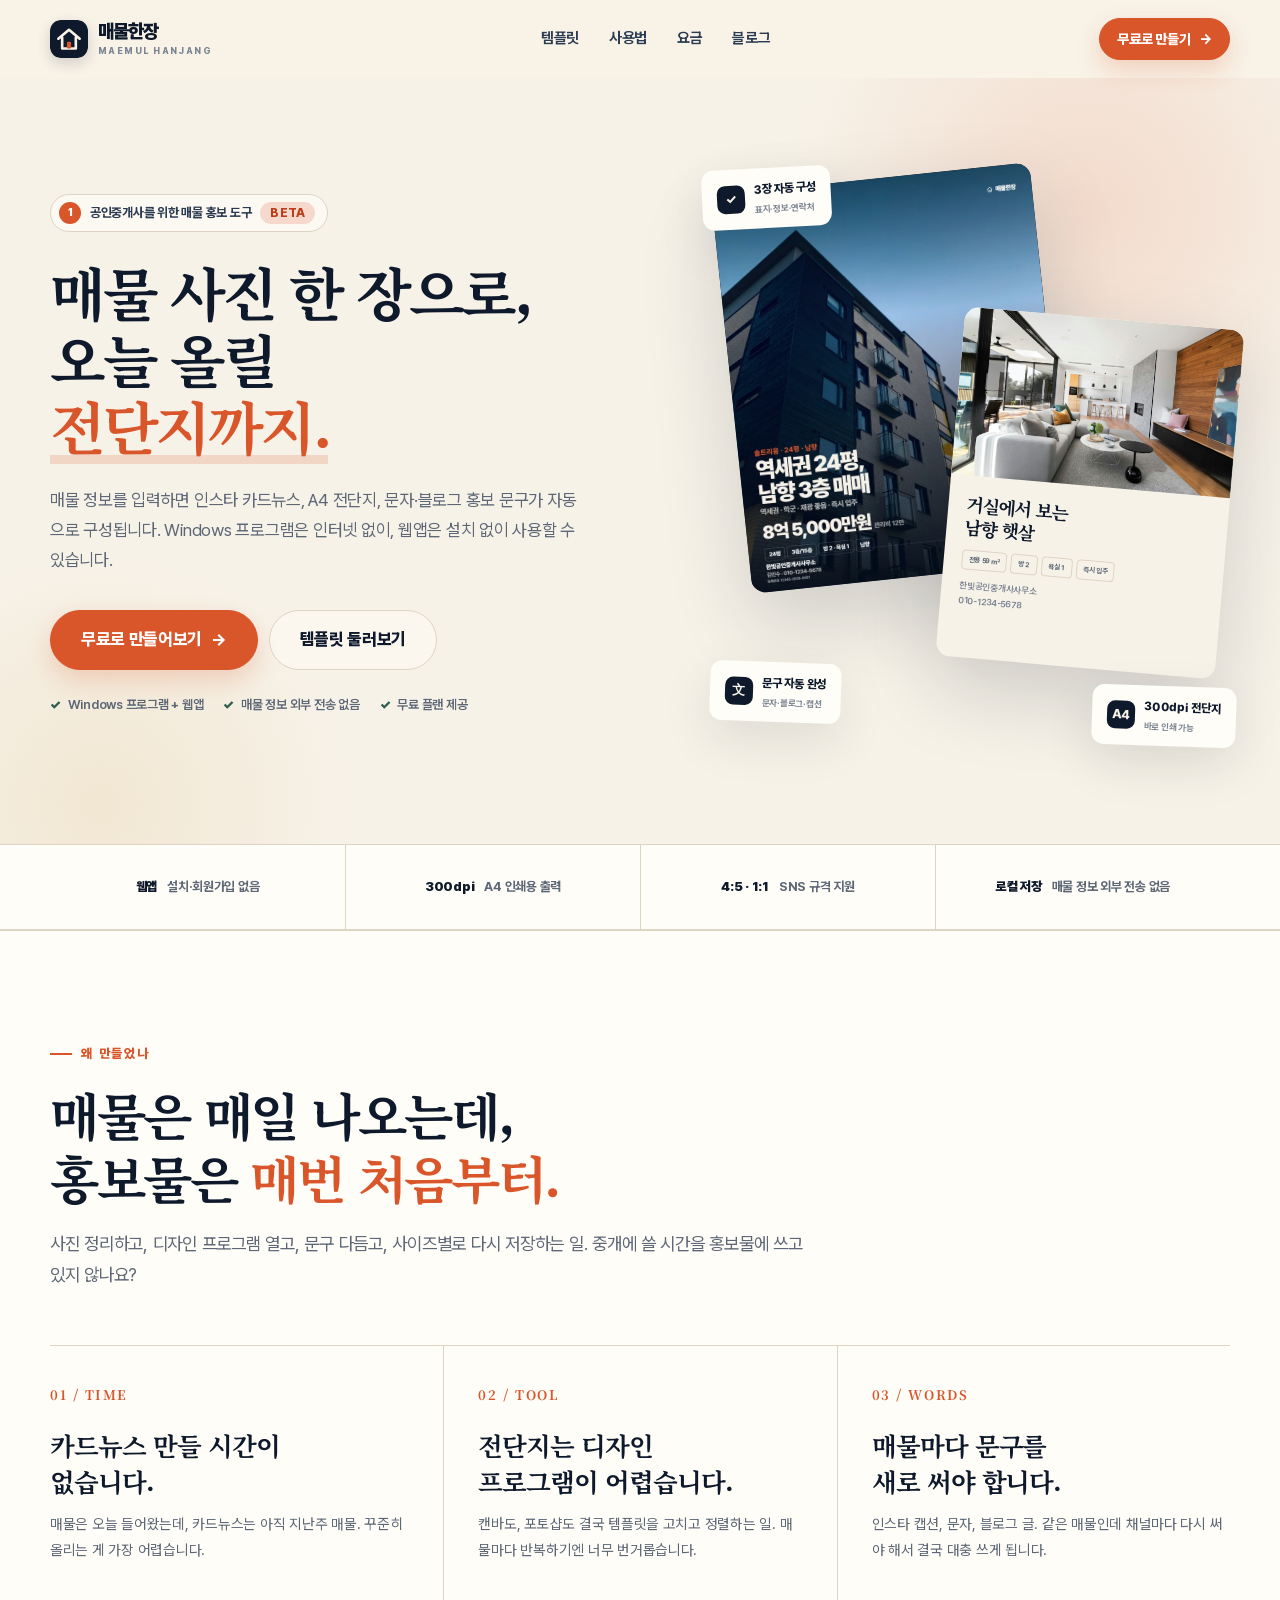
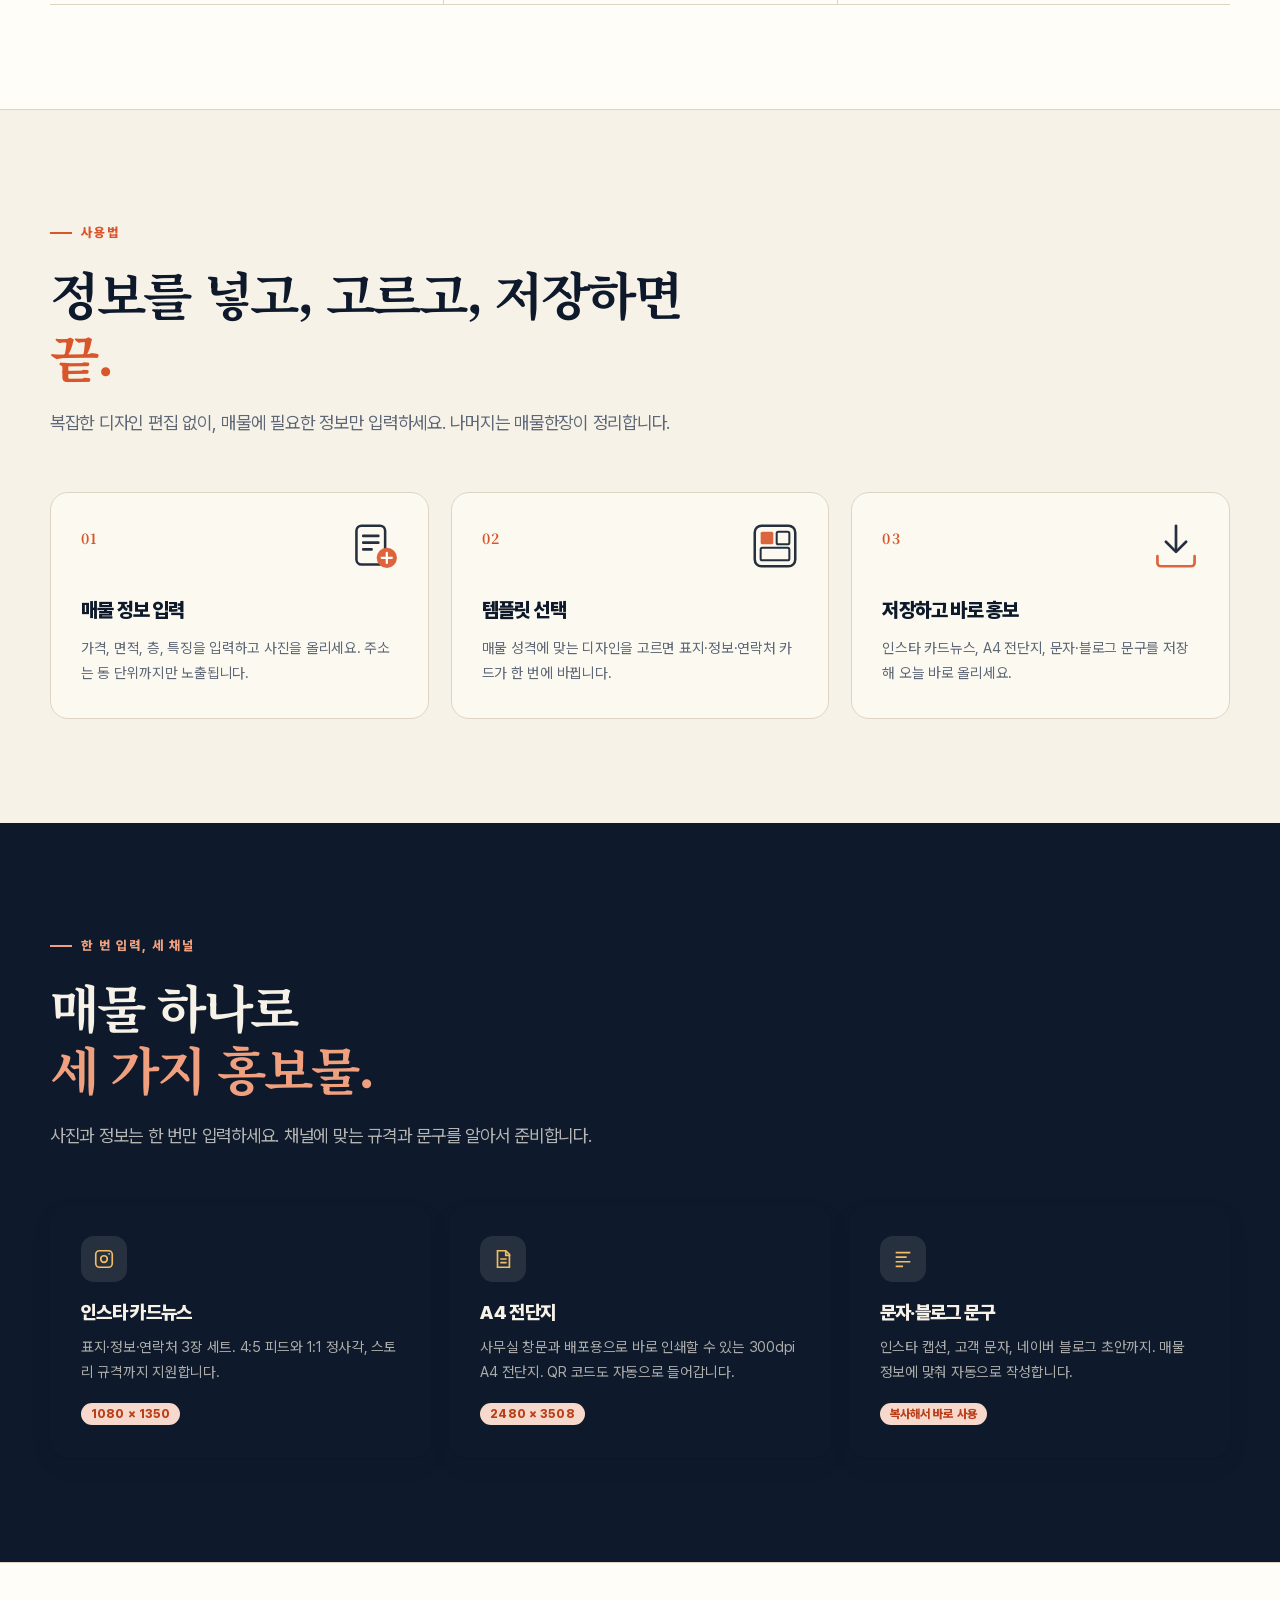
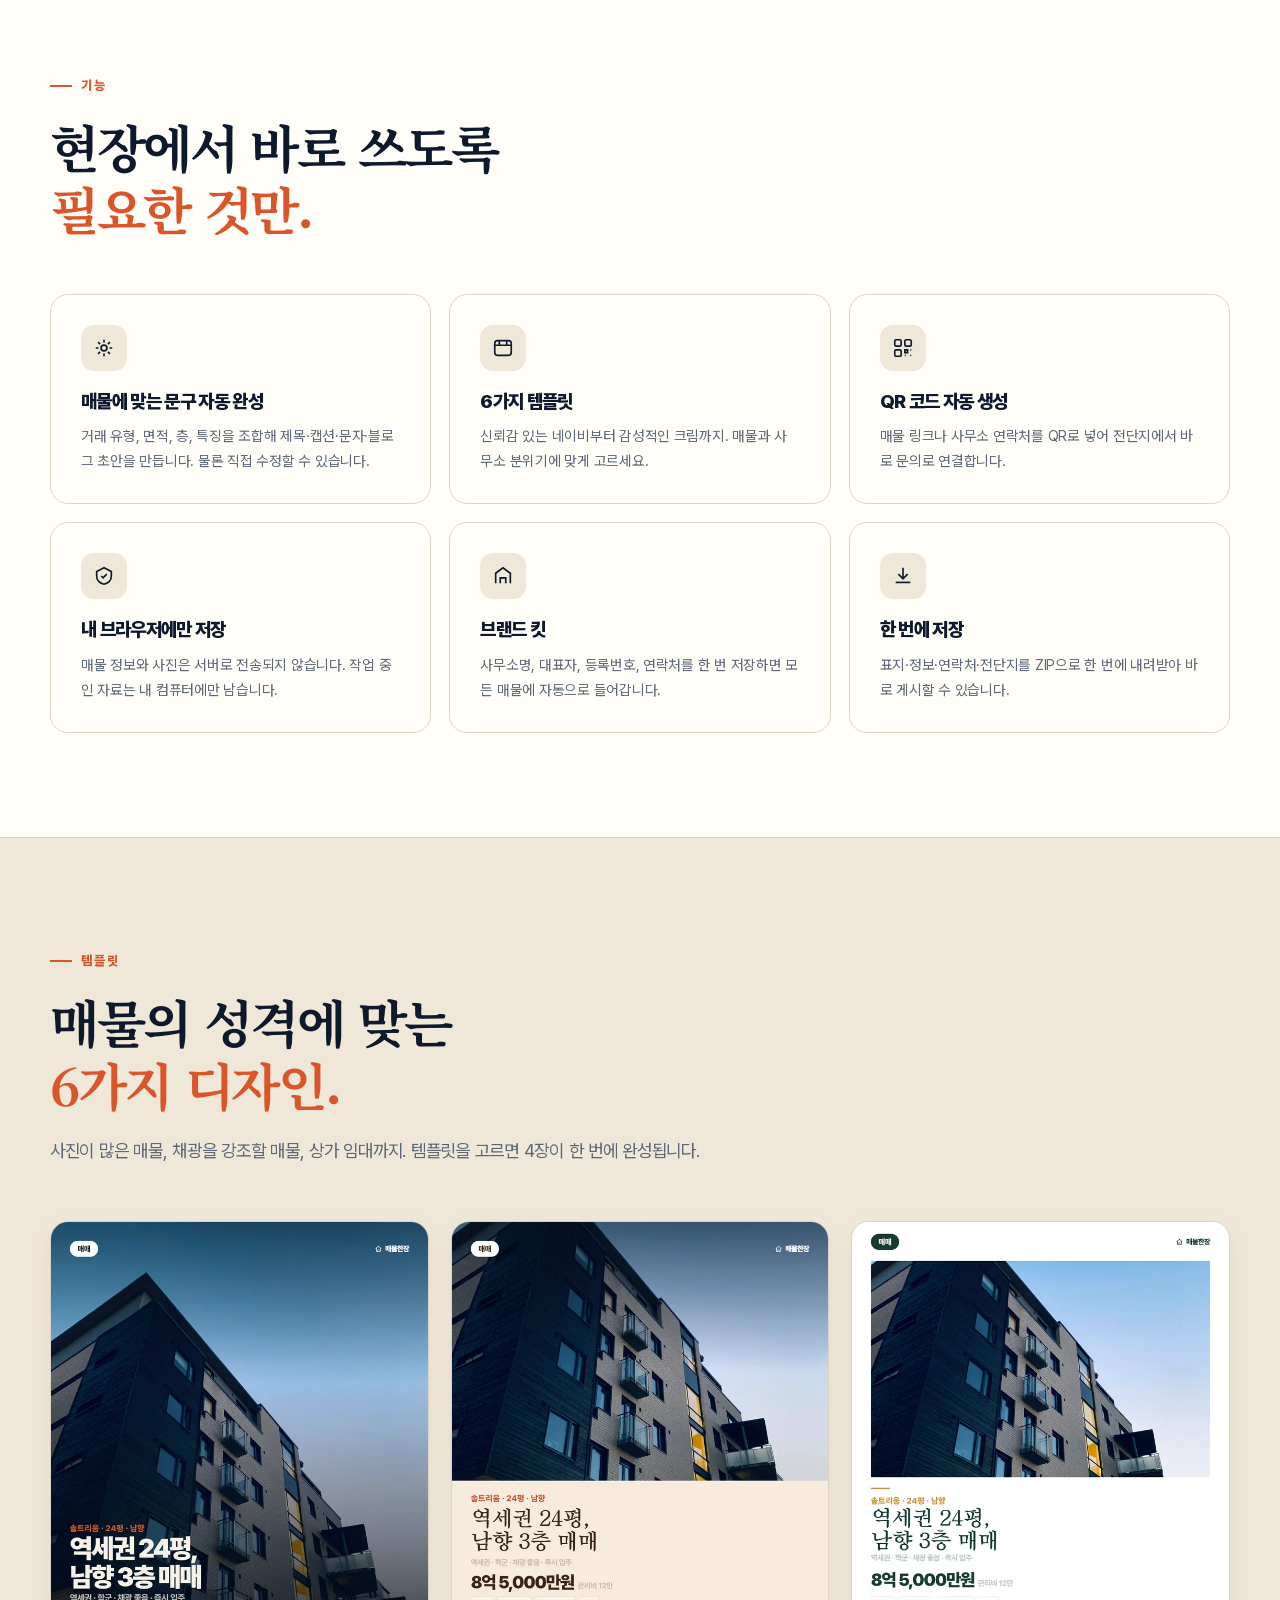
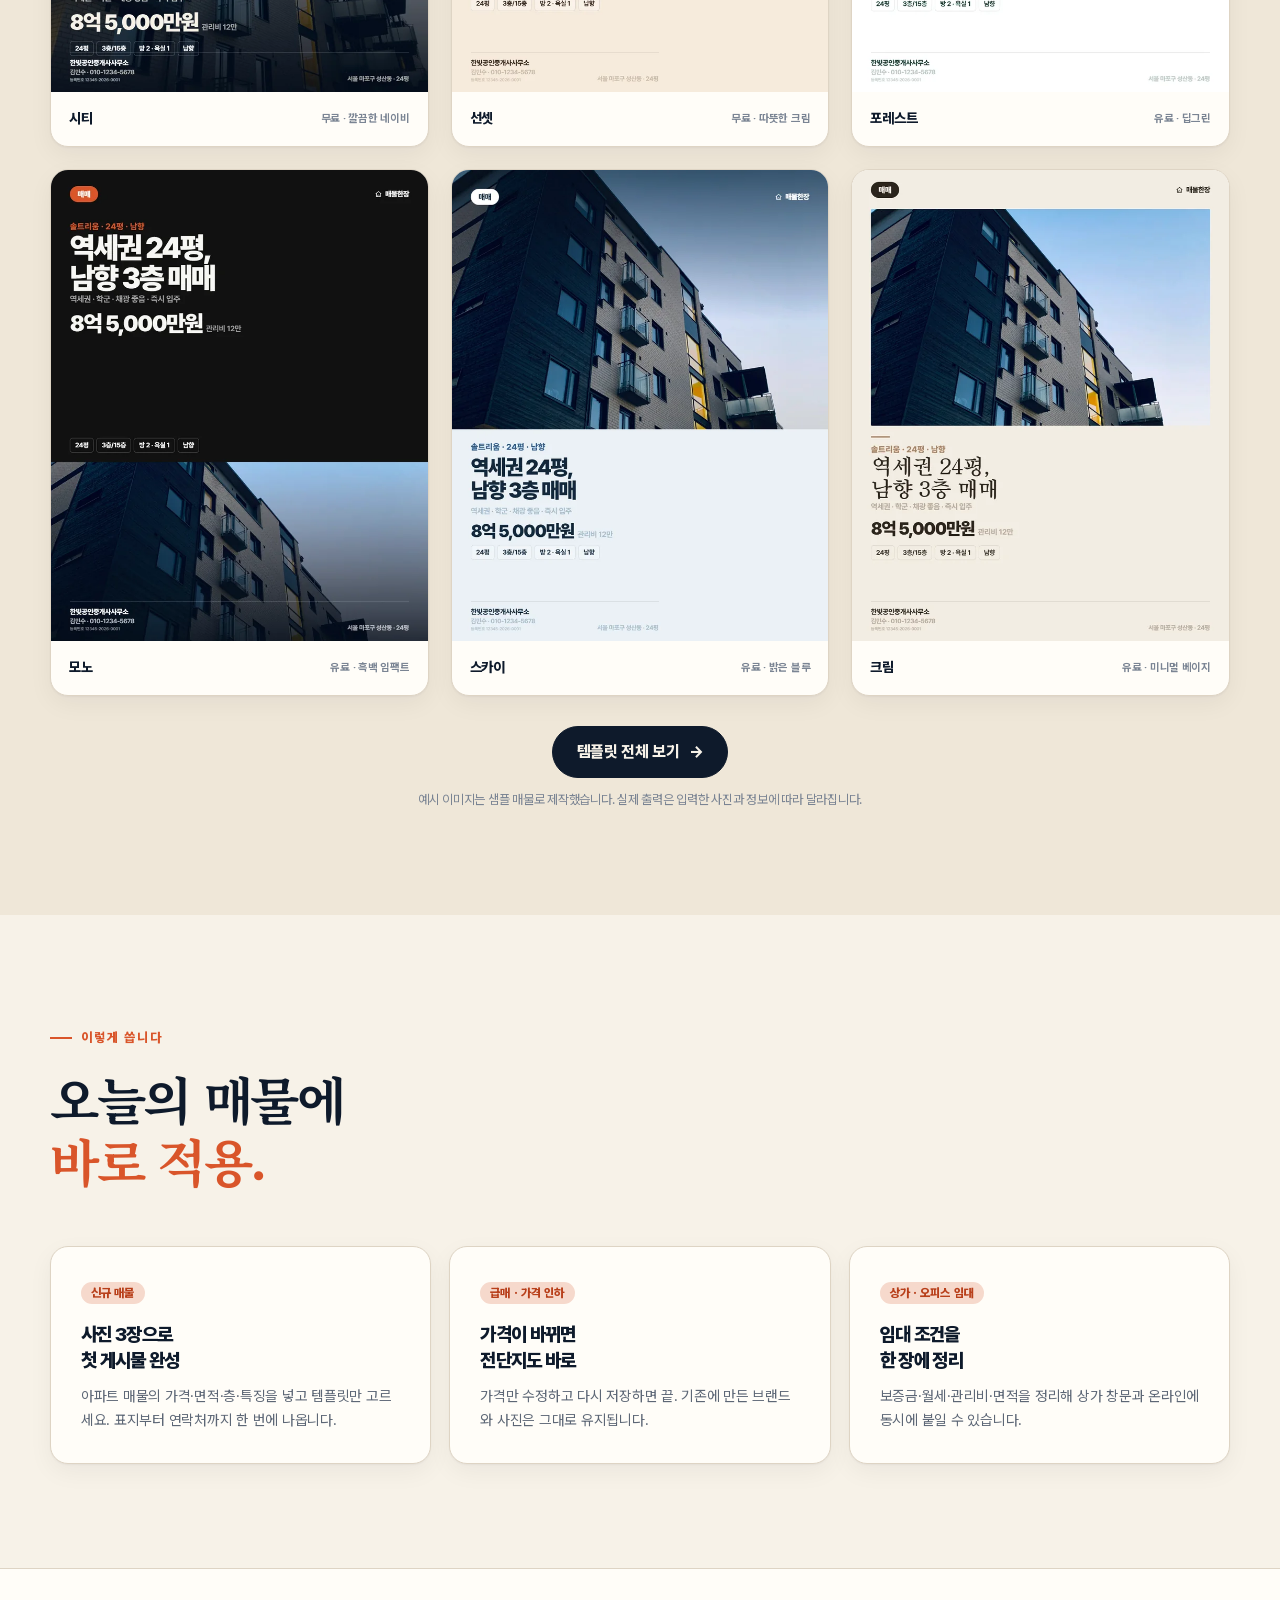
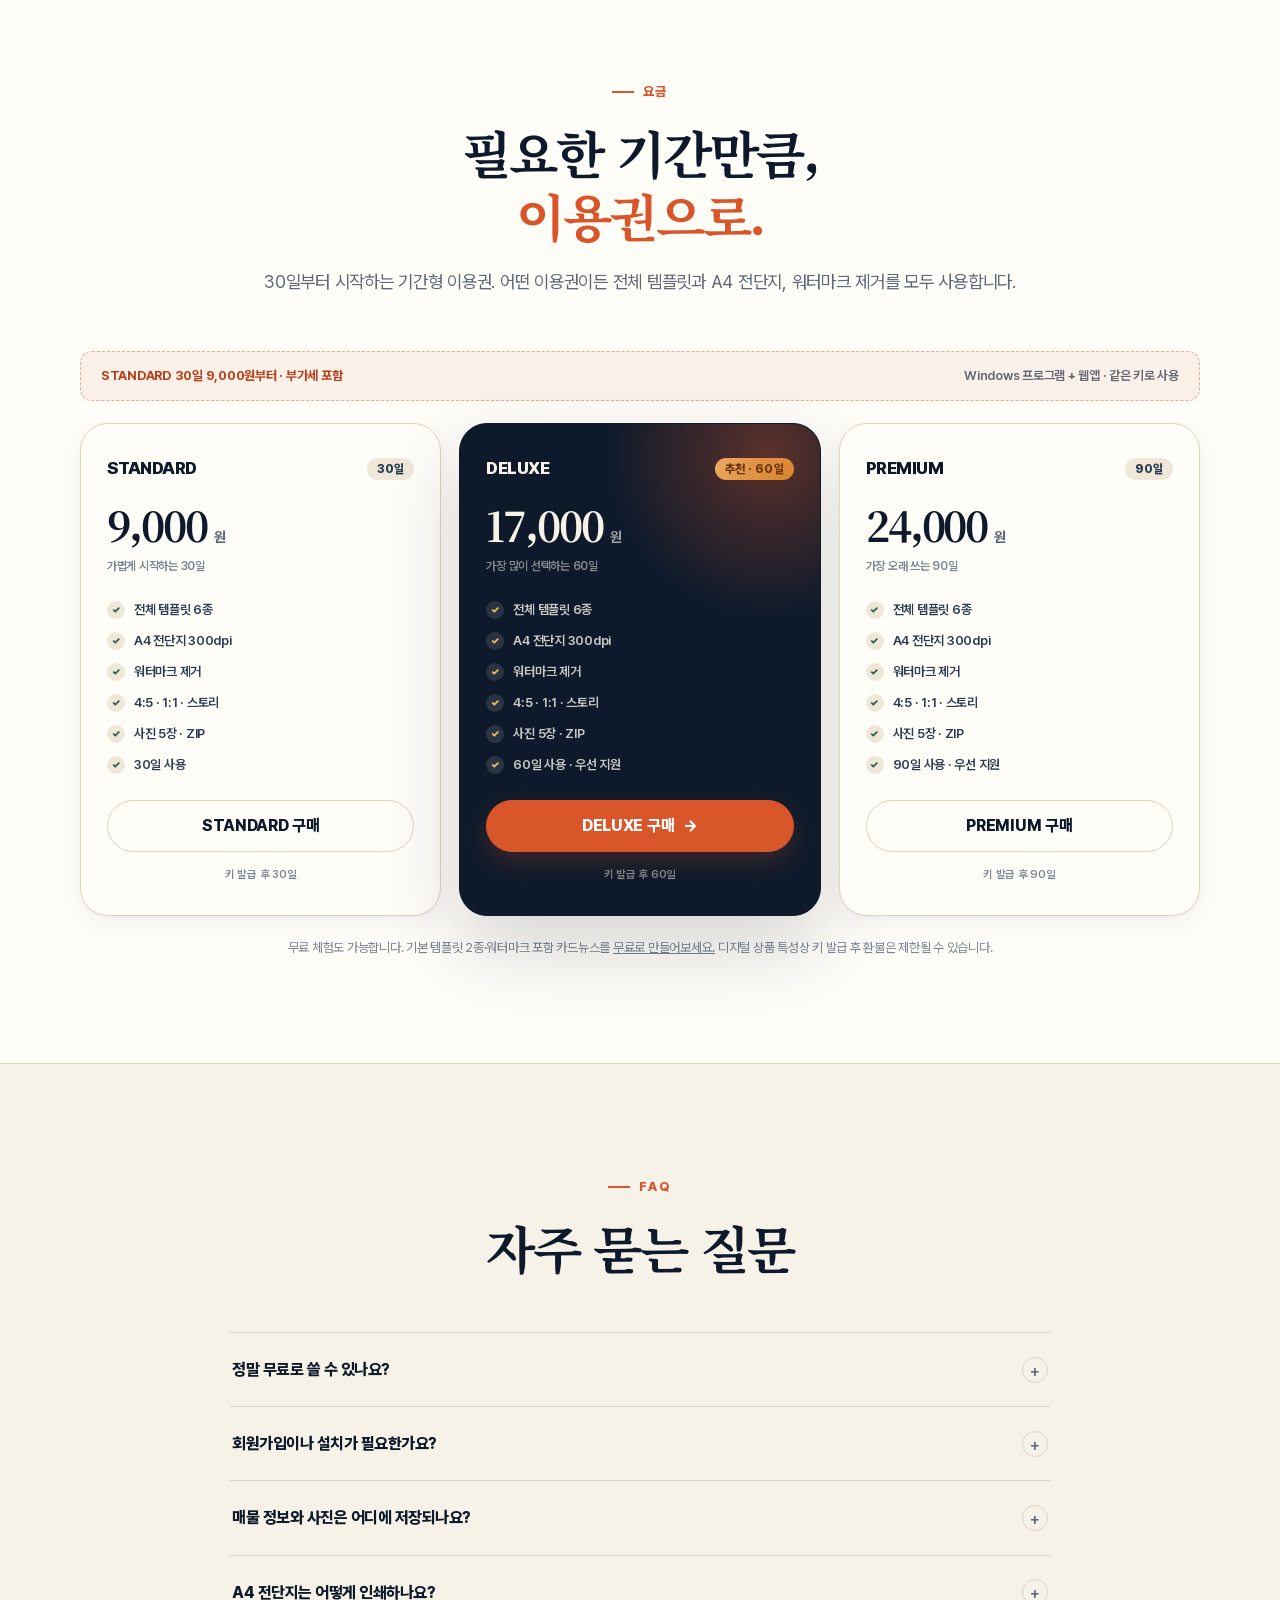
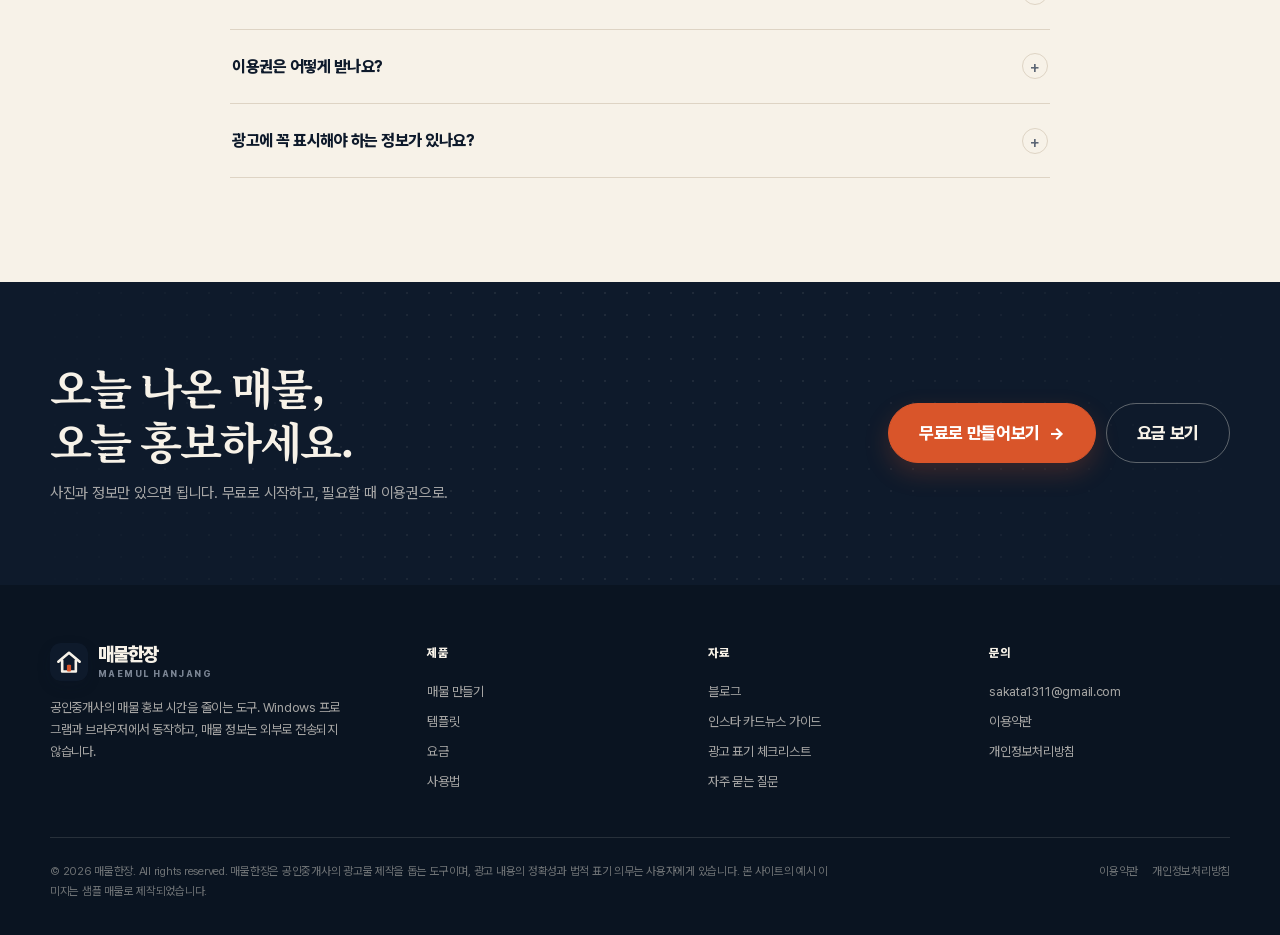
==== commit f42fd720: "Polish program-focused copy and regenerate marketing images" ====
--- a/index.html
+++ b/index.html
@@ -3,8 +3,8 @@
 <head>
   <meta charset="utf-8">
   <meta name="viewport" content="width=device-width, initial-scale=1">
-  <title>매물한장 | 공인중개사 매물 전단지·카드뉴스 1분 완성</title>
-  <meta name="description" content="매물 사진과 정보만 넣으면 인스타 카드뉴스, A4 전단지, 문자·블로그 홍보 문구가 1분 만에 완성됩니다. 설치·회원가입 없이 브라우저에서 무료로 시작하세요.">
+  <title>매물한장 | 공인중개사 매물 전단지·카드뉴스 프로그램</title>
+  <meta name="description" content="매물 사진과 정보만 넣으면 인스타 카드뉴스, A4 전단지, 문자·블로그 홍보 문구를 만들 수 있습니다. Windows 프로그램은 인터넷 없이, 웹앱은 설치 없이 사용하세요.">
   <meta name="keywords" content="부동산 전단지, 매물 전단지, 부동산 카드뉴스, 공인중개사 마케팅, 매물 홍보 문구, 아파트 전단지 양식">
   <meta name="robots" content="index,follow">
   <link rel="canonical" href="https://sakata1311-jpg.github.io/maemulhanjang/">
@@ -12,12 +12,12 @@
   <meta property="og:locale" content="ko_KR">
   <meta property="og:site_name" content="매물한장">
   <meta property="og:title" content="매물한장 | 매물 사진 한 장으로, 오늘 올릴 전단지까지">
-  <meta property="og:description" content="인스타 카드뉴스, A4 전단지, 홍보 문구를 1분 만에. 공인중개사를 위한 매물 홍보 도구.">
+  <meta property="og:description" content="인스타 카드뉴스, A4 전단지, 홍보 문구를 한 번에. 공인중개사를 위한 매물 홍보 프로그램.">
   <meta property="og:url" content="https://sakata1311-jpg.github.io/maemulhanjang/">
   <meta property="og:image" content="https://sakata1311-jpg.github.io/maemulhanjang/assets/img/og.png">
   <meta name="twitter:card" content="summary_large_image">
   <meta name="twitter:title" content="매물한장 | 매물 사진 한 장으로, 오늘 올릴 전단지까지">
-  <meta name="twitter:description" content="인스타 카드뉴스, A4 전단지, 홍보 문구를 1분 만에.">
+  <meta name="twitter:description" content="인스타 카드뉴스, A4 전단지, 홍보 문구를 한 번에.">
   <meta name="twitter:image" content="https://sakata1311-jpg.github.io/maemulhanjang/assets/img/og.png">
   <meta name="theme-color" content="#0e1a2b">
   <link rel="icon" href="assets/img/favicon.svg" type="image/svg+xml">
@@ -82,13 +82,13 @@
         <div class="hero-copy">
           <div class="hero-badge"><span class="dot">1</span> 공인중개사를 위한 매물 홍보 도구 <span class="badge badge--accent">BETA</span></div>
           <h1>매물 사진 한 장으로,<br>오늘 올릴<br><em>전단지까지.</em></h1>
-          <p class="lead">매물 정보를 입력하면 인스타 카드뉴스, A4 전단지, 문자·블로그 홍보 문구가 1분 만에 완성됩니다. 설치도, 회원가입도 필요 없습니다.</p>
+          <p class="lead">매물 정보를 입력하면 인스타 카드뉴스, A4 전단지, 문자·블로그 홍보 문구가 자동으로 구성됩니다. Windows 프로그램은 인터넷 없이, 웹앱은 설치 없이 사용할 수 있습니다.</p>
           <div class="hero-actions">
             <a class="btn btn-primary btn-lg" href="app.html" data-track="cta_hero_primary" data-track-location="hero">무료로 만들어보기 <span class="arrow">→</span></a>
             <a class="btn btn-ghost btn-lg" href="templates.html" data-track="cta_template" data-track-location="hero">템플릿 둘러보기</a>
           </div>
           <ul class="hero-points">
-            <li>브라우저에서만 동작</li>
+            <li>Windows 프로그램 + 웹앱</li>
             <li>매물 정보 외부 전송 없음</li>
             <li>무료 플랜 제공</li>
           </ul>
@@ -109,7 +109,7 @@
               </div>
             </div>
           </div>
-          <div class="hero-sticker hero-sticker--one"><span class="ico">✓</span><span>1분 완성<small>정보 입력부터 저장까지</small></span></div>
+          <div class="hero-sticker hero-sticker--one"><span class="ico">✓</span><span>3장 자동 구성<small>표지·정보·연락처</small></span></div>
           <div class="hero-sticker hero-sticker--two"><span class="ico">A4</span><span>300dpi 전단지<small>바로 인쇄 가능</small></span></div>
           <div class="hero-sticker hero-sticker--three"><span class="ico">文</span><span>문구 자동 완성<small>문자·블로그·캡션</small></span></div>
         </div>
@@ -119,7 +119,7 @@
     <!-- Trust strip -->
     <div class="trust">
       <div class="wrap trust-inner">
-        <div class="trust-item"><b>0초</b> 설치·회원가입</div>
+        <div class="trust-item"><b>웹앱</b> 설치·회원가입 없음</div>
         <div class="trust-item"><b>300dpi</b> A4 인쇄용 출력</div>
         <div class="trust-item"><b>4:5 · 1:1</b> SNS 규격 지원</div>
         <div class="trust-item"><b>로컬 저장</b> 매물 정보 외부 전송 없음</div>
@@ -324,7 +324,7 @@
         <div class="grid grid-3 reveal">
           <article class="card">
             <span class="badge badge--accent">신규 매물</span>
-            <h3 style="margin-top:16px">사진 3장, 3분이면<br>첫 게시물 완성</h3>
+            <h3 style="margin-top:16px">사진 3장으로<br>첫 게시물 완성</h3>
             <p>아파트 매물의 가격·면적·층·특징을 넣고 템플릿만 고르세요. 표지부터 연락처까지 한 번에 나옵니다.</p>
           </article>
           <article class="card">
@@ -467,7 +467,7 @@
             <img class="brand-mark" src="assets/img/logo-mark.svg" alt="" width="38" height="38">
             <span class="brand-word"><strong style="color:var(--paper)">매물한장</strong><span>MAEMUL HANJANG</span></span>
           </a>
-          <p>공인중개사의 매물 홍보를 1분으로 줄이는 도구. 브라우저에서만 동작하고, 매물 정보는 외부로 전송되지 않습니다.</p>
+          <p>공인중개사의 매물 홍보 시간을 줄이는 도구. Windows 프로그램과 브라우저에서 동작하고, 매물 정보는 외부로 전송되지 않습니다.</p>
         </div>
         <div class="footer-col">
           <h4>제품</h4>
